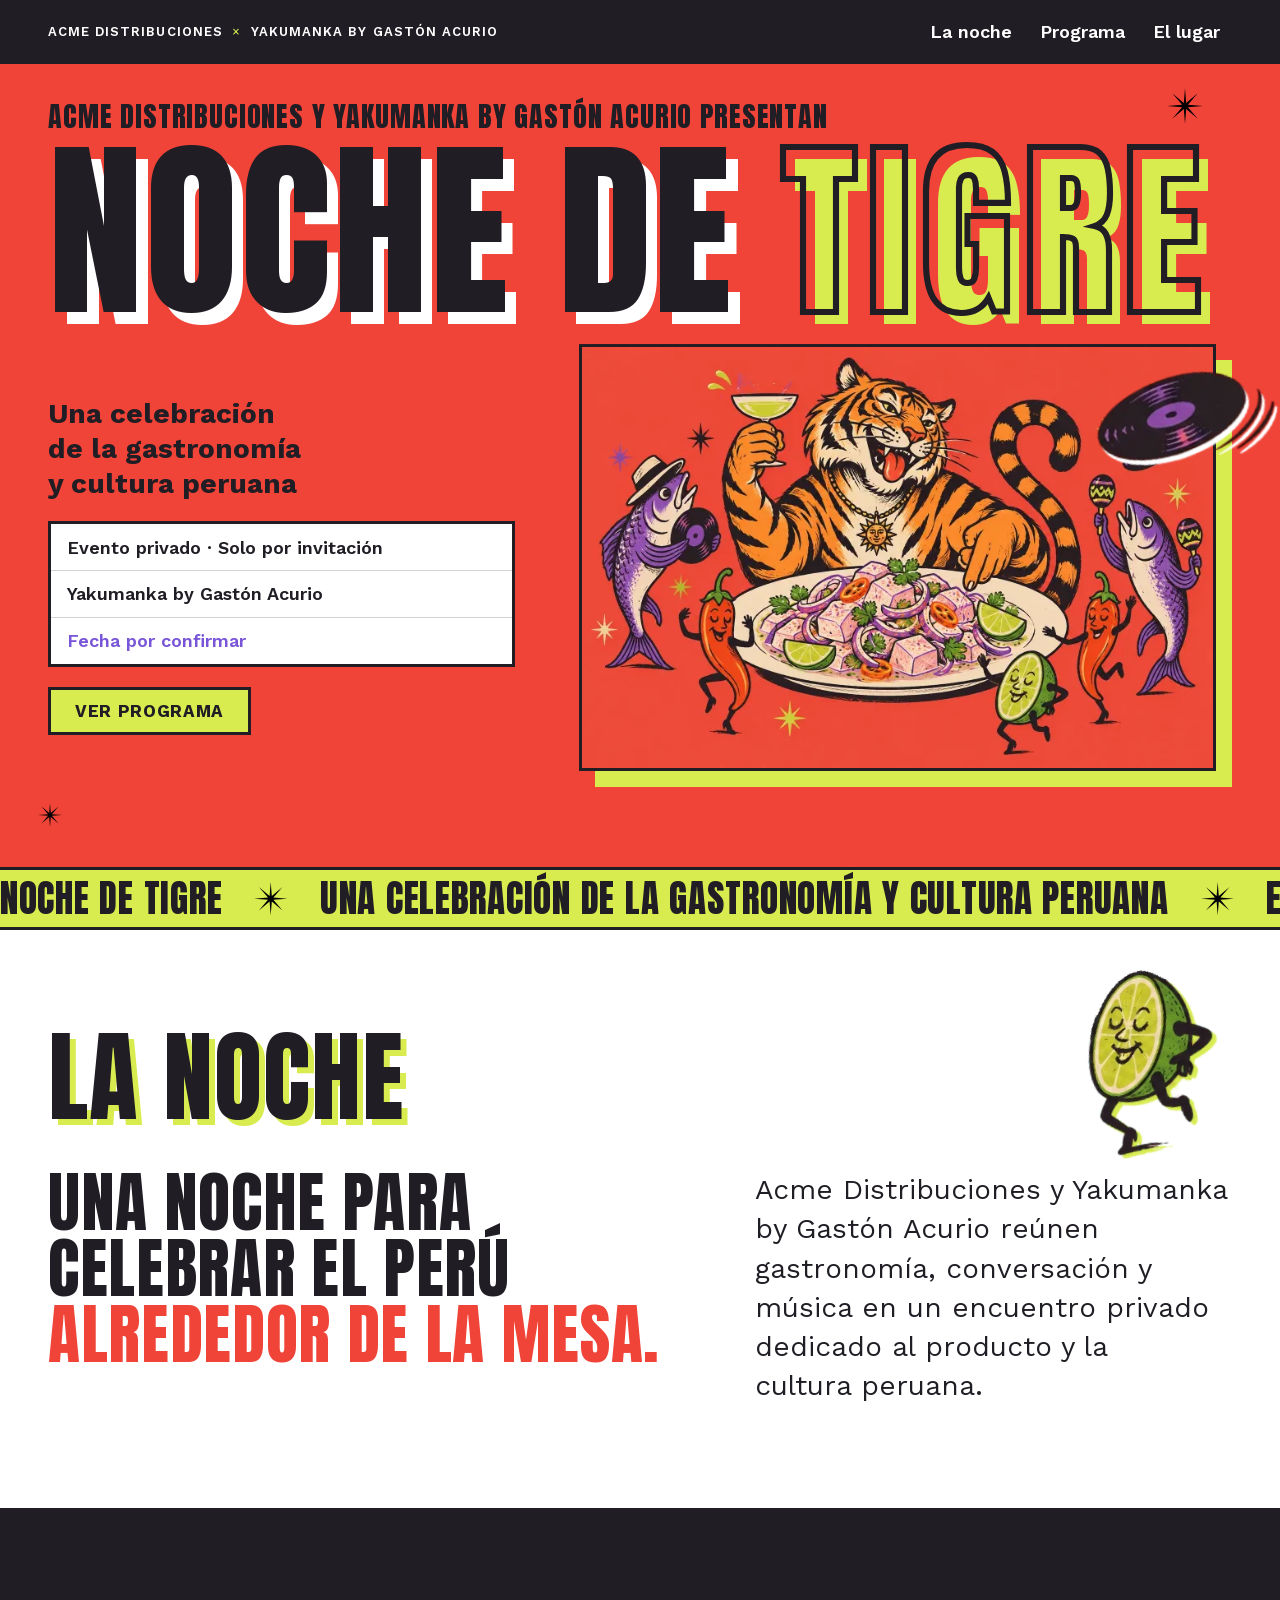
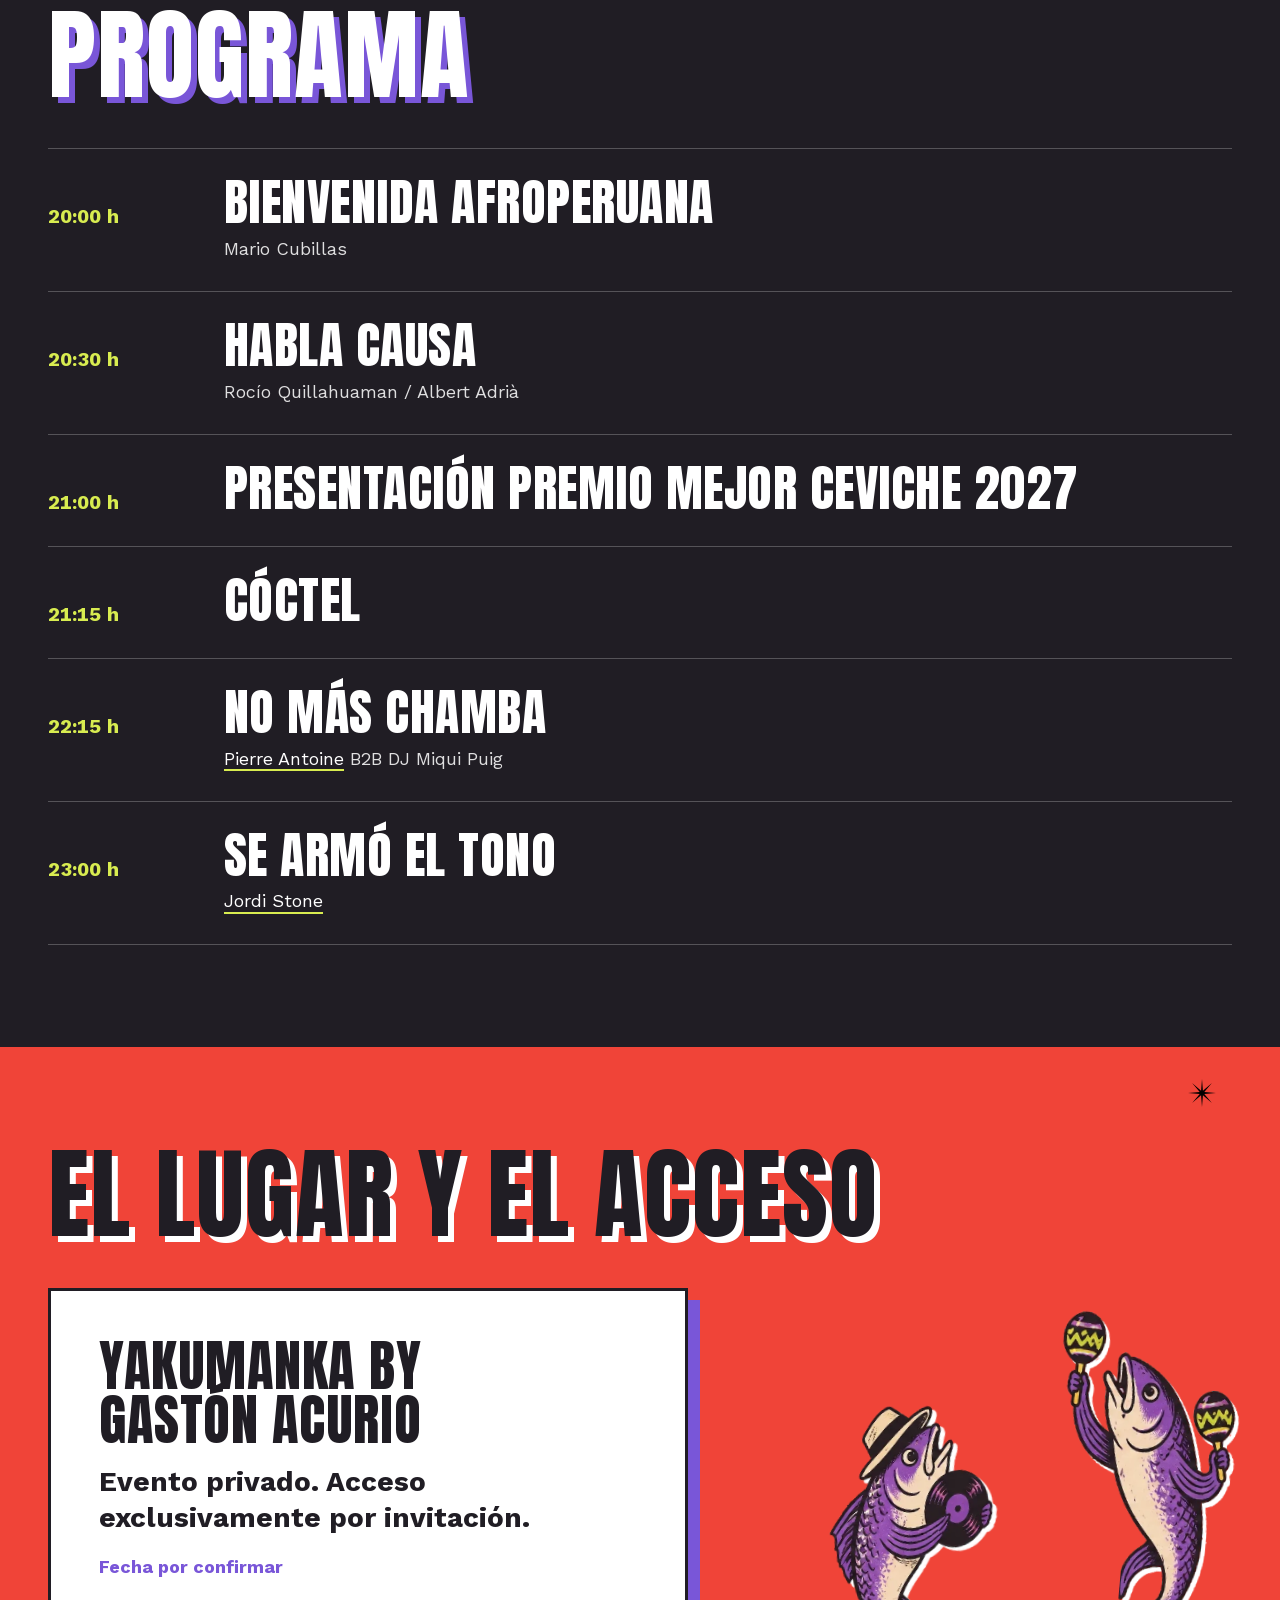
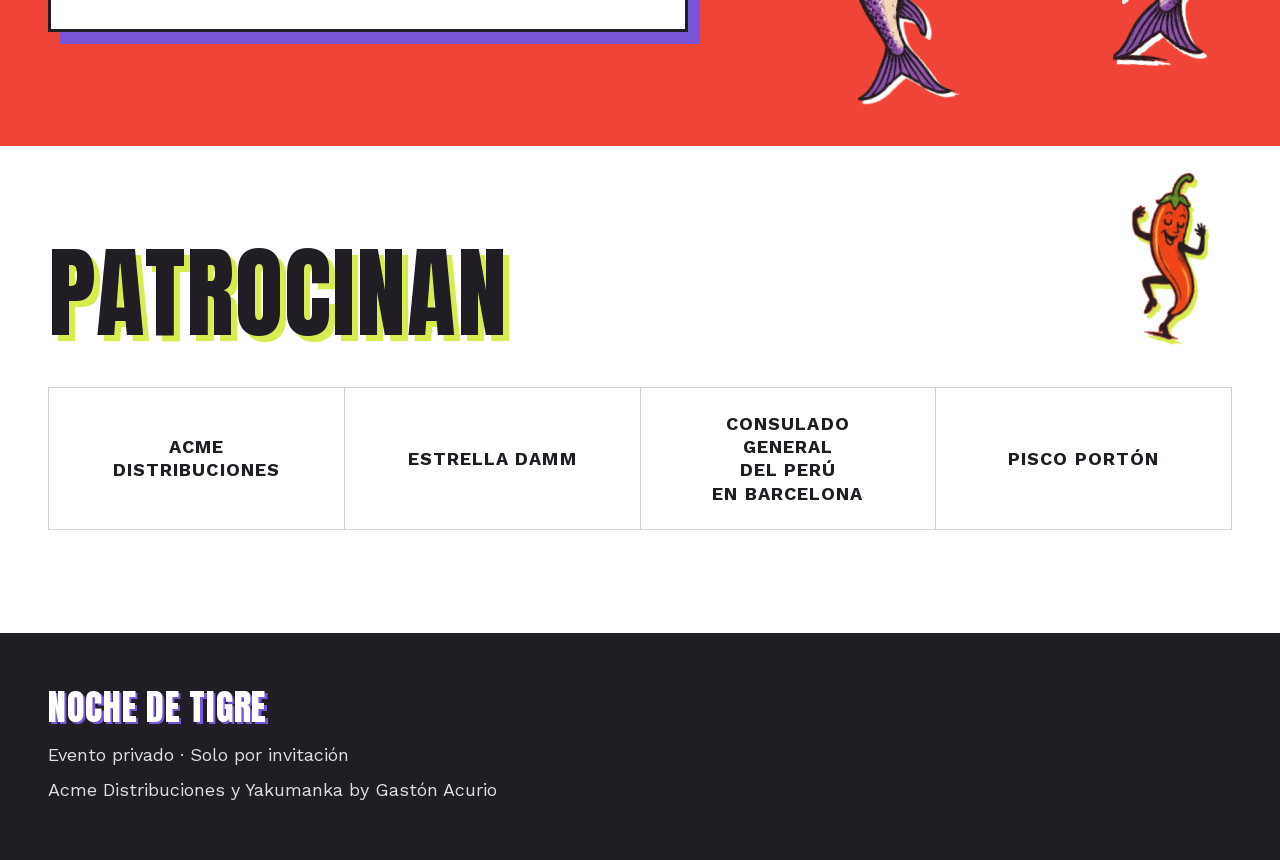
==== index.html @ bff22d1b "Publica la landing Noche de Tigre Co-Authored-By: Claude Opus 5.5 <noreply@anthropic.com>" ====
<!DOCTYPE html>
<html lang="es">
<head>
  <meta charset="utf-8">
  <meta name="viewport" content="width=device-width, initial-scale=1">
  <title>Noche de Tigre · Acme Distribuciones y Yakumanka by Gastón Acurio</title>
  <meta name="description" content="Noche de Tigre: una celebración de la gastronomía y cultura peruana. Evento privado, solo por invitación, en Yakumanka by Gastón Acurio.">
  <meta name="theme-color" content="#F04438">
  <!-- Evento privado: la página no se indexa en buscadores. Quita esta línea solo si quieres que aparezca en ellos -->
  <meta name="robots" content="noindex, nofollow">

  <meta property="og:type" content="website">
  <meta property="og:locale" content="es_ES">
  <meta property="og:title" content="Noche de Tigre">
  <meta property="og:description" content="Una celebración de la gastronomía y cultura peruana. Evento privado · Solo por invitación.">
  <!-- PENDIENTE: sustituir por la URL absoluta (https://dominio/assets/img/noche-de-tigre-og.jpg) al publicar -->
  <meta property="og:image" content="assets/img/noche-de-tigre-og.jpg">
  <meta property="og:image:width" content="1200">
  <meta property="og:image:height" content="800">
  <meta name="twitter:card" content="summary_large_image">

  <link rel="icon" href="assets/favicon.svg" type="image/svg+xml">

  <link rel="preload" href="assets/fonts/anton-latin.woff2" as="font" type="font/woff2" crossorigin>
  <link rel="preload" href="assets/fonts/work-sans-latin.woff2" as="font" type="font/woff2" crossorigin>
  <link rel="preload" as="image"
        href="assets/img/noche-de-tigre-1024.webp"
        imagesrcset="assets/img/noche-de-tigre-768.webp 768w, assets/img/noche-de-tigre-1024.webp 1024w, assets/img/noche-de-tigre-1536.webp 1536w"
        imagesizes="(min-width: 64em) 56vw, (min-width: 48em) 52vw, 100vw">
  <link rel="stylesheet" href="assets/styles.css?v=9">
  <script>document.documentElement.classList.add('js');</script>

  <script>
    /* =====================================================================
       CAMPOS PENDIENTES · Rellena cada valor cuando esté confirmado.
       Mientras un campo esté vacío, la página muestra el estado "por confirmar"
       o simplemente no muestra ese elemento. No hace falta tocar nada más.
       ===================================================================== */
    window.NOCHE_DE_TIGRE = {
      fecha: "",            // Ej.: "Jueves 12 de marzo · 20:30 h". Vacío = "Fecha por confirmar"
      direccion: "",        // Ej.: "Passeig de Gràcia 00, Barcelona". Vacío = no se muestra
      mapaUrl: "",          // Ej.: "https://maps.app.goo.gl/…". Vacío = no se muestra "Cómo llegar"
      confirmacionUrl: "",  // Ej.: "https://…". Vacío = "Ver programa" sigue siendo la única llamada principal

      // Instagram: usuario (con o sin @) o URL completa. Vacío = el nombre se muestra como texto sin enlace.
      instagram: {
        "yakumanka": "",           // Botón "Yakumanka en Instagram" en la sección El lugar
        "mario-cubillas": "",
        "rocio-quillahuaman": "",
        "albert-adria": "",
        "pierre-antoine": "talesofpierre",
        "miqui-puig": "",
        "jordi-stone": "jordistone__"
      }
    };
  </script>
</head>
<body>
  <a class="saltar" href="#contenido">Saltar al contenido</a>

  <!-- Motivo de destello: eco de las estrellas de la ilustración -->
  <svg width="0" height="0" style="position:absolute" aria-hidden="true" focusable="false">
    <symbol id="destello" viewBox="0 0 24 24">
      <path d="M12 0 L12.8 10.06 L20.49 3.51 L13.94 11.2 L24 12 L13.94 12.8 L20.49 20.49 L12.8 13.94 L12 24 L11.2 13.94 L3.51 20.49 L10.06 12.8 L0 12 L10.06 11.2 L3.51 3.51 L11.2 10.06 Z"/>
    </symbol>
  </svg>

  <header class="cabecera">
    <div class="contenedor cabecera__inner">
      <p class="cabecera__org">
        <span>Acme Distribuciones</span>
        <span class="cabecera__x" aria-hidden="true">×</span><span class="visualmente-oculto"> y </span>
        <span>Yakumanka<span class="cabecera__apellido"> by Gastón Acurio</span></span>
      </p>
      <nav class="nav" aria-label="Secciones">
        <ul>
          <li><a href="#la-noche">La noche</a></li>
          <li><a href="#programa">Programa</a></li>
          <li><a href="#el-lugar">El lugar</a></li>
        </ul>
      </nav>
    </div>
  </header>

  <main id="contenido">

    <!-- 1 · PRIMERA PANTALLA -->
    <section class="hero" aria-labelledby="titulo">
      <svg class="destello destello--1" aria-hidden="true" focusable="false"><use href="#destello"/></svg>
      <svg class="destello destello--2" aria-hidden="true" focusable="false"><use href="#destello"/></svg>
      <svg class="destello destello--5" aria-hidden="true" focusable="false"><use href="#destello"/></svg>
      <svg class="destello destello--6" aria-hidden="true" focusable="false"><use href="#destello"/></svg>

      <div class="contenedor hero__inner">
        <p class="hero__presentan">Acme Distribuciones y Yakumanka by Gastón Acurio presentan</p>

        <h1 id="titulo" class="hero__titulo"><span class="hero__l1" data-text="Noche de">Noche de</span> <span class="hero__l2" data-text="Tigre">Tigre</span></h1>

        <div class="hero__texto">
          <p class="hero__sub">Una celebración de la gastronomía y cultura peruana</p>

          <ul class="hero__datos" aria-label="Datos del evento">
            <li>Evento privado · Solo por invitación</li>
            <li>Yakumanka by Gastón Acurio</li>
            <li class="pendiente" data-campo="fecha">Fecha por confirmar</li>
          </ul>

          <div class="hero__acciones">
            <a class="btn btn--principal btn--programa" href="#programa">Ver programa</a>
            <a class="btn btn--principal" data-campo="confirmacion" href="#" hidden>Confirmar asistencia</a>
          </div>
        </div>

        <div class="hero__visual">
          <!-- ILUSTRACIÓN PRINCIPAL · para sustituirla, cambia los tres archivos de assets/img/ (768, 1024 y 1536 px de ancho, proporción 3:2) -->
          <figure class="hero__figura">
            <img src="assets/img/noche-de-tigre-1024.webp"
                 srcset="assets/img/noche-de-tigre-768.webp 768w, assets/img/noche-de-tigre-1024.webp 1024w, assets/img/noche-de-tigre-1536.webp 1536w"
                 sizes="(min-width: 64em) 56vw, (min-width: 48em) 52vw, 100vw"
                 width="1536" height="1024"
                 alt="Tigre ilustrado brindando junto a un plato de ceviche, rodeado de cítricos, ajíes y motivos musicales"
                 fetchpriority="high" decoding="async">
          </figure>
          <!-- Personaje que se escapa del marco (recorte de la propia ilustración, decorativo) -->
          <span class="flotante flotante--vinilo" aria-hidden="true"><img src="assets/img/personajes/vinilo.webp" alt="" width="163" height="102" decoding="async"></span>
        </div>
      </div>
    </section>

    <!-- Cinta cinética (decorativa: repite textos de la primera pantalla) -->
    <div class="cinta" aria-hidden="true">
      <div class="cinta__pista">
        <span class="cinta__grupo">
          <span>Noche de Tigre</span><svg class="cinta__sep" aria-hidden="true" focusable="false"><use href="#destello"/></svg>
          <span>Una celebración de la gastronomía y cultura peruana</span><svg class="cinta__sep" aria-hidden="true" focusable="false"><use href="#destello"/></svg>
          <span>Evento privado · Solo por invitación</span><svg class="cinta__sep" aria-hidden="true" focusable="false"><use href="#destello"/></svg>
          <span>Yakumanka by Gastón Acurio</span><svg class="cinta__sep" aria-hidden="true" focusable="false"><use href="#destello"/></svg>
        </span>
        <span class="cinta__grupo">
          <span>Noche de Tigre</span><svg class="cinta__sep" aria-hidden="true" focusable="false"><use href="#destello"/></svg>
          <span>Una celebración de la gastronomía y cultura peruana</span><svg class="cinta__sep" aria-hidden="true" focusable="false"><use href="#destello"/></svg>
          <span>Evento privado · Solo por invitación</span><svg class="cinta__sep" aria-hidden="true" focusable="false"><use href="#destello"/></svg>
          <span>Yakumanka by Gastón Acurio</span><svg class="cinta__sep" aria-hidden="true" focusable="false"><use href="#destello"/></svg>
        </span>
      </div>
    </div>

    <!-- 2 · LA NOCHE -->
    <section id="la-noche" class="seccion seccion--blanca" aria-labelledby="t-la-noche">
      <span class="flotante flotante--lima" data-revelar="flotante" aria-hidden="true"><img src="assets/img/personajes/lima.webp" alt="" width="181" height="255" loading="lazy" decoding="async"></span>
      <div class="contenedor">
        <h2 id="t-la-noche" class="seccion__titulo" data-revelar="titulo">La noche</h2>
        <div class="noche">
          <p class="noche__destacado" data-revelar="bloque">Una noche para celebrar el Perú <span class="noche__acento">alrededor de la mesa.</span></p>
          <p class="noche__texto" data-revelar="bloque">Acme Distribuciones y Yakumanka by Gastón Acurio reúnen gastronomía, conversación y música en un encuentro privado dedicado al producto y la cultura peruana.</p>
        </div>
      </div>
    </section>

    <!-- 3 · PROGRAMA -->
    <section id="programa" class="seccion seccion--tinta" aria-labelledby="t-programa">
      <div class="contenedor">
        <h2 id="t-programa" class="seccion__titulo" data-revelar="titulo">Programa</h2>
        <ol class="programa" data-revelar="filas">
          <li class="programa__fila" style="--i:0">
            <time class="programa__hora" datetime="20:00">20:00 h</time>
            <div class="programa__cuerpo">
              <h3 class="programa__nombre">Bienvenida Afroperuana</h3>
              <p class="programa__quien"><span class="perfil" data-instagram="mario-cubillas">Mario Cubillas</span></p>
            </div>
          </li>
          <li class="programa__fila" style="--i:1">
            <time class="programa__hora" datetime="20:30">20:30 h</time>
            <div class="programa__cuerpo">
              <h3 class="programa__nombre">Habla causa</h3>
              <p class="programa__quien"><span class="perfil" data-instagram="rocio-quillahuaman">Rocío Quillahuaman</span> / <span class="perfil" data-instagram="albert-adria">Albert Adrià</span></p>
            </div>
          </li>
          <li class="programa__fila" style="--i:2">
            <time class="programa__hora" datetime="21:00">21:00 h</time>
            <div class="programa__cuerpo">
              <h3 class="programa__nombre">Presentación Premio Mejor Ceviche 2027</h3>
            </div>
          </li>
          <li class="programa__fila" style="--i:3">
            <time class="programa__hora" datetime="21:15">21:15 h</time>
            <div class="programa__cuerpo">
              <h3 class="programa__nombre">Cóctel</h3>
            </div>
          </li>
          <li class="programa__fila" style="--i:4">
            <time class="programa__hora" datetime="22:15">22:15 h</time>
            <div class="programa__cuerpo">
              <h3 class="programa__nombre">No más chamba</h3>
              <p class="programa__quien"><span class="perfil" data-instagram="pierre-antoine">Pierre Antoine</span> B2B DJ <span class="perfil" data-instagram="miqui-puig">Miqui Puig</span></p>
            </div>
          </li>
          <li class="programa__fila" style="--i:5">
            <time class="programa__hora" datetime="23:00">23:00 h</time>
            <div class="programa__cuerpo">
              <h3 class="programa__nombre">Se armó el tono</h3>
              <p class="programa__quien"><span class="perfil" data-instagram="jordi-stone">Jordi Stone</span></p>
            </div>
          </li>
        </ol>
      </div>
    </section>

    <!-- 4 · EL LUGAR Y EL ACCESO -->
    <section id="el-lugar" class="seccion seccion--coral" aria-labelledby="t-el-lugar">
      <svg class="destello destello--4" aria-hidden="true" focusable="false"><use href="#destello"/></svg>
      <span class="flotante flotante--pez-izquierda" data-revelar="flotante" aria-hidden="true"><img src="assets/img/personajes/pez-izquierda.webp" alt="" width="299" height="527" loading="lazy" decoding="async"></span>
      <span class="flotante flotante--pez-derecha" data-revelar="flotante" aria-hidden="true"><img src="assets/img/personajes/pez-derecha.webp" alt="" width="280" height="541" loading="lazy" decoding="async"></span>
      <div class="contenedor">
        <h2 id="t-el-lugar" class="seccion__titulo" data-revelar="titulo">El lugar y el acceso</h2>
        <div class="lugar" data-revelar="sello">
          <p class="lugar__nombre">Yakumanka by Gastón Acurio</p>
          <p class="lugar__acceso">Evento privado. Acceso exclusivamente por invitación.</p>
          <p class="lugar__fecha pendiente" data-campo="fecha">Fecha por confirmar</p>
          <p class="lugar__direccion" data-campo="direccion" hidden></p>
          <div class="lugar__acciones">
            <a class="btn btn--secundario" data-campo="mapa" href="#" hidden>Cómo llegar</a>
            <a class="btn btn--secundario" data-instagram-boton="yakumanka" href="#" hidden>Yakumanka en Instagram</a>
            <a class="btn btn--principal" data-campo="confirmacion" href="#" hidden>Confirmar asistencia</a>
          </div>
        </div>
      </div>
    </section>

    <!-- 5 · PATROCINADORES -->
    <section id="patrocinan" class="seccion seccion--blanca" aria-labelledby="t-patrocinan">
      <span class="flotante flotante--aji" data-revelar="flotante" aria-hidden="true"><img src="assets/img/personajes/aji.webp" alt="" width="187" height="410" loading="lazy" decoding="async"></span>
      <div class="contenedor">
        <h2 id="t-patrocinan" class="seccion__titulo" data-revelar="titulo">Patrocinan</h2>
        <!-- LOGOTIPOS · cuando lleguen los archivos oficiales, sustituye cada <span> por:
             <img src="assets/patrocinadores/nombre.svg" alt="Nombre del patrocinador" width="200" height="60"> -->
        <ul class="patrocinadores" data-revelar="filas">
          <li class="patrocinador" style="--i:0"><span class="patrocinador__nombre">Acme Distribuciones</span></li>
          <li class="patrocinador" style="--i:1"><span class="patrocinador__nombre">Estrella Damm</span></li>
          <li class="patrocinador" style="--i:2"><span class="patrocinador__nombre">Consulado General del Perú en Barcelona</span></li>
          <li class="patrocinador" style="--i:3"><span class="patrocinador__nombre">Pisco Portón</span></li>
        </ul>
      </div>
    </section>

  </main>

  <footer class="pie">
    <div class="contenedor pie__inner">
      <p class="pie__marca">Noche de Tigre</p>
      <p class="pie__texto">Evento privado · Solo por invitación</p>
      <p class="pie__texto">Acme Distribuciones y Yakumanka by Gastón Acurio</p>
    </div>
  </footer>

  <script src="assets/main.js?v=9" defer></script>
</body>
</html>
---- assets/styles.css ----
/* =====================================================================
   NOCHE DE TIGRE · hoja de estilos
   Paleta: coral (superficie protagonista) · tinta (texto y zonas oscuras)
           blanco (superficies de lectura) · lima (acento) · violeta (detalle)
   Tipografía: Anton (display, cartel) + Work Sans (cuerpo, nombres, horarios)
   Lenguaje: capas de color "mal registradas" como en una serigrafía o risografía,
             sin degradados ni sombras difusas.
   ===================================================================== */

/* ---------- Fuentes autoalojadas (subconjunto latino: cubre todo el español) ---------- */
@font-face {
  font-family: "Anton";
  src: url("fonts/anton-latin.woff2") format("woff2");
  font-weight: 400;
  font-style: normal;
  font-display: swap;
  unicode-range: U+0000-00FF, U+0131, U+0152-0153, U+02BB-02BC, U+02C6, U+02DA, U+02DC, U+0304, U+0308, U+0329, U+2000-206F, U+20AC, U+2122, U+2191, U+2193, U+2212, U+2215, U+FEFF, U+FFFD;
}
@font-face {
  font-family: "Work Sans";
  src: url("fonts/work-sans-latin.woff2") format("woff2");
  font-weight: 400 700;
  font-style: normal;
  font-display: swap;
  unicode-range: U+0000-00FF, U+0131, U+0152-0153, U+02BB-02BC, U+02C6, U+02DA, U+02DC, U+0304, U+0308, U+0329, U+2000-206F, U+20AC, U+2122, U+2191, U+2193, U+2212, U+2215, U+FEFF, U+FFFD;
}

/* ---------- Tokens ---------- */
:root {
  --coral: #F04438;
  --tinta: #201D24;
  --blanco: #FFFFFF;
  --lima: #D8EC50;
  --violeta: #7956D8;

  --linea-oscura: rgba(32, 29, 36, 0.2);
  --linea-clara: rgba(255, 255, 255, 0.24);
  --texto-suave-oscuro: rgba(255, 255, 255, 0.86);

  --f-display: "Anton", Impact, "Arial Narrow", "Helvetica Neue", Arial, sans-serif;
  --f-texto: "Work Sans", system-ui, -apple-system, "Segoe UI", Roboto, Helvetica, Arial, sans-serif;

  --ancho: 76rem;
  --gutter: clamp(1rem, 4vw, 3rem);
  --seccion: clamp(3.5rem, 8vw, 7rem);
  --borde: 3px;
  --desplaz: 0.06em;            /* desplazamiento de las capas de color en los titulares */
  --bloque-desplaz: 0.75rem;    /* desplazamiento de las capas de color en los bloques */

  --t-cuerpo: clamp(1rem, 0.95rem + 0.25vw, 1.125rem);
  --t-lead: clamp(1.25rem, 1.05rem + 0.9vw, 1.75rem);
  --t-h2: clamp(3rem, 2.1rem + 5.2vw, 7.5rem);

  --capa: var(--lima);          /* color de la capa desplazada del titular (cambia por superficie) */
  --focus: var(--tinta);
  --ease-out: cubic-bezier(0.22, 1, 0.36, 1);
  --ease-expo: cubic-bezier(0.16, 1, 0.3, 1);
}

/* ---------- Base ---------- */
*, *::before, *::after { box-sizing: border-box; }

html {
  color-scheme: light;
  -webkit-text-size-adjust: 100%;
}
@media (prefers-reduced-motion: no-preference) {
  html { scroll-behavior: smooth; }
}

body {
  margin: 0;
  font-family: var(--f-texto);
  font-size: var(--t-cuerpo);
  line-height: 1.55;
  color: var(--tinta);
  background: var(--coral);
  overflow-x: clip;
  -webkit-font-smoothing: antialiased;
}

img { max-width: 100%; height: auto; display: block; }
[hidden] { display: none !important; }

h1, h2, h3 {
  margin: 0;
  font-family: var(--f-display);
  font-weight: 400;
  text-transform: uppercase;
  letter-spacing: 0.01em;
  line-height: 0.95;
}
h2, h3 { text-wrap: balance; }
p { margin: 0; text-wrap: pretty; }
ul, ol { margin: 0; padding: 0; list-style: none; }
a { color: inherit; }

:focus-visible {
  outline: 3px solid var(--focus);
  outline-offset: 3px;
}

.contenedor {
  width: min(100% - 2 * var(--gutter), var(--ancho));
  margin-inline: auto;
}

.visualmente-oculto {
  position: absolute;
  width: 1px; height: 1px;
  overflow: hidden;
  clip-path: inset(50%);
  white-space: nowrap;
}

.saltar {
  position: absolute;
  top: -100%;
  left: var(--gutter);
  z-index: 3;
  padding: 0.75rem 1rem;
  background: var(--blanco);
  color: var(--tinta);
  font-weight: 700;
  text-decoration: none;
  --focus: var(--tinta);
}
.saltar:focus { top: 0.5rem; }

/* ---------- Botones (área táctil ≥ 48 px) ---------- */
.btn {
  display: inline-flex;
  align-items: center;
  justify-content: center;
  min-height: 3rem;
  padding: 0.5rem 1.5rem;
  border: var(--borde) solid var(--tinta);
  font-family: var(--f-texto);
  font-size: 1.0625rem;
  font-weight: 700;
  line-height: 1.2;
  text-transform: uppercase;
  letter-spacing: 0.04em;
  text-decoration: none;
  text-align: center;
  transition: transform 0.2s var(--ease-out), box-shadow 0.2s var(--ease-out), background-color 0.2s var(--ease-out), color 0.2s var(--ease-out);
}
.btn--principal { background: var(--lima); color: var(--tinta); }
.btn--secundario,
.con-confirmacion .btn--programa { background: var(--blanco); color: var(--tinta); }
.btn:hover {
  transform: translate(-3px, -3px);
  box-shadow: 5px 5px 0 var(--tinta);
}
.btn:active {
  transform: translate(1px, 1px);
  box-shadow: none;
}

/* Campo pendiente (fecha) hasta que se configure */
.pendiente { color: var(--violeta); font-weight: 700; }
.pendiente.es-definitivo { color: inherit; }

/* ---------- Cabecera ---------- */
.cabecera {
  background: var(--tinta);
  color: var(--blanco);
  --focus: var(--lima);
}
.cabecera__inner {
  display: flex;
  flex-wrap: wrap;
  align-items: center;
  justify-content: space-between;
  gap: 0 1.5rem;
  min-height: 4rem;
  padding-block: 0.5rem;
}
.cabecera__org {
  display: flex;
  flex-wrap: wrap;
  align-items: center;
  gap: 0.25rem 0.6rem;
  font-size: 0.8125rem;
  font-weight: 600;
  letter-spacing: 0.08em;
  text-transform: uppercase;
  line-height: 1.3;
}
.cabecera__x { color: var(--lima); font-weight: 400; }

.nav ul { display: flex; flex-wrap: wrap; gap: 0 0.25rem; }
.nav a {
  position: relative;
  display: inline-flex;
  align-items: center;
  min-height: 2.75rem;
  padding: 0 0.75rem;
  font-weight: 600;
  text-decoration: none;
}
.nav a::after {
  content: "";
  position: absolute;
  left: 0.75rem; right: 0.75rem; bottom: 0.45rem;
  height: 3px;
  background: var(--lima);
  transform: scaleX(0);
  transform-origin: left;
  transition: transform 0.25s var(--ease-out);
}
.nav a:hover::after, .nav a:focus-visible::after { transform: scaleX(1); }

@media (max-width: 47.99em) {
  .cabecera__apellido { display: none; }
  .nav { width: 100%; margin-left: -0.75rem; }
}

/* ---------- Primera pantalla ---------- */
.hero {
  --capa: var(--blanco);
  position: relative;
  overflow: clip;
  padding-block: clamp(1.5rem, 3vw, 2.5rem) clamp(3rem, 7vw, 5rem);
}
.hero__inner {
  display: grid;
  grid-template-columns: minmax(0, 1fr);
  gap: 1.25rem;
  container-type: inline-size;
}

.hero__presentan {
  font-family: var(--f-display);
  font-size: clamp(1.375rem, 1.2rem + 0.7vw, 1.75rem);
  line-height: 1.05;
  letter-spacing: 0.03em;
  text-transform: uppercase;
  max-width: 28ch;
}

/* Título: dos palabras, dos tratamientos. NOCHE DE en tinta sólida con capa blanca desplazada;
   TIGRE en letra hueca (trazo de tinta) con capa lima desplazada detrás. */
.hero__titulo {
  line-height: 0.88;
  letter-spacing: 0.01em;
  margin-block: 0.15rem 0.6rem;
  padding-right: 0.08em; /* sitio para la capa desplazada */
}
.hero__l1, .hero__l2 {
  position: relative;
  z-index: 0;
  display: block;
  white-space: nowrap;
  width: max-content;
}
.hero__l1::before, .hero__l2::before {
  content: attr(data-text) / "";
  position: absolute;
  inset: 0;
  z-index: -1;
  transform: translate(var(--desplaz), var(--desplaz));
  -webkit-text-stroke: 0;
  pointer-events: none;
}
.hero__l1 { color: var(--tinta); }
.hero__l1::before { color: var(--blanco); }
.hero__l2 {
  color: transparent;
  letter-spacing: 0.05em;
  -webkit-text-stroke: 0.032em var(--tinta);
  paint-order: stroke fill;
}
.hero__l2::before { color: var(--lima); }
/* Sin soporte de texto alternativo en content, no se genera la capa: el título sigue legible */
@supports not (-webkit-text-stroke: 1px black) {
  .hero__l2 { color: var(--tinta); }
}

/* Composición apilada en móvil: las dos líneas se justifican al ancho del contenedor
   (NOCHE DE mide 3,53 em; TIGRE con su tracking mide 2,21 em) */
.hero__l1 { font-size: clamp(3rem, 27.8cqi, 9rem); }
.hero__l2 { font-size: clamp(4.5rem, 43.2cqi, 14.5rem); }

.hero__texto { display: grid; gap: 1.25rem; align-content: start; }
.hero__sub {
  font-size: var(--t-lead);
  font-weight: 700;
  line-height: 1.25;
  max-width: 24ch;
  text-wrap: balance;
}

.hero__datos {
  background: var(--blanco);
  border: var(--borde) solid var(--tinta);
  max-width: 30rem;
}
.hero__datos li {
  padding: 0.7rem 1rem;
  font-weight: 600;
  line-height: 1.3;
}
.hero__datos li + li { border-top: 1px solid var(--linea-oscura); }

.hero__acciones { display: flex; flex-wrap: wrap; gap: 0.75rem; }

.hero__figura {
  margin: 0 var(--bloque-desplaz) var(--bloque-desplaz) 0;
  border: var(--borde) solid var(--tinta);
  background: var(--tinta);
  box-shadow: var(--bloque-desplaz) var(--bloque-desplaz) 0 var(--lima);
}
.hero__figura img { width: 100%; aspect-ratio: 3 / 2; }

@media (min-width: 48em) {
  .hero__inner {
    grid-template-columns: minmax(0, 1fr) minmax(0, 1.1fr);
    grid-template-areas:
      "presentan presentan"
      "titulo    titulo"
      "texto     figura";
    column-gap: clamp(2rem, 5vw, 5rem);
    row-gap: 1rem;
    align-items: center;
  }
  .hero__presentan { grid-area: presentan; max-width: none; }
  .hero__titulo { grid-area: titulo; margin-block: 0 0.75rem; }
  .hero__texto { grid-area: texto; }
  .hero__visual { grid-area: figura; }

  /* Título de cartel en una sola línea, ajustado al ancho del contenedor */
  .hero__titulo { font-size: clamp(4rem, 16.2cqi, 13.5rem); white-space: nowrap; }
  .hero__l1, .hero__l2 { display: inline-block; font-size: inherit; width: auto; }
}
@media (min-width: 64em) {
  /* En pantallas grandes la ilustración manda: siete doceavos del ancho y capa lima más gruesa */
  .hero__inner { grid-template-columns: minmax(0, 5fr) minmax(0, 7fr); }
  .hero__figura { --bloque-desplaz: 1rem; }
}

/* Destellos decorativos (eco de las estrellas de la ilustración) */
.destello {
  position: absolute;
  width: 2.25rem;
  height: 2.25rem;
  pointer-events: none;
}
.destello--1 { top: 1.5rem; right: 6%; color: var(--lima); }
.destello--2 { bottom: 2.5rem; left: 3%; color: var(--violeta); width: 1.5rem; height: 1.5rem; }
.destello--4 { top: 2rem; right: 5%; color: var(--lima); width: 1.75rem; height: 1.75rem; }
.destello--5 { top: 12%; left: 46%; color: var(--blanco); width: 1.1rem; height: 1.1rem; }
.destello--6 { bottom: 14%; right: 40%; color: var(--lima); width: 1rem; height: 1rem; }
@media (max-width: 47.99em) {
  .destello--2, .destello--5, .destello--6 { display: none; }
  .destello--1 { top: 1rem; right: 4%; width: 1.5rem; height: 1.5rem; }
}

/* ---------- Cinta cinética ---------- */
.cinta {
  overflow: hidden;
  background: var(--lima);
  color: var(--tinta);
  border-block: var(--borde) solid var(--tinta);
  padding-block: 0.6rem;
}
.cinta__pista {
  display: flex;
  width: max-content;
}
.cinta__grupo {
  display: flex;
  align-items: center;
  gap: clamp(1rem, 2.5vw, 2rem);
  padding-right: clamp(1rem, 2.5vw, 2rem);
  font-family: var(--f-display);
  font-size: clamp(1.5rem, 1.2rem + 1.4vw, 2.5rem);
  line-height: 1;
  letter-spacing: 0.02em;
  text-transform: uppercase;
  white-space: nowrap;
}
.cinta__sep { width: 0.9em; height: 0.9em; flex: none; }

/* ---------- Secciones ---------- */
.seccion { position: relative; padding-block: var(--seccion); }
.seccion--blanca { background: var(--blanco); --capa: var(--lima); }
.seccion--coral { background: var(--coral); --capa: var(--blanco); }
.seccion--tinta {
  background: var(--tinta);
  color: var(--blanco);
  --capa: var(--violeta);
  --focus: var(--lima);
}
.seccion__titulo {
  font-size: var(--t-h2);
  line-height: 0.9;
  margin-bottom: clamp(1.75rem, 4vw, 3rem);
  padding-right: 0.08em;
  text-shadow: var(--desplaz) var(--desplaz) 0 var(--capa);
}

/* La noche */
.noche { display: grid; gap: clamp(1.5rem, 4vw, 2.5rem); }
.noche__destacado {
  font-family: var(--f-display);
  font-size: clamp(2.125rem, 1.4rem + 3.4vw, 4.75rem);
  line-height: 1;
  letter-spacing: 0.01em;
  text-transform: uppercase;
  text-wrap: balance;
  max-width: 22ch;
}
.noche__acento { color: var(--coral); }
.noche__texto {
  font-size: var(--t-lead);
  font-weight: 400;
  line-height: 1.4;
  max-width: 34ch;
}
@media (min-width: 64em) {
  .noche { grid-template-columns: minmax(0, 7fr) minmax(0, 5fr); align-items: start; }
}

/* Programa */
.programa { border-top: 1px solid var(--linea-clara); }
.programa__fila {
  display: grid;
  grid-template-columns: 4.75rem minmax(0, 1fr);
  column-gap: 1rem;
  align-items: baseline;
  padding-block: 1.25rem;
  border-bottom: 1px solid var(--linea-clara);
}
.programa__hora {
  color: var(--lima);
  font-size: 1.0625rem;
  font-weight: 700;
  font-variant-numeric: tabular-nums;
  white-space: nowrap;
}
.programa__nombre {
  font-size: clamp(1.75rem, 1.2rem + 2.4vw, 3.5rem);
  line-height: 1;
}
.programa__quien {
  margin-top: 0.4rem;
  font-size: var(--t-cuerpo);
  color: var(--texto-suave-oscuro);
}
/* Nombre enlazado a su Instagram: subrayado lima, pasa a lima al pasar el ratón */
a.perfil {
  color: var(--blanco);
  text-decoration: underline;
  text-decoration-color: var(--lima);
  text-decoration-thickness: 2px;
  text-underline-offset: 0.22em;
  padding-block: 0.4rem; /* amplía la zona táctil sin mover la línea */
  transition: color 0.15s var(--ease-out);
}
a.perfil:hover { color: var(--lima); }
@media (min-width: 48em) {
  .programa__fila {
    grid-template-columns: 9rem minmax(0, 1fr);
    column-gap: 2rem;
    padding-block: 1.75rem;
  }
  .programa__hora { font-size: 1.25rem; }
  .programa__quien { font-size: 1.125rem; margin-top: 0.5rem; }
}

/* El lugar y el acceso */
.lugar {
  display: grid;
  gap: 1rem;
  max-width: 40rem;
  margin: 0 var(--bloque-desplaz) var(--bloque-desplaz) 0;
  padding: clamp(1.5rem, 4vw, 3rem);
  background: var(--blanco);
  border: var(--borde) solid var(--tinta);
  box-shadow: var(--bloque-desplaz) var(--bloque-desplaz) 0 var(--violeta);
}
.lugar__nombre {
  font-family: var(--f-display);
  font-size: clamp(2rem, 1.5rem + 2.4vw, 3.75rem);
  line-height: 1;
  letter-spacing: 0.01em;
  text-transform: uppercase;
  text-wrap: balance;
}
.lugar__acceso {
  font-size: var(--t-lead);
  font-weight: 700;
  line-height: 1.3;
}
.lugar__fecha, .lugar__direccion { font-size: 1.125rem; }
.lugar__acciones { display: flex; flex-wrap: wrap; gap: 0.75rem; }
.lugar__acciones:empty,
.lugar__acciones:not(:has(> :not([hidden]))) { display: none; }

/* Patrocinadores (nombres en texto hasta disponer de los archivos oficiales).
   Bordes por celda: funciona con cualquier número de logotipos sin dejar huecos. */
.patrocinadores {
  display: grid;
  grid-template-columns: repeat(2, minmax(0, 1fr));
  border-top: 1px solid var(--linea-oscura);
  border-left: 1px solid var(--linea-oscura);
}
.patrocinador {
  display: flex;
  align-items: center;
  justify-content: center;
  min-height: 7.5rem;
  padding: 1.5rem 1rem;
  border-right: 1px solid var(--linea-oscura);
  border-bottom: 1px solid var(--linea-oscura);
  text-align: center;
}
.patrocinador__nombre {
  font-size: 1rem;
  font-weight: 700;
  letter-spacing: 0.06em;
  text-transform: uppercase;
  line-height: 1.3;
  max-width: 16ch;
  text-wrap: balance;
}
.patrocinador img {
  max-height: 3.5rem;
  max-width: 13rem;
  width: auto;
  height: auto;
}
@media (min-width: 48em) {
  .patrocinadores { grid-template-columns: repeat(4, minmax(0, 1fr)); }
  .patrocinador { min-height: 8.5rem; padding: 1.5rem 1.25rem; }
}
@media (min-width: 64em) {
  .patrocinador__nombre { font-size: 1.125rem; }
}

/* ---------- Pie ---------- */
.pie {
  background: var(--tinta);
  color: var(--blanco);
  --capa: var(--violeta);
  --focus: var(--lima);
  padding-block: clamp(2rem, 5vw, 3.5rem);
}
.pie__inner { display: grid; gap: 0.5rem; }
.pie__marca {
  font-family: var(--f-display);
  font-size: 2.25rem;
  line-height: 1;
  text-transform: uppercase;
  letter-spacing: 0.02em;
  margin-bottom: 0.5rem;
  text-shadow: var(--desplaz) var(--desplaz) 0 var(--capa);
}
.pie__texto { color: var(--texto-suave-oscuro); }

/* ---------- Personajes flotantes (recortes de la ilustración) ---------- */
/* Personajes sacados de la ilustración que flotan por la página. Son decoración: aria-hidden, sin eventos,
   siempre por debajo del contenido de su sección. Solo se colocan sobre coral y blanco, donde el contorno
   de tinta se lee; cada uno lleva la capa de color desplazada de su superficie, como los titulares. */
.seccion > .contenedor, .hero > .contenedor { position: relative; z-index: 1; }
.hero__visual { position: relative; }
.flotante {
  position: absolute;
  z-index: 0;
  width: var(--tam);
  pointer-events: none;
  user-select: none;
  transform: rotate(var(--giro, 0deg));
}
.flotante img {
  width: 100%;
  height: auto;
  display: block;
  filter: drop-shadow(0.3rem 0.3rem 0 var(--capa));
}

/* El vinilo se escapa por el lateral derecho del marco, justo desde donde vuela en la ilustración */
.flotante--vinilo { --tam: 26%; --giro: 12deg; z-index: 1; top: 5%; right: -6%; }
/* La noche: la lima baila junto al titular */
.flotante--lima { --tam: clamp(4.5rem, 10vw, 9rem); --giro: -9deg; top: 2.5rem; right: 5%; }
/* El lugar: la pareja de peces bailando a la derecha de la ficha */
.flotante--pez-derecha { --tam: clamp(8rem, 14vw, 13rem); --giro: 5deg; right: 4%; bottom: 12%; }
.flotante--pez-izquierda { --tam: clamp(8rem, 13vw, 12.5rem); --giro: -7deg; right: 22%; bottom: 7%; }
/* Patrocinan: el ají junto al titular */
.flotante--aji { --tam: clamp(3rem, 6vw, 5.5rem); --giro: 9deg; top: 1.5rem; right: 6%; }

@media (max-width: 79.99em) {
  .flotante--pez-izquierda { display: none; }
}
@media (max-width: 63.99em) {
  .flotante--pez-derecha { display: none; }
}
@media (max-width: 47.99em) {
  .flotante--vinilo { --tam: 30%; top: 3%; right: -4%; }
  .flotante--lima { --tam: 4.25rem; top: 0.75rem; right: 5%; }
  .flotante--aji { --tam: 3rem; top: 1rem; right: 5%; }
  .flotante img { filter: drop-shadow(0.2rem 0.2rem 0 var(--capa)); }
}

/* =====================================================================
   MOVIMIENTO · Todo lo que sigue solo se activa sin prefers-reduced-motion.
   Ningún estado inicial oculta contenido fuera de este bloque, así que la página
   se ve completa aunque las animaciones no se ejecuten.
   ===================================================================== */
@media (prefers-reduced-motion: no-preference) {

  /* --- Primera pantalla: coreografía de entrada (≈1,6 s) --- */
  @keyframes entrar-izquierda {
    from { opacity: 0; transform: translateX(-6%); }
    to   { opacity: 1; transform: none; }
  }
  @keyframes estampar {
    from { opacity: 0; transform: scale(1.14); }
    to   { opacity: 1; transform: none; }
  }
  @keyframes registrar {
    from { transform: translate(0, 0); }
    to   { transform: translate(var(--desplaz), var(--desplaz)); }
  }
  @keyframes subir {
    from { opacity: 0; transform: translateY(1rem); }
    to   { opacity: 1; transform: none; }
  }
  @keyframes barrer-arriba {
    from { clip-path: inset(100% -1rem -1rem 0); }
    to   { clip-path: inset(0 -1rem -1rem 0); }
  }
  @keyframes brotar {
    from { opacity: 0; transform: scale(0) rotate(-45deg); }
    to   { opacity: 1; transform: none; }
  }
  @keyframes titilar {
    0%, 100% { transform: scale(1) rotate(0deg); opacity: 1; }
    50%      { transform: scale(0.72) rotate(18deg); opacity: 0.55; }
  }
  @keyframes desplazar {
    to { transform: translateX(-50%); }
  }

  .hero__presentan { animation: entrar-izquierda 0.6s var(--ease-expo) both; }
  .hero__l1        { animation: entrar-izquierda 0.8s var(--ease-expo) 0.1s both; }
  .hero__l2        { animation: estampar 0.75s var(--ease-expo) 0.28s both; }
  .hero__l1::before,
  .hero__l2::before { animation: registrar 0.55s var(--ease-expo) 1.05s both; }
  .hero__sub       { animation: subir 0.6s var(--ease-expo) 0.55s both; }
  .hero__datos     { animation: subir 0.6s var(--ease-expo) 0.65s both; }
  .hero__acciones  { animation: subir 0.6s var(--ease-expo) 0.75s both; }
  .hero__figura    { animation: barrer-arriba 0.9s var(--ease-expo) 0.4s both; }
  .hero .destello {
    animation: brotar 0.5s var(--ease-expo) 1.2s both,
               titilar 3.4s ease-in-out 1.9s infinite;
  }
  .hero .destello--2 { animation-delay: 1.35s, 2.4s; }
  .hero .destello--5 { animation-delay: 1.3s, 3.3s; }
  .hero .destello--6 { animation-delay: 1.45s, 2.1s; }

  /* --- Personajes flotantes: vaivén suave, entrada al aparecer y leve paralaje con el scroll --- */
  @keyframes vaiven {
    0%, 100% { transform: translateY(0) rotate(0deg); }
    50%      { transform: translateY(-0.8rem) rotate(4deg); }
  }
  @keyframes girar-entrar {
    from { opacity: 0; transform: translate(-60%, 40%) rotate(calc(var(--giro, 0deg) - 300deg)) scale(0.4); }
    to   { opacity: 1; transform: rotate(var(--giro, 0deg)); }
  }
  .flotante img { animation: vaiven 6.5s ease-in-out infinite; }
  .flotante--vinilo img { animation-duration: 4.8s; }
  .flotante--lima img { animation-duration: 5.6s; animation-delay: -1.2s; }
  .flotante--pez-derecha img { animation-duration: 7.4s; animation-delay: -3s; }
  .flotante--pez-izquierda img { animation-duration: 8s; animation-delay: -2.1s; }
  .flotante--aji img { animation-duration: 5.2s; animation-delay: -0.6s; }
  /* El vinilo sale disparado del marco cuando la ilustración termina de revelarse */
  .flotante--vinilo { animation: girar-entrar 1.1s var(--ease-expo) 1.05s both; }

  .js [data-revelar="flotante"] {
    opacity: 0;
    transform: translateY(2rem) rotate(calc(var(--giro, 0deg) - 30deg)) scale(0.5);
    transition: opacity 0.6s var(--ease-expo), transform 1s var(--ease-expo);
  }
  .js [data-revelar="flotante"].visto { opacity: 1; transform: rotate(var(--giro, 0deg)); }

  @supports (animation-timeline: view()) {
    @keyframes deriva {
      from { translate: 0 2rem; }
      to   { translate: 0 -2rem; }
    }
    @media (min-width: 48em) {
      .seccion .flotante { animation: deriva linear both; animation-timeline: view(); }
    }
  }

  /* --- Cinta cinética --- */
  .cinta__pista { animation: desplazar 42s linear infinite; }
  .cinta:hover .cinta__pista { animation-play-state: paused; }

  /* --- Revelado al hacer scroll (solo con JavaScript; sin él todo es visible) --- */
  .js [data-revelar="titulo"] {
    clip-path: inset(-0.3em 100% -0.3em -0.05em);
    text-shadow: 0 0 0 var(--capa);
    transition: clip-path 0.8s var(--ease-expo), text-shadow 0.5s var(--ease-expo) 0.55s;
  }
  .js [data-revelar="titulo"].visto {
    clip-path: inset(-0.3em -0.3em -0.3em -0.05em);
    text-shadow: var(--desplaz) var(--desplaz) 0 var(--capa);
  }
  .js [data-revelar="bloque"] {
    opacity: 0;
    transform: translateY(1.25rem);
    transition: opacity 0.7s var(--ease-expo), transform 0.7s var(--ease-expo);
  }
  .js [data-revelar="bloque"].visto { opacity: 1; transform: none; }
  .js [data-revelar="bloque"] + [data-revelar="bloque"] { transition-delay: 0.15s; }
  .js [data-revelar="filas"] > * {
    opacity: 0;
    transform: translateX(-1.25rem);
    transition: opacity 0.6s var(--ease-expo), transform 0.6s var(--ease-expo);
    transition-delay: calc(var(--i, 0) * 90ms);
  }
  .js [data-revelar="filas"].visto > * { opacity: 1; transform: none; }
  .js [data-revelar="sello"] {
    opacity: 0;
    transform: scale(1.04);
    box-shadow: 0 0 0 var(--violeta);
    transition: opacity 0.5s var(--ease-expo), transform 0.7s var(--ease-expo), box-shadow 0.5s var(--ease-expo) 0.5s;
  }
  .js [data-revelar="sello"].visto {
    opacity: 1;
    transform: none;
    box-shadow: var(--bloque-desplaz) var(--bloque-desplaz) 0 var(--violeta);
  }
}

/* Impresión: todo visible y estático */
@media print {
  [data-revelar], [data-revelar] > * { opacity: 1 !important; transform: none !important; clip-path: none !important; }
  .cinta, .flotante { display: none; }
}
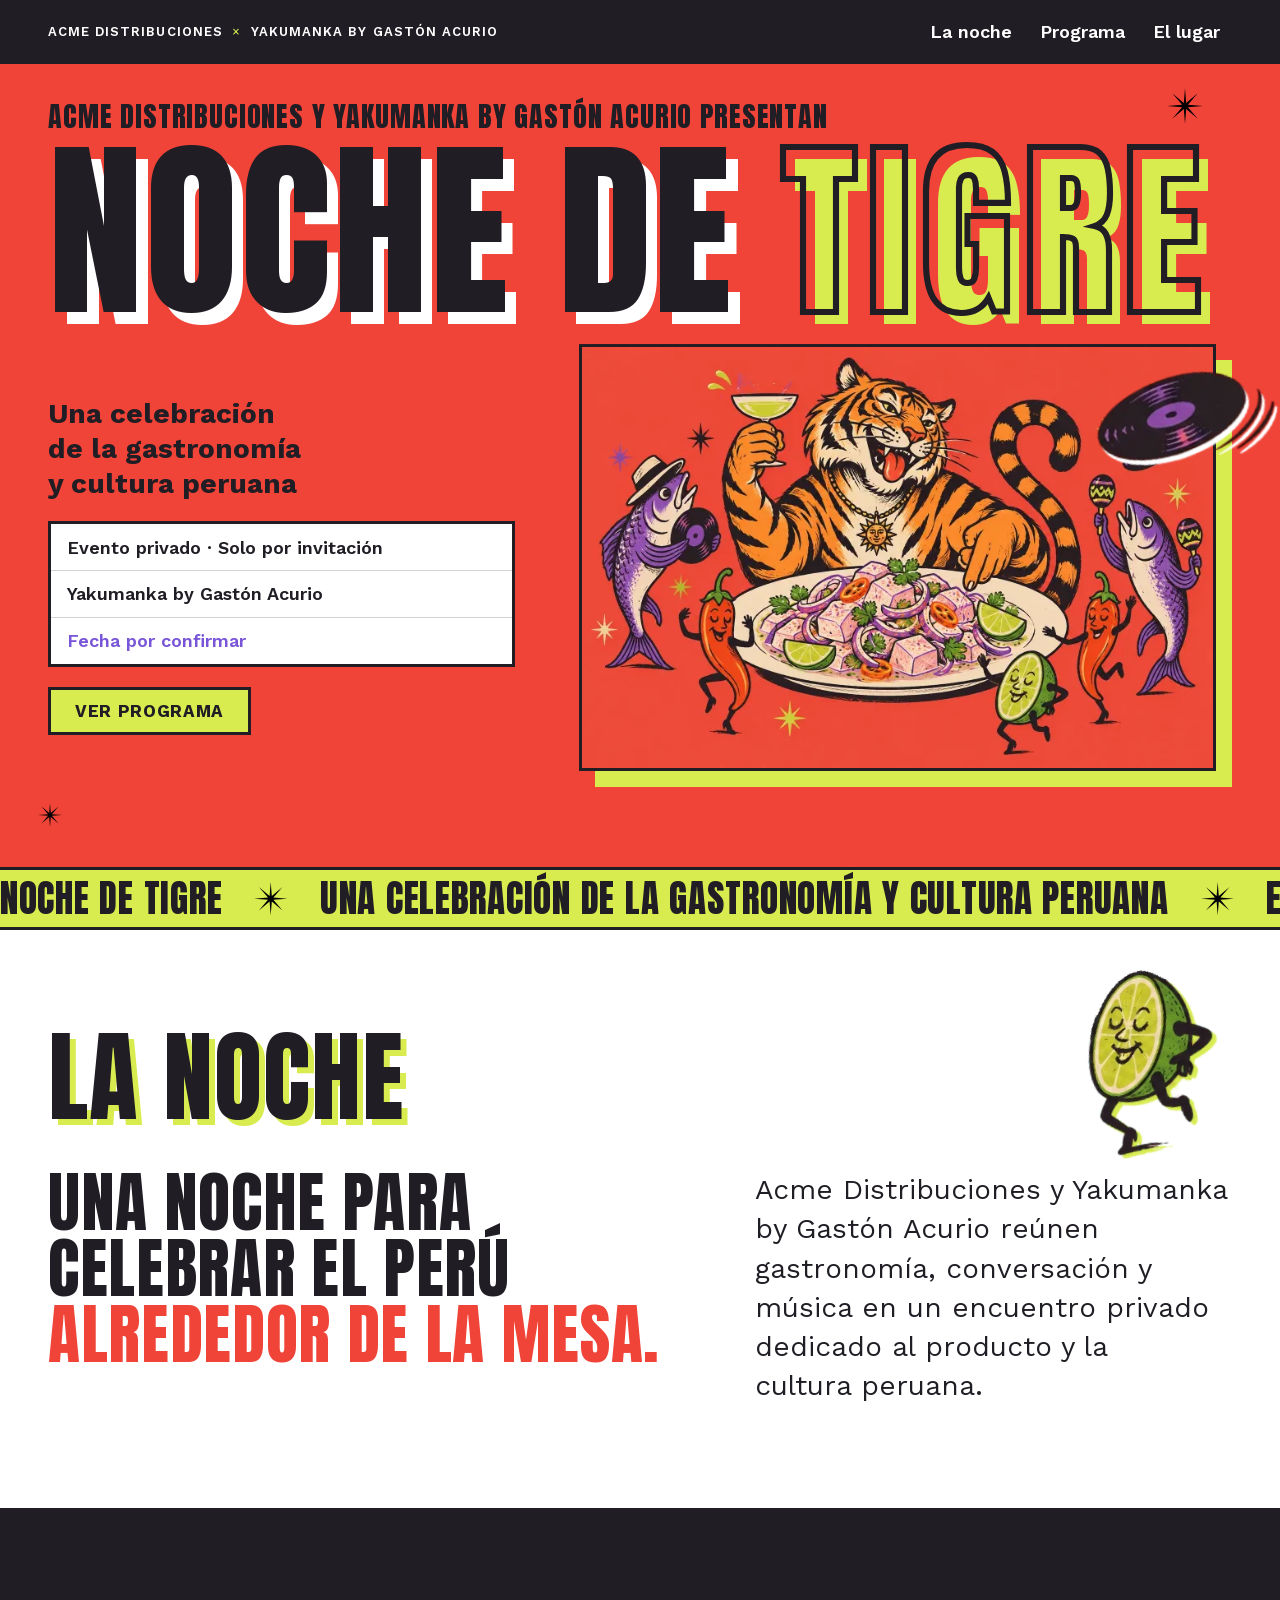
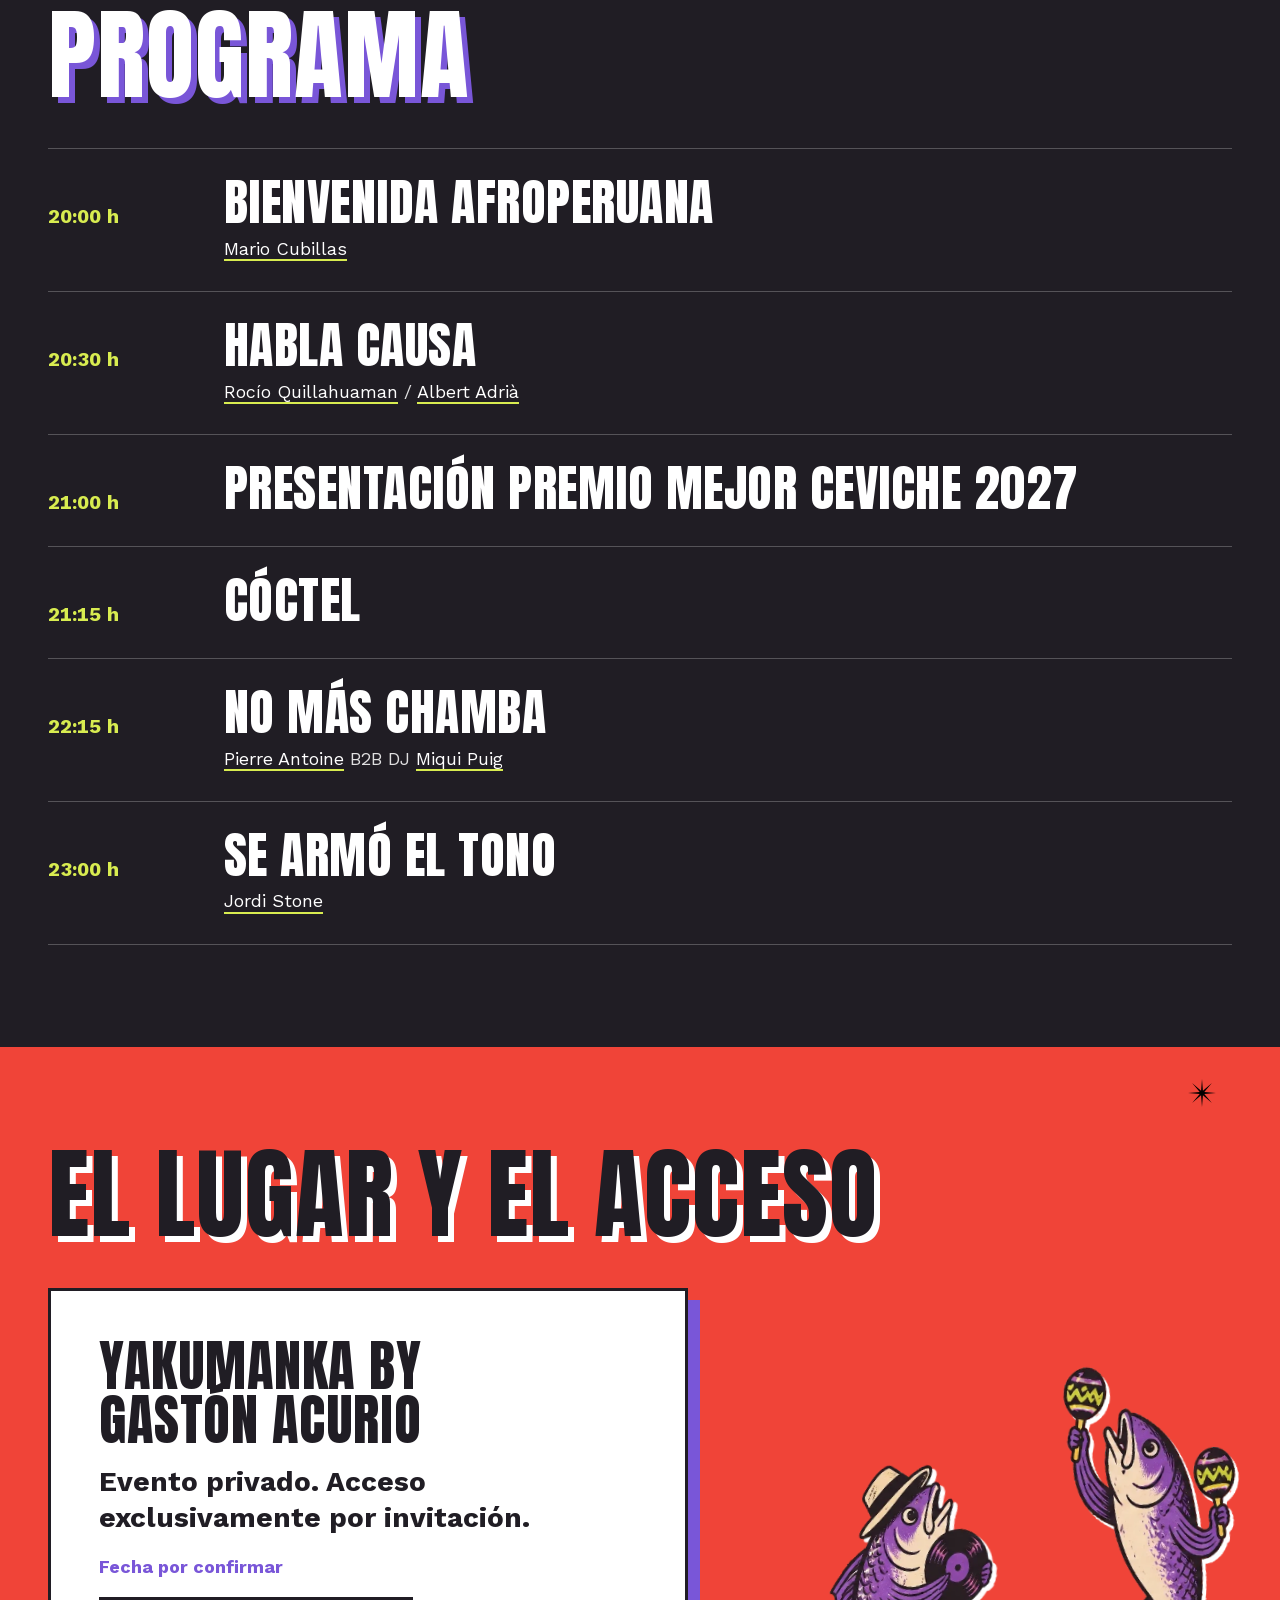
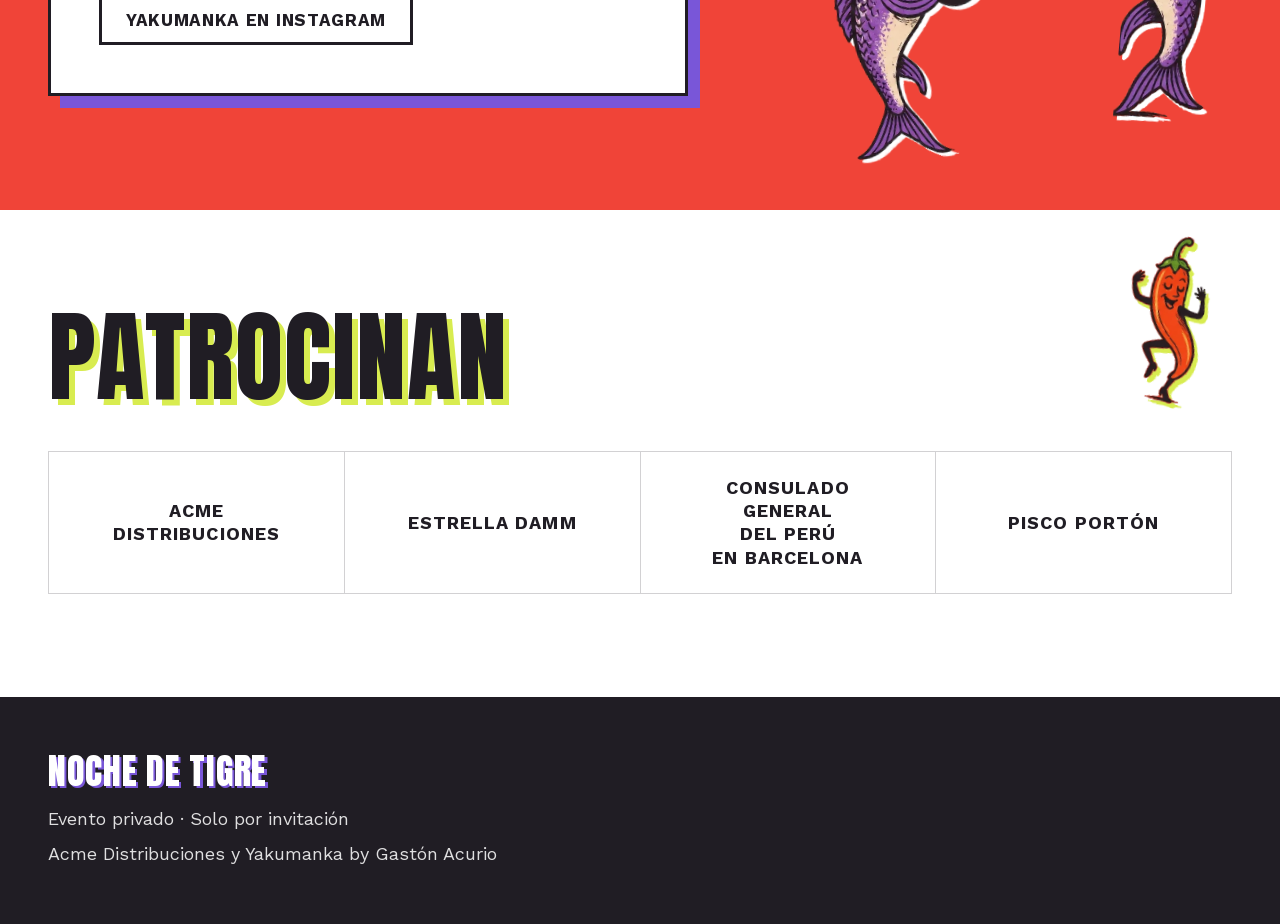
==== commit f9cf8aed: "Añade Instagram y bienvenida afroperuana" ====
--- a/index.html
+++ b/index.html
@@ -44,12 +44,12 @@
 
       // Instagram: usuario (con o sin @) o URL completa. Vacío = el nombre se muestra como texto sin enlace.
       instagram: {
-        "yakumanka": "",           // Botón "Yakumanka en Instagram" en la sección El lugar
-        "mario-cubillas": "",
-        "rocio-quillahuaman": "",
-        "albert-adria": "",
+        "yakumanka": "yakumanka_barcelona",           // Botón "Yakumanka en Instagram" en la sección El lugar
+        "mario-cubillas": "mcpercussionbcn",
+        "rocio-quillahuaman": "rocioquillahuaman",
+        "albert-adria": "albert.adria.acosta",
         "pierre-antoine": "talesofpierre",
-        "miqui-puig": "",
+        "miqui-puig": "puigmiqui",
         "jordi-stone": "jordistone__"
       }
     };
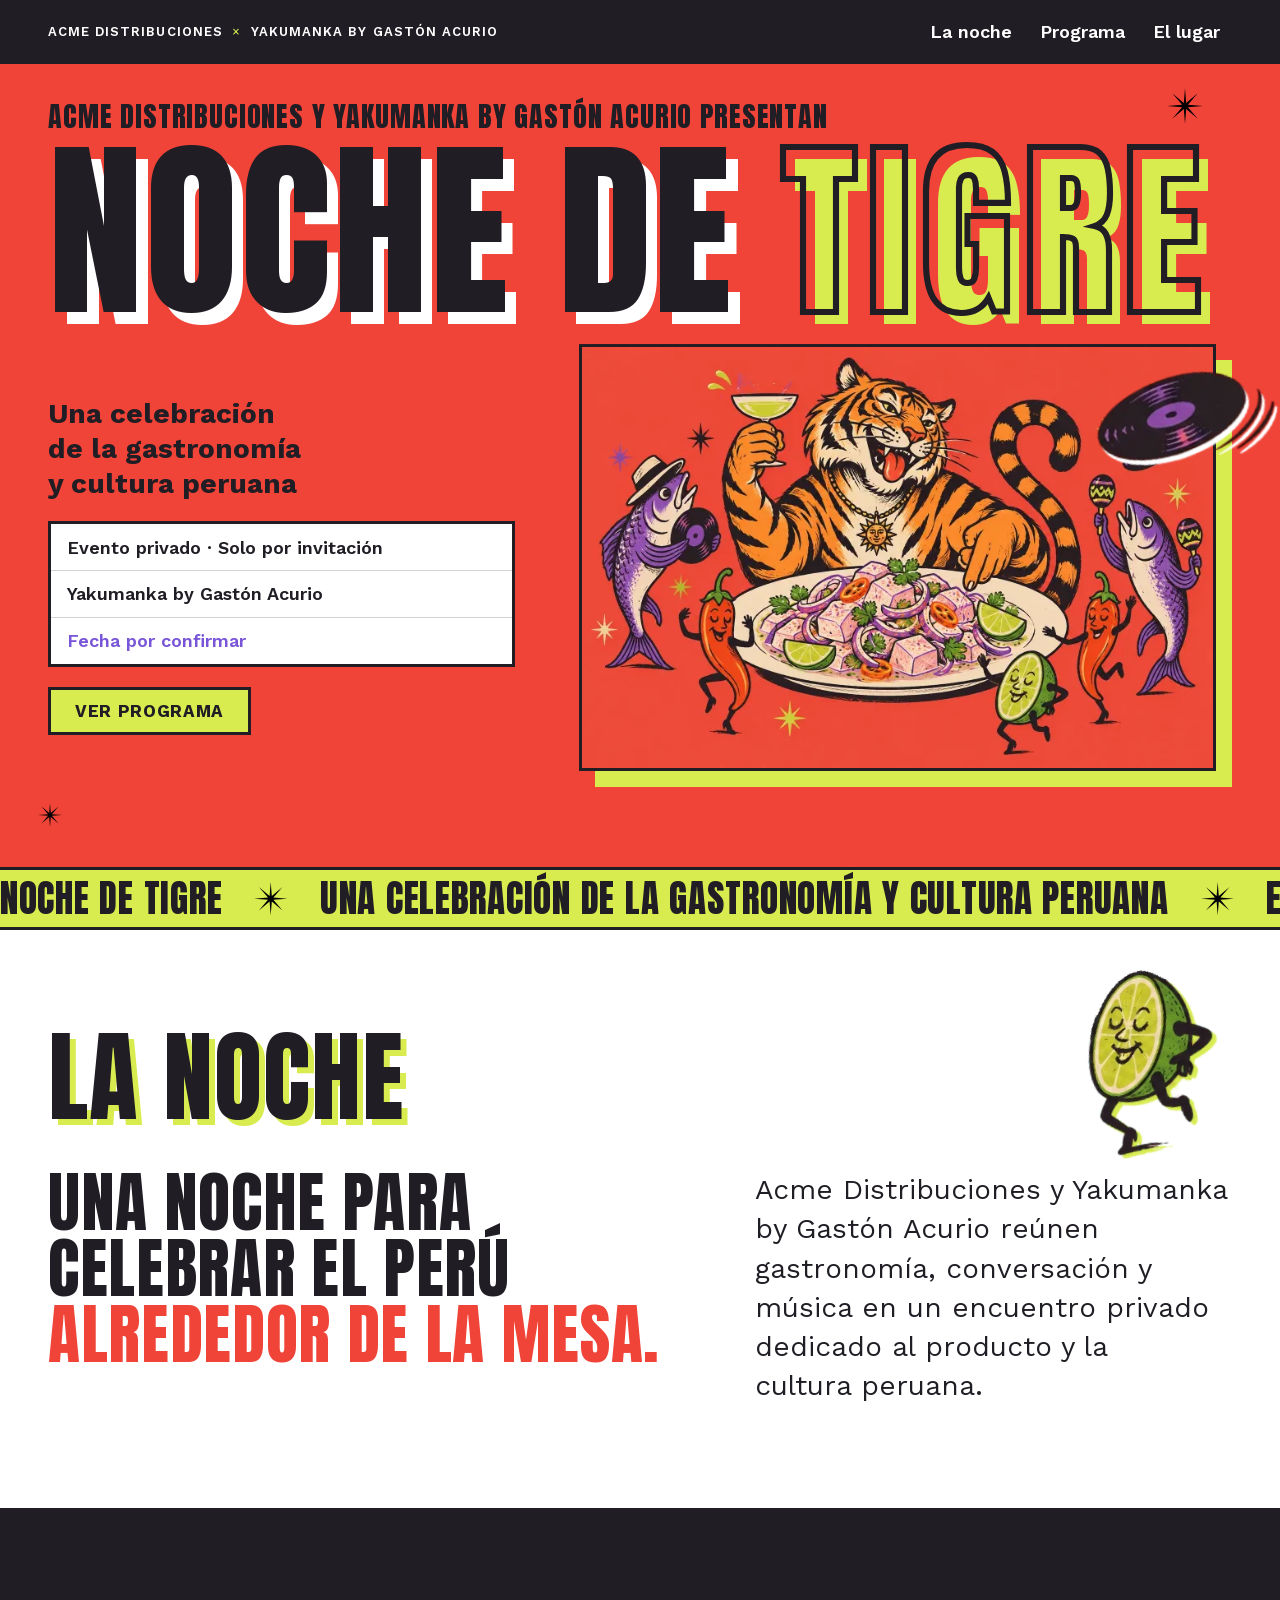
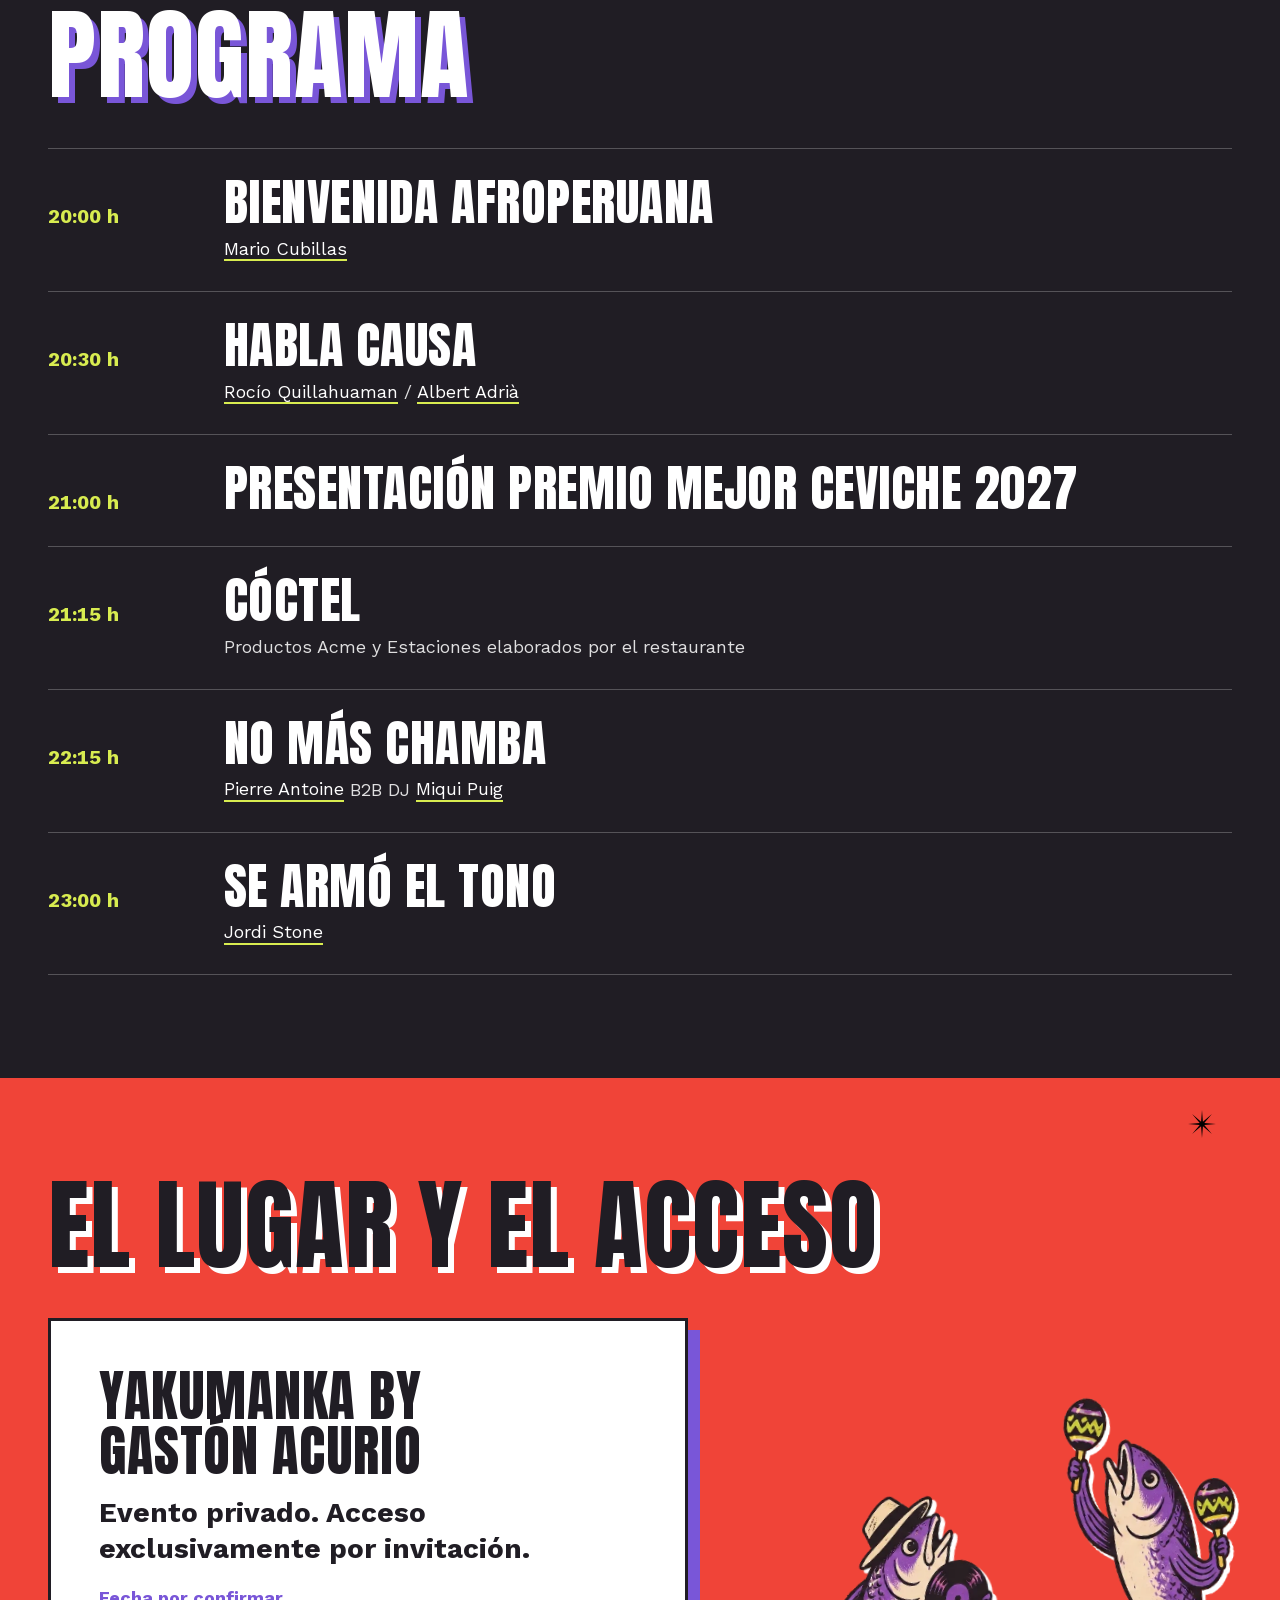
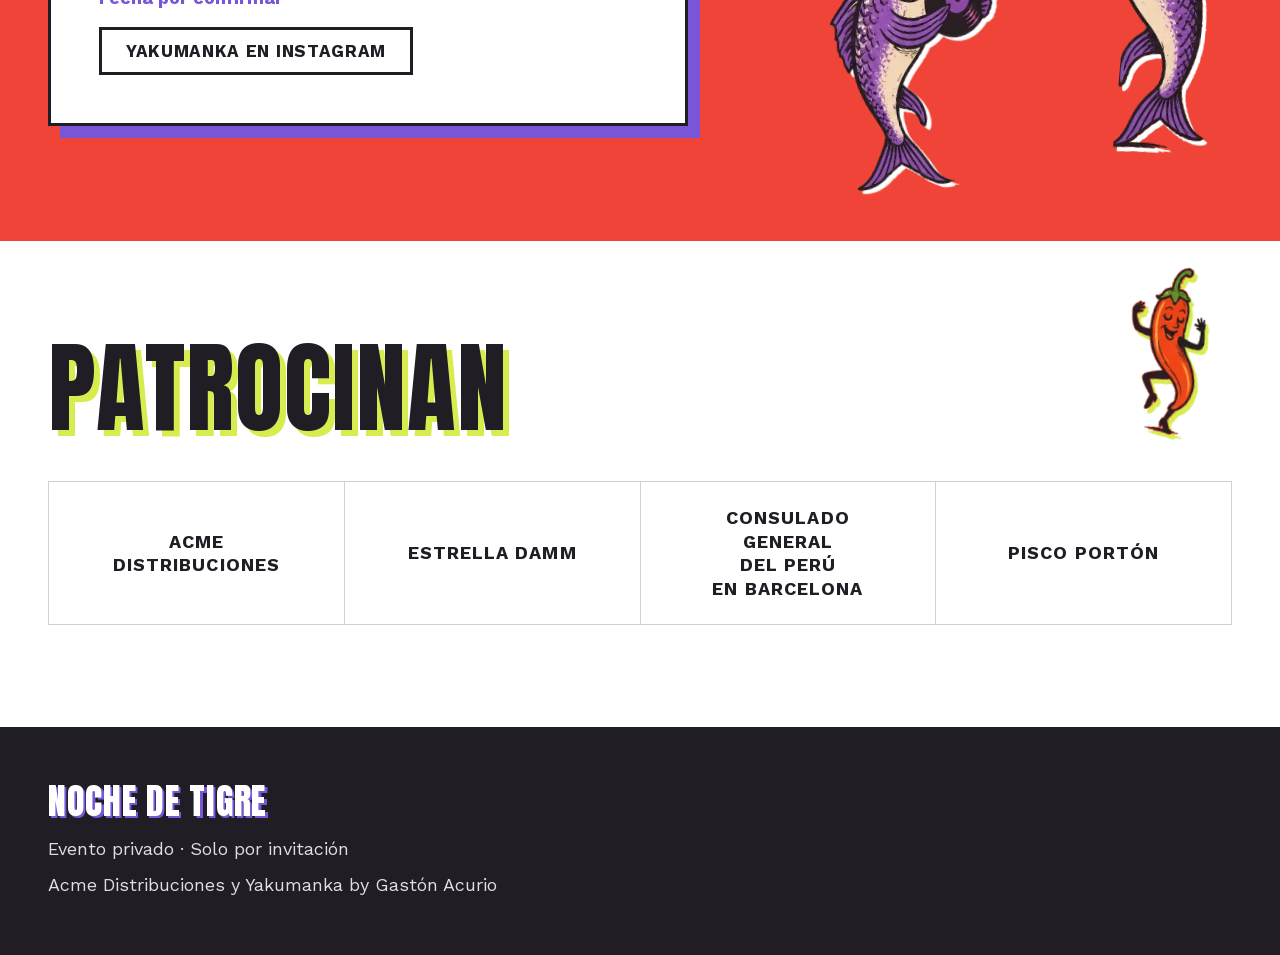
==== commit 90b0a06a: "Añade la descripción del cóctel" ====
--- a/index.html
+++ b/index.html
@@ -186,6 +186,7 @@
             <time class="programa__hora" datetime="21:15">21:15 h</time>
             <div class="programa__cuerpo">
               <h3 class="programa__nombre">Cóctel</h3>
+              <p class="programa__quien">Productos Acme y Estaciones elaborados por el restaurante</p>
             </div>
           </li>
           <li class="programa__fila" style="--i:4">
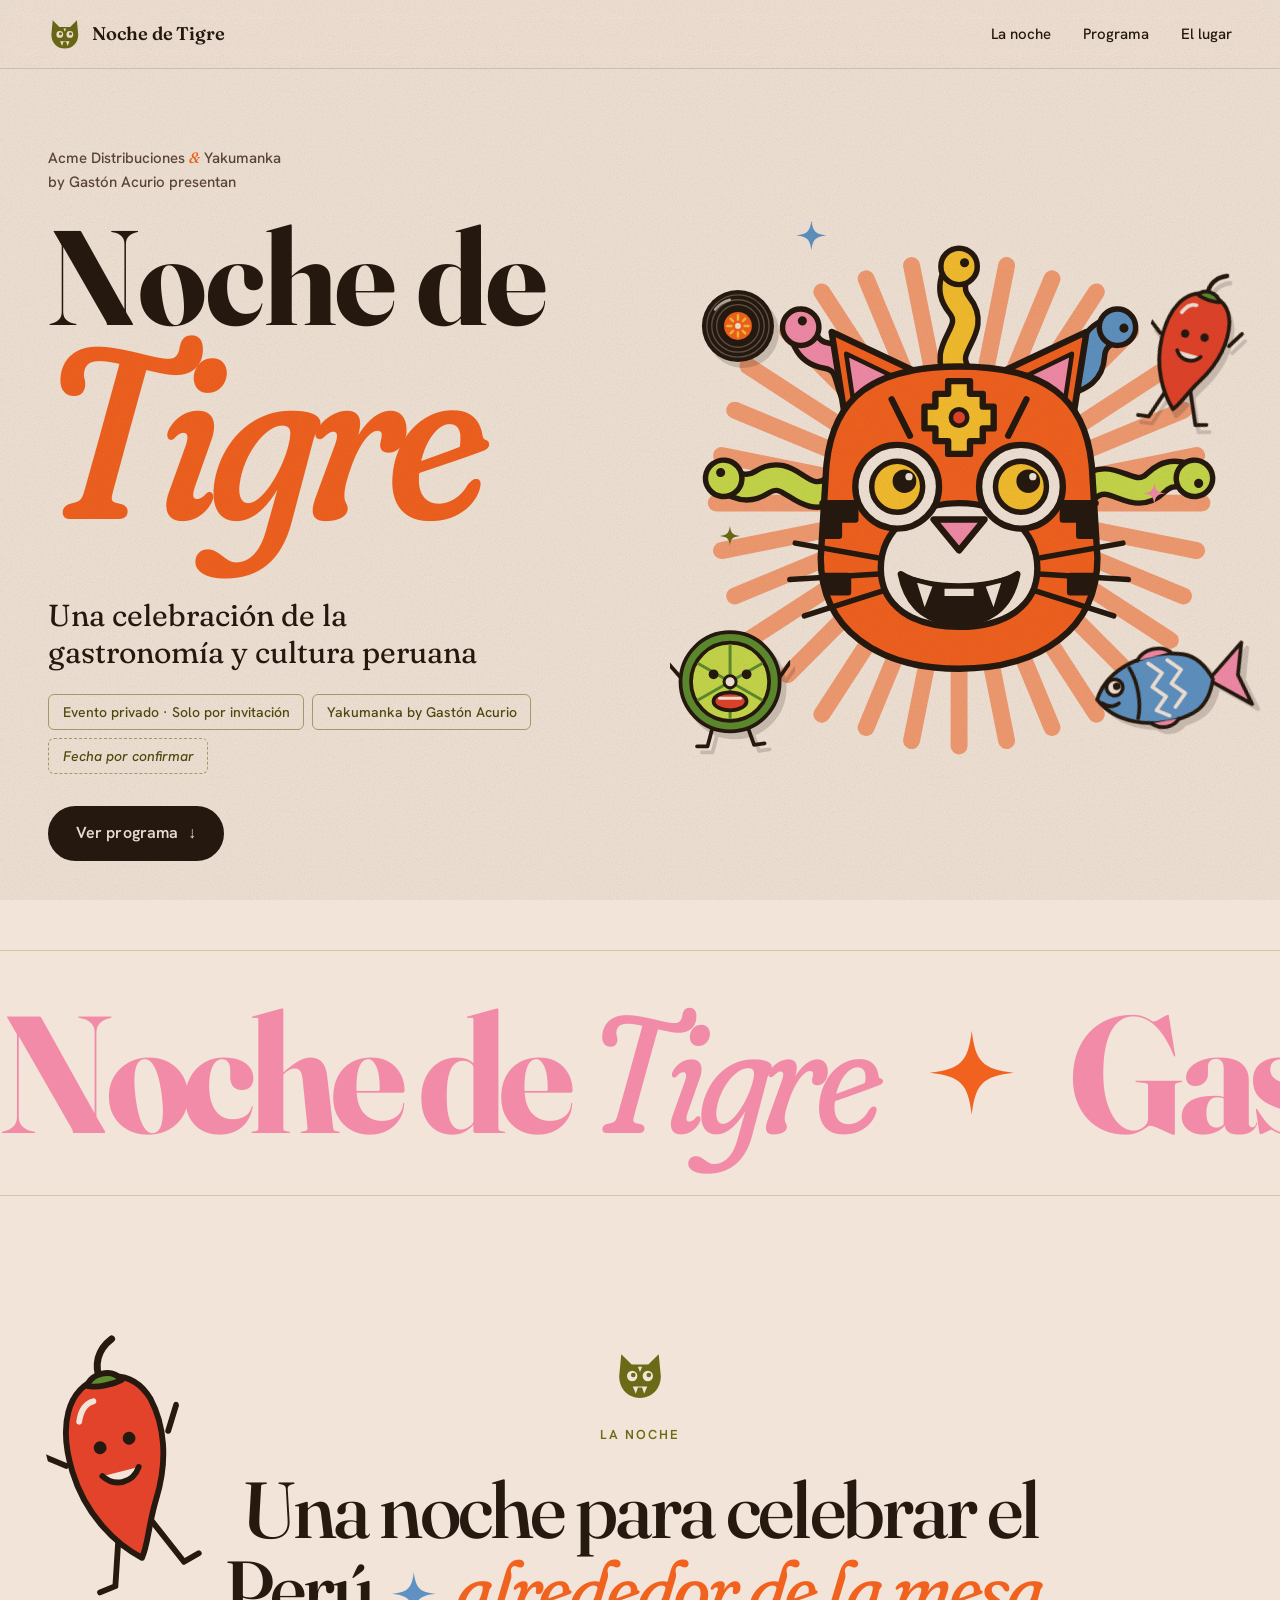
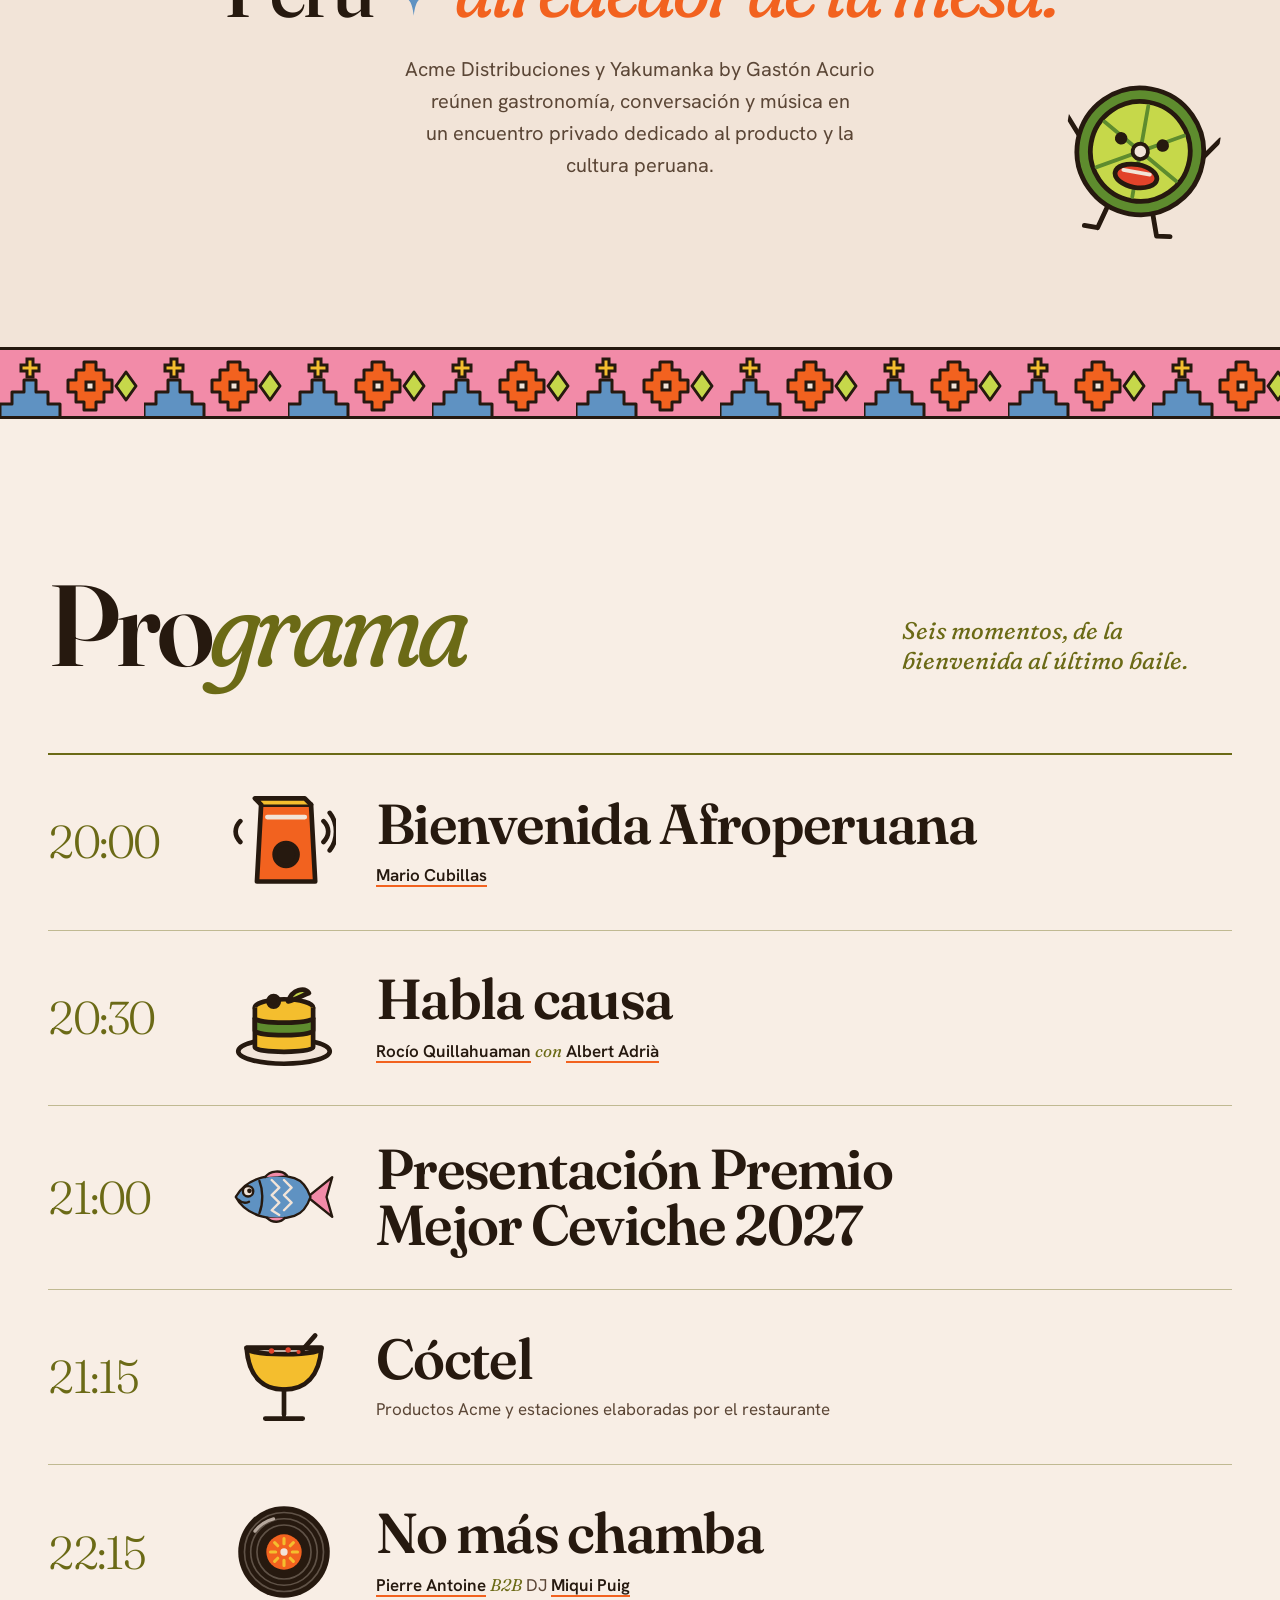
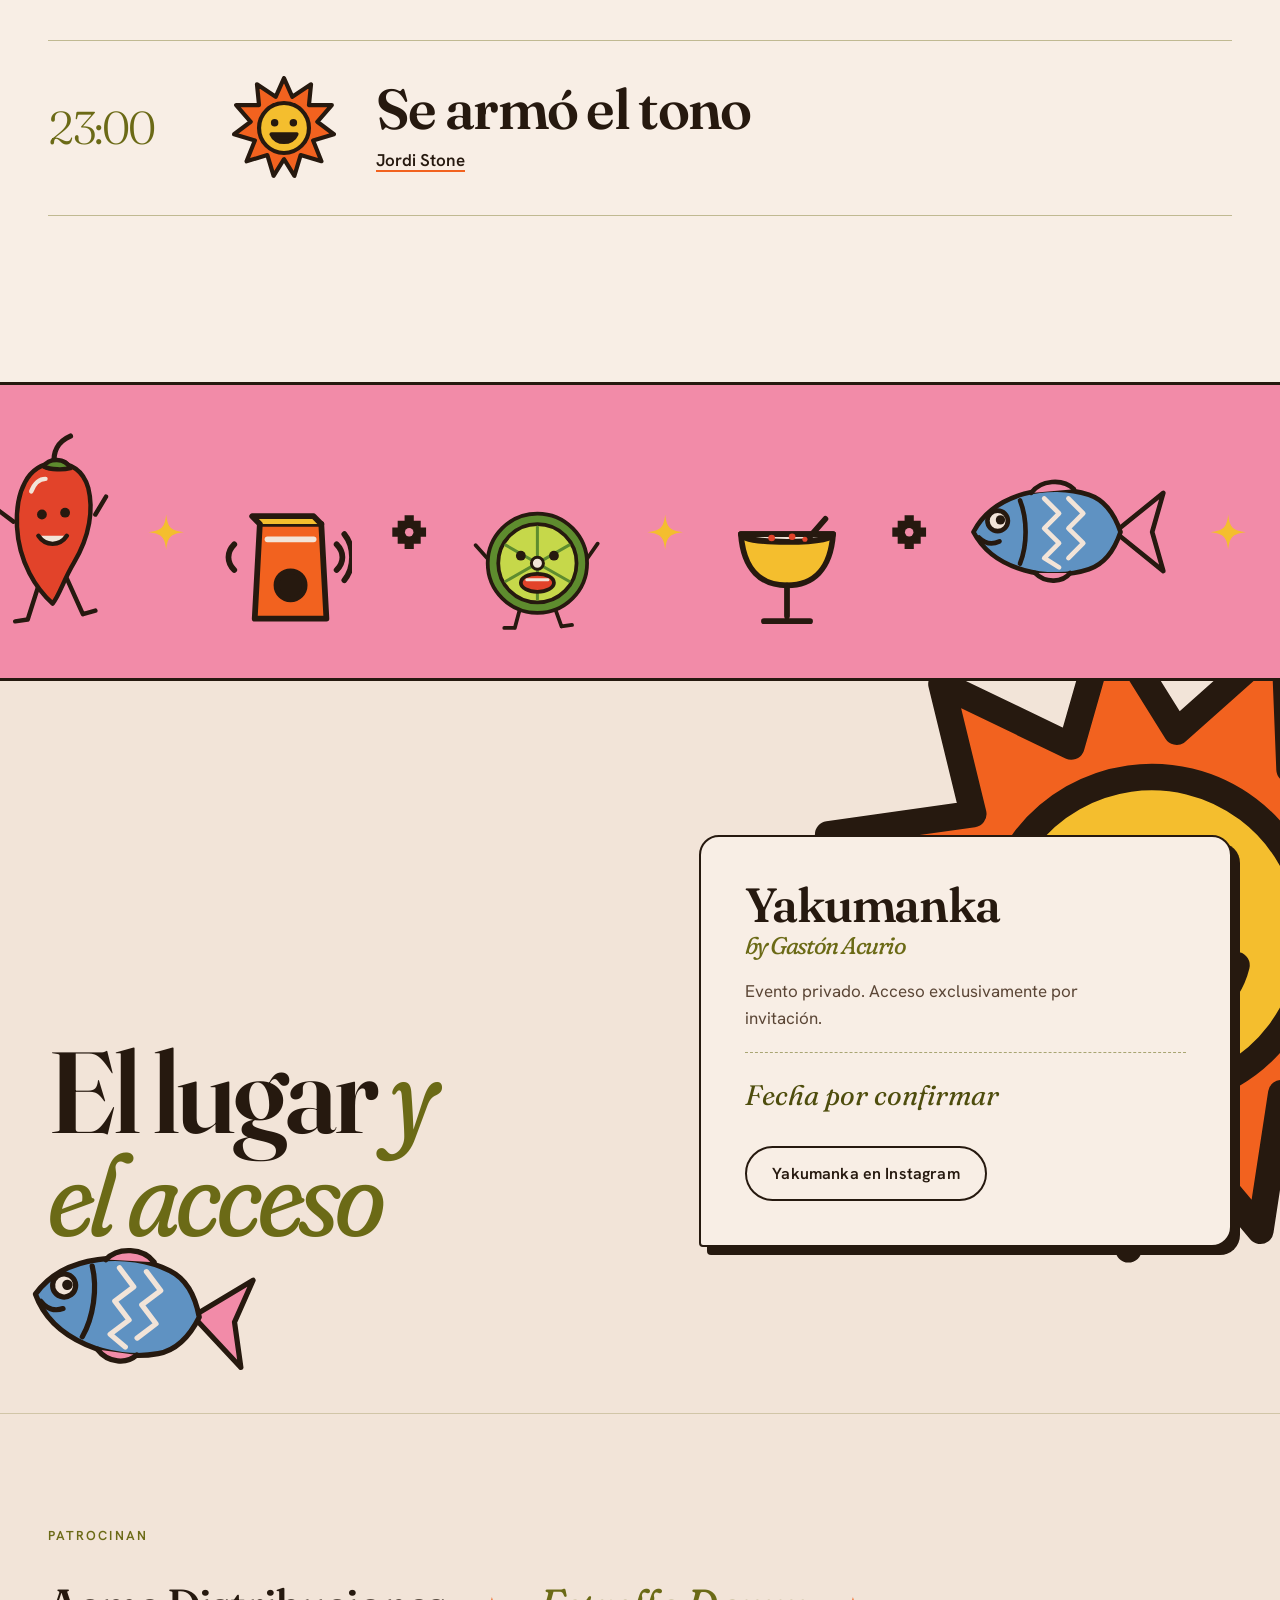
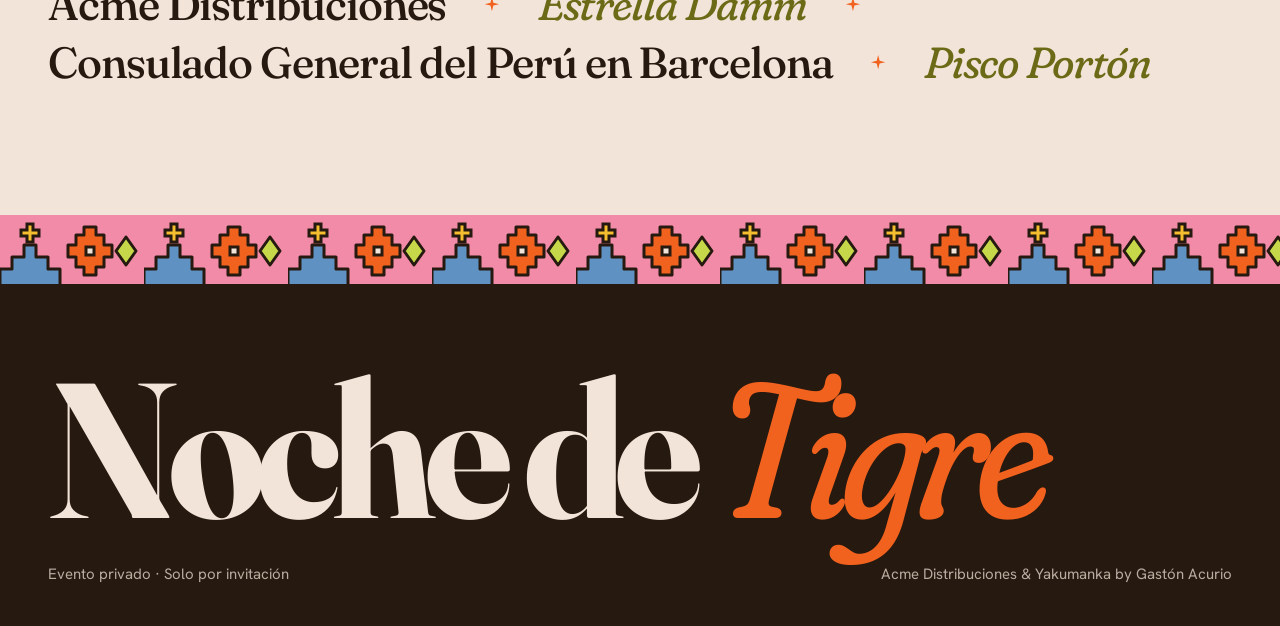
==== commit 3a117113: "Rediseña la landing: «Retablo nocturno» Base crema editorial con sistema de ilustración propio en SV" ====
--- a/index.html
+++ b/index.html
@@ -5,7 +5,7 @@
   <meta name="viewport" content="width=device-width, initial-scale=1">
   <title>Noche de Tigre · Acme Distribuciones y Yakumanka by Gastón Acurio</title>
   <meta name="description" content="Noche de Tigre: una celebración de la gastronomía y cultura peruana. Evento privado, solo por invitación, en Yakumanka by Gastón Acurio.">
-  <meta name="theme-color" content="#F04438">
+  <meta name="theme-color" content="#F2E4D8">
   <!-- Evento privado: la página no se indexa en buscadores. Quita esta línea solo si quieres que aparezca en ellos -->
   <meta name="robots" content="noindex, nofollow">
 
@@ -13,21 +13,21 @@
   <meta property="og:locale" content="es_ES">
   <meta property="og:title" content="Noche de Tigre">
   <meta property="og:description" content="Una celebración de la gastronomía y cultura peruana. Evento privado · Solo por invitación.">
-  <!-- PENDIENTE: sustituir por la URL absoluta (https://dominio/assets/img/noche-de-tigre-og.jpg) al publicar -->
-  <meta property="og:image" content="assets/img/noche-de-tigre-og.jpg">
+  <meta property="og:image" content="https://microcamora-ux.github.io/noche-de-tigre/assets/img/noche-de-tigre-og.jpg">
   <meta property="og:image:width" content="1200">
-  <meta property="og:image:height" content="800">
+  <meta property="og:image:height" content="630">
   <meta name="twitter:card" content="summary_large_image">
 
   <link rel="icon" href="assets/favicon.svg" type="image/svg+xml">
 
-  <link rel="preload" href="assets/fonts/anton-latin.woff2" as="font" type="font/woff2" crossorigin>
-  <link rel="preload" href="assets/fonts/work-sans-latin.woff2" as="font" type="font/woff2" crossorigin>
-  <link rel="preload" as="image"
-        href="assets/img/noche-de-tigre-1024.webp"
-        imagesrcset="assets/img/noche-de-tigre-768.webp 768w, assets/img/noche-de-tigre-1024.webp 1024w, assets/img/noche-de-tigre-1536.webp 1536w"
-        imagesizes="(min-width: 64em) 56vw, (min-width: 48em) 52vw, 100vw">
-  <link rel="stylesheet" href="assets/styles.css?v=9">
+  <!-- TIPOGRAFÍA PROVISIONAL · Fraunces y Hanken Grotesk sustituyen a SLTF Arcilla (titulares) y SLTF Ryecroft (texto)
+       hasta tener las licencias web. Al recibir los .woff2, sigue las instrucciones al principio de assets/styles.css
+       y borra estas tres líneas. -->
+  <link rel="preconnect" href="https://fonts.googleapis.com">
+  <link rel="preconnect" href="https://fonts.gstatic.com" crossorigin>
+  <link rel="stylesheet" href="https://fonts.googleapis.com/css2?family=Fraunces:ital,opsz,wght,SOFT,WONK@0,9..144,300..900,0..100,0..1;1,9..144,300..900,0..100,0..1&family=Hanken+Grotesk:ital,wght@0,300..700;1,400&display=swap">
+
+  <link rel="stylesheet" href="assets/styles.css?v=11">
   <script>document.documentElement.classList.add('js');</script>
 
   <script>
@@ -58,20 +58,168 @@
 <body>
   <a class="saltar" href="#contenido">Saltar al contenido</a>
 
-  <!-- Motivo de destello: eco de las estrellas de la ilustración -->
+  <!-- =====================================================================
+       ILUSTRACIONES · sistema propio en SVG inspirado en la tradición peruana
+       (felino oculado de Paracas, colmillos de Chavín, peces de Chancay, chakana,
+       olas de Chan Chan). Los colores salen de las variables de assets/styles.css.
+       ===================================================================== -->
   <svg width="0" height="0" style="position:absolute" aria-hidden="true" focusable="false">
-    <symbol id="destello" viewBox="0 0 24 24">
-      <path d="M12 0 L12.8 10.06 L20.49 3.51 L13.94 11.2 L24 12 L13.94 12.8 L20.49 20.49 L12.8 13.94 L12 24 L11.2 13.94 L3.51 20.49 L10.06 12.8 L0 12 L10.06 11.2 L3.51 3.51 L11.2 10.06 Z"/>
-    </symbol>
+    <defs>
+      <!-- Destello de cuatro puntas -->
+      <symbol id="i-destello" viewBox="0 0 100 100">
+        <path d="M50 4 C54 38 62 46 96 50 C62 54 54 62 50 96 C46 62 38 54 4 50 C38 46 46 38 50 4 Z" fill="currentColor"/>
+      </symbol>
+
+      <!-- Estallido de rayos (eco de los soles de los mates burilados) -->
+      <symbol id="i-estallido" viewBox="0 0 100 100">
+        <g stroke="currentColor" stroke-width="3.2" stroke-linecap="round">
+          <path d="M50 4V96M4 50H96M17.5 17.5L82.5 82.5M82.5 17.5L17.5 82.5M32.4 7.5L67.6 92.5M7.5 32.4L92.5 67.6M67.6 7.5L32.4 92.5M92.5 32.4L7.5 67.6M41 5L59 95M5 41L95 59M59 5L41 95M95 41L5 59M24 10L76 90M10 24L90 76M76 10L24 90M90 24L10 76"/>
+        </g>
+        <circle cx="50" cy="50" r="9" fill="currentColor"/>
+      </symbol>
+
+      <!-- Chakana (cruz escalonada andina) -->
+      <symbol id="i-chakana" viewBox="0 0 100 100">
+        <path d="M38 6H62V20H80V38H94V62H80V80H62V94H38V80H20V62H6V38H20V20H38Z" fill="currentColor"/>
+        <circle cx="50" cy="50" r="11" fill="var(--crema)"/>
+      </symbol>
+
+      <!-- Marca: máscara de felino geométrica -->
+      <symbol id="i-marca" viewBox="0 0 100 100">
+        <path fill="currentColor" d="M14 10L34 30H66L86 10L90 52C90 78 72 94 50 94C28 94 10 78 10 52Z"/>
+        <circle cx="35" cy="52" r="10" fill="var(--crema)"/>
+        <circle cx="65" cy="52" r="10" fill="var(--crema)"/>
+        <circle cx="37" cy="50" r="4.5" fill="currentColor"/>
+        <circle cx="67" cy="50" r="4.5" fill="currentColor"/>
+        <path fill="var(--crema)" d="M36 72L42 86L46 74H54L58 86L64 72Z"/>
+        <path fill="var(--crema)" d="M46 34H54L50 44Z"/>
+      </symbol>
+
+      <!-- Ají con cara -->
+      <symbol id="i-aji" viewBox="0 0 120 230">
+        <g stroke="var(--tinta)" stroke-width="5" stroke-linecap="round" stroke-linejoin="round">
+          <path d="M44 170L30 214M30 214L16 216M74 168L92 208M92 208L106 204" fill="none"/>
+          <path d="M14 104L-2 92M106 96L118 76" fill="none"/>
+          <path d="M60 38C30 40 16 70 18 110C20 150 40 180 58 196C66 186 70 170 82 150C100 120 104 90 98 66C92 46 78 38 60 38Z" fill="var(--rojo)"/>
+          <path d="M60 40C58 26 64 14 78 8M50 42C56 34 70 34 76 42" fill="none" stroke-width="6"/>
+          <path d="M48 42C54 32 72 32 78 44C70 46 56 46 48 42Z" fill="var(--verde)"/>
+          <path d="M34 70C38 60 44 56 50 56" fill="none" stroke="var(--crema)" stroke-width="5"/>
+          <path d="M42 120C50 132 66 132 74 120" fill="var(--crema)"/>
+        </g>
+        <circle cx="46" cy="96" r="5.5" fill="var(--tinta)"/>
+        <circle cx="72" cy="94" r="5.5" fill="var(--tinta)"/>
+      </symbol>
+
+      <!-- Limón partido con cara -->
+      <symbol id="i-limon" viewBox="0 0 160 170">
+        <g stroke="var(--tinta)" stroke-width="5" stroke-linecap="round" stroke-linejoin="round">
+          <path d="M58 132L50 162M50 162L36 162M102 132L112 160M112 160L126 158" fill="none"/>
+          <path d="M14 70L-2 52M146 70L160 50" fill="none"/>
+          <circle cx="80" cy="76" r="66" fill="var(--verde)"/>
+          <circle cx="80" cy="76" r="52" fill="var(--lima)"/>
+          <path d="M80 28V124M38 52L122 100M38 100L122 52" fill="none" stroke="var(--verde)" stroke-width="4"/>
+          <circle cx="80" cy="76" r="8" fill="var(--crema)" stroke-width="4"/>
+          <ellipse cx="80" cy="102" rx="22" ry="12" fill="var(--rojo)"/>
+          <path d="M66 98H94" stroke="var(--crema)" stroke-width="4"/>
+        </g>
+        <circle cx="58" cy="66" r="6.5" fill="var(--tinta)"/>
+        <circle cx="102" cy="66" r="6.5" fill="var(--tinta)"/>
+      </symbol>
+
+      <!-- Pez de Chancay -->
+      <symbol id="i-pez" viewBox="0 0 220 120">
+        <g stroke="var(--tinta)" stroke-width="5" stroke-linejoin="round" stroke-linecap="round">
+          <path d="M160 60L212 18L200 60L212 102Z" fill="var(--rosa)"/>
+          <path d="M8 60C30 18 90 6 132 20C150 26 160 42 166 60C160 78 150 94 132 100C90 114 30 102 8 60Z" fill="var(--azul)"/>
+          <path d="M70 18C80 4 104 2 116 14M74 104C86 116 104 114 112 104" fill="var(--rosa)"/>
+          <path d="M58 26C66 46 66 74 58 94" fill="none"/>
+          <path d="M84 24L100 40L84 56L100 72L84 88L100 98M110 24L126 40L110 56L126 72L110 88" fill="none" stroke="var(--crema)" stroke-width="5"/>
+          <path d="M14 66C20 72 28 74 36 70" fill="none"/>
+          <circle cx="34" cy="48" r="11" fill="var(--crema)"/>
+        </g>
+        <circle cx="37" cy="47" r="5" fill="var(--tinta)"/>
+      </symbol>
+
+      <!-- Cajón peruano -->
+      <symbol id="i-cajon" viewBox="0 0 100 100">
+        <g stroke="var(--tinta)" stroke-width="4.5" stroke-linejoin="round" stroke-linecap="round">
+          <path d="M28 14H76L80 88H24Z" fill="var(--naranja)"/>
+          <path d="M28 14L22 8H70L76 14" fill="var(--amarillo)"/>
+          <circle cx="52" cy="62" r="11" fill="var(--tinta)"/>
+          <path d="M34 26H70" fill="none" stroke="var(--crema)"/>
+          <path d="M88 30C94 36 94 44 88 50M8 30C2 36 2 44 8 50M94 22C102 32 102 48 94 58" fill="none"/>
+        </g>
+      </symbol>
+
+      <!-- Causa limeña -->
+      <symbol id="i-causa" viewBox="0 0 100 100">
+        <g stroke="var(--tinta)" stroke-width="4.5" stroke-linejoin="round">
+          <ellipse cx="50" cy="82" rx="44" ry="12" fill="var(--crema)"/>
+          <path d="M22 50H78V78C78 84 22 84 22 78Z" fill="var(--amarillo)"/>
+          <path d="M22 50V62C22 68 78 68 78 62V50" fill="var(--verde)"/>
+          <ellipse cx="50" cy="40" rx="28" ry="8" fill="var(--amarillo)"/>
+          <path d="M22 40V50C22 56 78 56 78 50V40" fill="var(--amarillo)"/>
+          <circle cx="40" cy="34" r="5" fill="var(--tinta)"/>
+          <path d="M54 34C58 22 70 20 74 26C68 28 62 32 54 34Z" fill="var(--lima)"/>
+        </g>
+      </symbol>
+
+      <!-- Pisco sour -->
+      <symbol id="i-copa" viewBox="0 0 100 100">
+        <g stroke="var(--tinta)" stroke-width="4.5" stroke-linejoin="round" stroke-linecap="round">
+          <path d="M14 22H86C84 50 70 62 50 62C30 62 16 50 14 22Z" fill="var(--amarillo)"/>
+          <path d="M14 22H86C86 30 14 30 14 22Z" fill="var(--crema)"/>
+          <path d="M50 62V86M32 90H68" fill="none"/>
+          <path d="M80 10L66 26" fill="none"/>
+        </g>
+        <circle cx="38" cy="25" r="2.6" fill="var(--rojo)"/>
+        <circle cx="54" cy="24" r="2.6" fill="var(--rojo)"/>
+        <circle cx="64" cy="26" r="2" fill="var(--rojo)"/>
+      </symbol>
+
+      <!-- Vinilo con sol -->
+      <symbol id="i-vinilo" viewBox="0 0 100 100">
+        <circle cx="50" cy="50" r="44" fill="var(--tinta)"/>
+        <g fill="none" stroke="var(--crema)" stroke-opacity=".28" stroke-width="1.6">
+          <circle cx="50" cy="50" r="38"/><circle cx="50" cy="50" r="32"/><circle cx="50" cy="50" r="26"/>
+        </g>
+        <path d="M22 30A34 34 0 0 1 40 18" fill="none" stroke="var(--crema)" stroke-opacity=".7" stroke-width="3" stroke-linecap="round"/>
+        <circle cx="50" cy="50" r="17" fill="var(--naranja)"/>
+        <g stroke="var(--amarillo)" stroke-width="3" stroke-linecap="round">
+          <path d="M50 37V42M50 58V63M37 50H42M58 50H63M41 41L44 44M56 56L59 59M59 41L56 44M44 56L41 59"/>
+        </g>
+        <circle cx="50" cy="50" r="3.5" fill="var(--crema)"/>
+      </symbol>
+
+      <!-- Sol de fiesta -->
+      <symbol id="i-sol" viewBox="0 0 100 100">
+        <g stroke="var(--tinta)" stroke-width="4" stroke-linejoin="round">
+          <path fill="var(--naranja)" d="M50 2L58 20L76 8L74 28L96 28L82 44L98 56L78 62L86 82L66 76L60 96L50 80L40 96L34 76L14 82L22 62L2 56L18 44L4 28L26 28L24 8L42 20Z"/>
+          <circle cx="50" cy="50" r="24" fill="var(--amarillo)"/>
+          <path d="M38 56C42 66 58 66 62 56Z" fill="var(--tinta)" stroke-linecap="round"/>
+        </g>
+        <circle cx="41" cy="45" r="3.6" fill="var(--tinta)"/>
+        <circle cx="59" cy="45" r="3.6" fill="var(--tinta)"/>
+      </symbol>
+
+      <!-- Friso textil: chakana, ola escalonada de Chan Chan y rombo -->
+      <pattern id="p-friso" width="144" height="72" patternUnits="userSpaceOnUse">
+        <rect width="144" height="72" fill="var(--rosa)"/>
+        <path d="M0 72V54H12V42H24V30H36V42H48V54H60V72Z" fill="var(--azul)" stroke="var(--tinta)" stroke-width="3" stroke-linejoin="round"/>
+        <path d="M27 21H33V27H39V33H33V39H27V33H21V27H27Z" transform="translate(0 -12)" fill="var(--amarillo)" stroke="var(--tinta)" stroke-width="3"/>
+        <path d="M84 12H96V20H104V30H112V42H104V52H96V60H84V52H76V42H68V30H76V20H84Z" fill="var(--naranja)" stroke="var(--tinta)" stroke-width="3" stroke-linejoin="round"/>
+        <rect x="86" y="32" width="8" height="8" fill="var(--crema)" stroke="var(--tinta)" stroke-width="3"/>
+        <path d="M126 22L136 36L126 50L116 36Z" fill="var(--lima)" stroke="var(--tinta)" stroke-width="3" stroke-linejoin="round"/>
+      </pattern>
+    </defs>
   </svg>
 
   <header class="cabecera">
     <div class="contenedor cabecera__inner">
-      <p class="cabecera__org">
-        <span>Acme Distribuciones</span>
-        <span class="cabecera__x" aria-hidden="true">×</span><span class="visualmente-oculto"> y </span>
-        <span>Yakumanka<span class="cabecera__apellido"> by Gastón Acurio</span></span>
-      </p>
+      <a class="cabecera__marca" href="#contenido" aria-label="Noche de Tigre, inicio">
+        <svg class="cabecera__icono" aria-hidden="true" focusable="false"><use href="#i-marca"/></svg>
+        <span class="cabecera__nombre">Noche de Tigre</span>
+      </a>
       <nav class="nav" aria-label="Secciones">
         <ul>
           <li><a href="#la-noche">La noche</a></li>
@@ -86,17 +234,15 @@
 
     <!-- 1 · PRIMERA PANTALLA -->
     <section class="hero" aria-labelledby="titulo">
-      <svg class="destello destello--1" aria-hidden="true" focusable="false"><use href="#destello"/></svg>
-      <svg class="destello destello--2" aria-hidden="true" focusable="false"><use href="#destello"/></svg>
-      <svg class="destello destello--5" aria-hidden="true" focusable="false"><use href="#destello"/></svg>
-      <svg class="destello destello--6" aria-hidden="true" focusable="false"><use href="#destello"/></svg>
-
       <div class="contenedor hero__inner">
-        <p class="hero__presentan">Acme Distribuciones y Yakumanka by Gastón Acurio presentan</p>
-
-        <h1 id="titulo" class="hero__titulo"><span class="hero__l1" data-text="Noche de">Noche de</span> <span class="hero__l2" data-text="Tigre">Tigre</span></h1>
-
         <div class="hero__texto">
+          <p class="hero__presentan">Acme Distribuciones <span class="hero__y">&amp;</span> Yakumanka by Gastón Acurio presentan</p>
+
+          <h1 id="titulo" class="hero__titulo">
+            <span class="hero__l1">Noche de</span>
+            <span class="hero__l2">Tigre</span>
+          </h1>
+
           <p class="hero__sub">Una celebración de la gastronomía y cultura peruana</p>
 
           <ul class="hero__datos" aria-label="Datos del evento">
@@ -106,98 +252,165 @@
           </ul>
 
           <div class="hero__acciones">
-            <a class="btn btn--principal btn--programa" href="#programa">Ver programa</a>
+            <a class="btn btn--principal btn--programa" href="#programa">Ver programa <span aria-hidden="true">↓</span></a>
             <a class="btn btn--principal" data-campo="confirmacion" href="#" hidden>Confirmar asistencia</a>
           </div>
         </div>
 
-        <div class="hero__visual">
-          <!-- ILUSTRACIÓN PRINCIPAL · para sustituirla, cambia los tres archivos de assets/img/ (768, 1024 y 1536 px de ancho, proporción 3:2) -->
-          <figure class="hero__figura">
-            <img src="assets/img/noche-de-tigre-1024.webp"
-                 srcset="assets/img/noche-de-tigre-768.webp 768w, assets/img/noche-de-tigre-1024.webp 1024w, assets/img/noche-de-tigre-1536.webp 1536w"
-                 sizes="(min-width: 64em) 56vw, (min-width: 48em) 52vw, 100vw"
-                 width="1536" height="1024"
-                 alt="Tigre ilustrado brindando junto a un plato de ceviche, rodeado de cítricos, ajíes y motivos musicales"
-                 fetchpriority="high" decoding="async">
-          </figure>
-          <!-- Personaje que se escapa del marco (recorte de la propia ilustración, decorativo) -->
-          <span class="flotante flotante--vinilo" aria-hidden="true"><img src="assets/img/personajes/vinilo.webp" alt="" width="163" height="102" decoding="async"></span>
+        <!-- Felino oculado (Paracas) con colmillos de Chavín, rodeado de su corte de ajíes, limones y peces -->
+        <div class="hero__visual" role="img" aria-label="Ilustración: máscara de tigre inspirada en el felino de Paracas, rodeada de ajíes, limones y peces que bailan">
+          <svg class="felino" viewBox="0 0 600 600" aria-hidden="true" focusable="false">
+            <g class="felino__halo">
+              <use href="#i-estallido" x="10" y="10" width="580" height="580" style="color:var(--naranja)"/>
+            </g>
+            <!-- Serpientes que salen de la cabeza, como en los mantos Paracas -->
+            <g class="felino__serpientes" stroke-linecap="round" fill="none" style="color:var(--amarillo)">
+              <g id="serpiente">
+                <path d="M300 160C276 128 324 112 300 82C284 62 300 44 300 44" stroke="var(--tinta)" stroke-width="34"/>
+                <path d="M300 160C276 128 324 112 300 82C284 62 300 44 300 44" stroke="currentColor" stroke-width="22"/>
+                <circle cx="300" cy="40" r="20" fill="currentColor" stroke="var(--tinta)" stroke-width="6"/>
+                <circle cx="306" cy="36" r="5" fill="var(--tinta)" stroke="none"/>
+              </g>
+              <use href="#serpiente" transform="rotate(-42 300 300)" style="color:var(--rosa)"/>
+              <use href="#serpiente" transform="rotate(42 300 300)" style="color:var(--azul)"/>
+              <use href="#serpiente" transform="rotate(-84 300 300)" style="color:var(--lima)"/>
+              <use href="#serpiente" transform="rotate(84 300 300)" style="color:var(--lima)"/>
+            </g>
+            <g stroke="var(--tinta)" stroke-width="7" stroke-linejoin="round" stroke-linecap="round">
+              <!-- Orejas -->
+              <path d="M176 214L160 112L262 160Z" fill="var(--naranja)"/>
+              <path d="M424 214L440 112L338 160Z" fill="var(--naranja)"/>
+              <path d="M184 190L176 136L230 162Z" fill="var(--rosa)" stroke-width="5"/>
+              <path d="M416 190L424 136L370 162Z" fill="var(--rosa)" stroke-width="5"/>
+              <!-- Cabeza -->
+              <path d="M300 150C392 150 440 182 446 262L452 360C452 438 390 482 300 482C210 482 148 438 148 360L154 262C160 182 208 150 300 150Z" fill="var(--naranja)"/>
+              <!-- Rayas escalonadas -->
+              <path d="M150 300H186V318H168V336H150" fill="var(--tinta)"/>
+              <path d="M450 300H414V318H432V336H450" fill="var(--tinta)"/>
+              <path d="M152 380H178V398H156" fill="var(--tinta)"/>
+              <path d="M448 380H422V398H444" fill="var(--tinta)"/>
+              <!-- Chakana en la frente -->
+              <path d="M288 166H312V180H326V194H338V218H326V232H312V246H288V232H274V218H262V194H274V180H288Z" fill="var(--amarillo)"/>
+              <circle cx="300" cy="206" r="9" fill="var(--rojo)" stroke-width="5"/>
+              <path d="M226 186L246 226M374 186L354 226" fill="none"/>
+              <!-- Hocico -->
+              <path d="M300 300C350 300 386 330 386 372C386 414 350 436 300 436C250 436 214 414 214 372C214 330 250 300 300 300Z" fill="var(--crema)"/>
+              <!-- Ojos oculados -->
+              <circle cx="232" cy="282" r="46" fill="var(--crema)"/>
+              <circle cx="368" cy="282" r="46" fill="var(--crema)"/>
+              <circle cx="232" cy="282" r="28" fill="var(--amarillo)" stroke-width="6"/>
+              <circle cx="368" cy="282" r="28" fill="var(--amarillo)" stroke-width="6"/>
+              <!-- Nariz -->
+              <path d="M272 318H328L300 352Z" fill="var(--rosa)"/>
+              <!-- Boca con colmillos -->
+              <path d="M236 378C262 396 338 396 364 378C356 418 330 432 300 432C270 432 244 418 236 378Z" fill="var(--tinta)"/>
+              <path d="M250 384L262 422L274 390Z" fill="var(--crema)" stroke-width="5"/>
+              <path d="M350 384L338 422L326 390Z" fill="var(--crema)" stroke-width="5"/>
+              <path d="M282 392H318V404H282Z" fill="var(--crema)" stroke-width="4"/>
+              <!-- Bigotes -->
+              <path d="M210 360L120 344M212 378L114 384M218 396L130 424M390 360L480 344M388 378L486 384M382 396L470 424" fill="none" stroke-width="6"/>
+            </g>
+            <circle class="felino__pupila" cx="240" cy="276" r="13" fill="var(--tinta)"/>
+            <circle class="felino__pupila" cx="376" cy="276" r="13" fill="var(--tinta)"/>
+            <circle cx="245" cy="271" r="4" fill="var(--crema)"/>
+            <circle cx="381" cy="271" r="4" fill="var(--crema)"/>
+          </svg>
+
+          <svg class="corte corte--aji" aria-hidden="true" focusable="false"><use href="#i-aji"/></svg>
+          <svg class="corte corte--limon" aria-hidden="true" focusable="false"><use href="#i-limon"/></svg>
+          <svg class="corte corte--pez" aria-hidden="true" focusable="false"><use href="#i-pez"/></svg>
+          <svg class="corte corte--vinilo" aria-hidden="true" focusable="false"><use href="#i-vinilo"/></svg>
+          <svg class="chispa chispa--1" aria-hidden="true" focusable="false"><use href="#i-destello"/></svg>
+          <svg class="chispa chispa--2" aria-hidden="true" focusable="false"><use href="#i-destello"/></svg>
+          <svg class="chispa chispa--3" aria-hidden="true" focusable="false"><use href="#i-destello"/></svg>
         </div>
       </div>
     </section>
 
-    <!-- Cinta cinética (decorativa: repite textos de la primera pantalla) -->
+    <!-- Cinta monumental (decorativa: repite textos de la primera pantalla) -->
     <div class="cinta" aria-hidden="true">
       <div class="cinta__pista">
         <span class="cinta__grupo">
-          <span>Noche de Tigre</span><svg class="cinta__sep" aria-hidden="true" focusable="false"><use href="#destello"/></svg>
-          <span>Una celebración de la gastronomía y cultura peruana</span><svg class="cinta__sep" aria-hidden="true" focusable="false"><use href="#destello"/></svg>
-          <span>Evento privado · Solo por invitación</span><svg class="cinta__sep" aria-hidden="true" focusable="false"><use href="#destello"/></svg>
-          <span>Yakumanka by Gastón Acurio</span><svg class="cinta__sep" aria-hidden="true" focusable="false"><use href="#destello"/></svg>
+          <span>Noche de <em>Tigre</em></span><svg class="cinta__sep cinta__sep--sol"><use href="#i-destello"/></svg>
+          <span>Gastronomía</span><svg class="cinta__sep cinta__sep--estallido"><use href="#i-estallido"/></svg>
+          <span><em>Cultura peruana</em></span><svg class="cinta__sep cinta__sep--chakana"><use href="#i-chakana"/></svg>
         </span>
         <span class="cinta__grupo">
-          <span>Noche de Tigre</span><svg class="cinta__sep" aria-hidden="true" focusable="false"><use href="#destello"/></svg>
-          <span>Una celebración de la gastronomía y cultura peruana</span><svg class="cinta__sep" aria-hidden="true" focusable="false"><use href="#destello"/></svg>
-          <span>Evento privado · Solo por invitación</span><svg class="cinta__sep" aria-hidden="true" focusable="false"><use href="#destello"/></svg>
-          <span>Yakumanka by Gastón Acurio</span><svg class="cinta__sep" aria-hidden="true" focusable="false"><use href="#destello"/></svg>
+          <span>Noche de <em>Tigre</em></span><svg class="cinta__sep cinta__sep--sol"><use href="#i-destello"/></svg>
+          <span>Gastronomía</span><svg class="cinta__sep cinta__sep--estallido"><use href="#i-estallido"/></svg>
+          <span><em>Cultura peruana</em></span><svg class="cinta__sep cinta__sep--chakana"><use href="#i-chakana"/></svg>
         </span>
       </div>
     </div>
 
     <!-- 2 · LA NOCHE -->
-    <section id="la-noche" class="seccion seccion--blanca" aria-labelledby="t-la-noche">
-      <span class="flotante flotante--lima" data-revelar="flotante" aria-hidden="true"><img src="assets/img/personajes/lima.webp" alt="" width="181" height="255" loading="lazy" decoding="async"></span>
+    <section id="la-noche" class="seccion noche" aria-labelledby="t-la-noche">
+      <svg class="noche__aji" data-revelar="flotante" aria-hidden="true" focusable="false"><use href="#i-aji"/></svg>
+      <svg class="noche__limon" data-revelar="flotante" aria-hidden="true" focusable="false"><use href="#i-limon"/></svg>
+      <div class="contenedor noche__inner">
+        <svg class="ornamento" data-revelar="bloque" aria-hidden="true" focusable="false"><use href="#i-marca"/></svg>
+        <h2 id="t-la-noche" class="etiqueta" data-revelar="bloque">La noche</h2>
+        <p class="noche__destacado" data-revelar="bloque">
+          Una noche para celebrar el Perú
+          <svg class="en-linea en-linea--destello" aria-hidden="true" focusable="false"><use href="#i-destello"/></svg>
+          <em>alrededor de la mesa.</em>
+        </p>
+        <p class="noche__texto" data-revelar="bloque">Acme Distribuciones y Yakumanka by Gastón Acurio reúnen gastronomía, conversación y música en un encuentro privado dedicado al producto y la cultura peruana.</p>
+      </div>
+    </section>
+
+    <svg class="friso" aria-hidden="true" focusable="false"><rect width="100%" height="100%" fill="url(#p-friso)"/></svg>
+
+    <!-- 3 · PROGRAMA -->
+    <section id="programa" class="seccion programa-seccion" aria-labelledby="t-programa">
       <div class="contenedor">
-        <h2 id="t-la-noche" class="seccion__titulo" data-revelar="titulo">La noche</h2>
-        <div class="noche">
-          <p class="noche__destacado" data-revelar="bloque">Una noche para celebrar el Perú <span class="noche__acento">alrededor de la mesa.</span></p>
-          <p class="noche__texto" data-revelar="bloque">Acme Distribuciones y Yakumanka by Gastón Acurio reúnen gastronomía, conversación y música en un encuentro privado dedicado al producto y la cultura peruana.</p>
+        <div class="seccion__cabeza">
+          <h2 id="t-programa" class="seccion__titulo" data-revelar="titulo">Pro<em>grama</em></h2>
+          <p class="seccion__nota" data-revelar="bloque">Seis momentos, de la bienvenida al último baile.</p>
         </div>
-      </div>
-    </section>
-
-    <!-- 3 · PROGRAMA -->
-    <section id="programa" class="seccion seccion--tinta" aria-labelledby="t-programa">
-      <div class="contenedor">
-        <h2 id="t-programa" class="seccion__titulo" data-revelar="titulo">Programa</h2>
         <ol class="programa" data-revelar="filas">
           <li class="programa__fila" style="--i:0">
-            <time class="programa__hora" datetime="20:00">20:00 h</time>
+            <time class="programa__hora" datetime="20:00">20:00</time>
+            <svg class="programa__icono" aria-hidden="true" focusable="false"><use href="#i-cajon"/></svg>
             <div class="programa__cuerpo">
               <h3 class="programa__nombre">Bienvenida Afroperuana</h3>
               <p class="programa__quien"><span class="perfil" data-instagram="mario-cubillas">Mario Cubillas</span></p>
             </div>
           </li>
           <li class="programa__fila" style="--i:1">
-            <time class="programa__hora" datetime="20:30">20:30 h</time>
+            <time class="programa__hora" datetime="20:30">20:30</time>
+            <svg class="programa__icono" aria-hidden="true" focusable="false"><use href="#i-causa"/></svg>
             <div class="programa__cuerpo">
               <h3 class="programa__nombre">Habla causa</h3>
-              <p class="programa__quien"><span class="perfil" data-instagram="rocio-quillahuaman">Rocío Quillahuaman</span> / <span class="perfil" data-instagram="albert-adria">Albert Adrià</span></p>
+              <p class="programa__quien"><span class="perfil" data-instagram="rocio-quillahuaman">Rocío Quillahuaman</span> <span class="programa__con">con</span> <span class="perfil" data-instagram="albert-adria">Albert Adrià</span></p>
             </div>
           </li>
           <li class="programa__fila" style="--i:2">
-            <time class="programa__hora" datetime="21:00">21:00 h</time>
+            <time class="programa__hora" datetime="21:00">21:00</time>
+            <svg class="programa__icono" aria-hidden="true" focusable="false"><use href="#i-pez"/></svg>
             <div class="programa__cuerpo">
               <h3 class="programa__nombre">Presentación Premio Mejor Ceviche 2027</h3>
             </div>
           </li>
           <li class="programa__fila" style="--i:3">
-            <time class="programa__hora" datetime="21:15">21:15 h</time>
+            <time class="programa__hora" datetime="21:15">21:15</time>
+            <svg class="programa__icono" aria-hidden="true" focusable="false"><use href="#i-copa"/></svg>
             <div class="programa__cuerpo">
               <h3 class="programa__nombre">Cóctel</h3>
-              <p class="programa__quien">Productos Acme y Estaciones elaborados por el restaurante</p>
+              <p class="programa__quien">Productos Acme y estaciones elaboradas por el restaurante</p>
             </div>
           </li>
           <li class="programa__fila" style="--i:4">
-            <time class="programa__hora" datetime="22:15">22:15 h</time>
+            <time class="programa__hora" datetime="22:15">22:15</time>
+            <svg class="programa__icono" aria-hidden="true" focusable="false"><use href="#i-vinilo"/></svg>
             <div class="programa__cuerpo">
               <h3 class="programa__nombre">No más chamba</h3>
-              <p class="programa__quien"><span class="perfil" data-instagram="pierre-antoine">Pierre Antoine</span> B2B DJ <span class="perfil" data-instagram="miqui-puig">Miqui Puig</span></p>
+              <p class="programa__quien"><span class="perfil" data-instagram="pierre-antoine">Pierre Antoine</span> <span class="programa__con">B2B</span> DJ <span class="perfil" data-instagram="miqui-puig">Miqui Puig</span></p>
             </div>
           </li>
           <li class="programa__fila" style="--i:5">
-            <time class="programa__hora" datetime="23:00">23:00 h</time>
+            <time class="programa__hora" datetime="23:00">23:00</time>
+            <svg class="programa__icono" aria-hidden="true" focusable="false"><use href="#i-sol"/></svg>
             <div class="programa__cuerpo">
               <h3 class="programa__nombre">Se armó el tono</h3>
               <p class="programa__quien"><span class="perfil" data-instagram="jordi-stone">Jordi Stone</span></p>
@@ -207,32 +420,72 @@
       </div>
     </section>
 
+    <!-- Desfile: la comparsa de la noche cruza la pantalla (decorativo) -->
+    <div class="desfile" aria-hidden="true">
+      <div class="desfile__pista">
+        <span class="desfile__grupo">
+          <svg class="desfile__p desfile__p--aji" style="--d:0"><use href="#i-aji"/></svg>
+          <svg class="desfile__chispa"><use href="#i-destello"/></svg>
+          <svg class="desfile__p desfile__p--cajon" style="--d:1"><use href="#i-cajon"/></svg>
+          <svg class="desfile__chispa desfile__chispa--b"><use href="#i-chakana"/></svg>
+          <svg class="desfile__p desfile__p--limon" style="--d:2"><use href="#i-limon"/></svg>
+          <svg class="desfile__chispa"><use href="#i-destello"/></svg>
+          <svg class="desfile__p desfile__p--copa" style="--d:3"><use href="#i-copa"/></svg>
+          <svg class="desfile__chispa desfile__chispa--b"><use href="#i-chakana"/></svg>
+          <svg class="desfile__p desfile__p--pez" style="--d:4"><use href="#i-pez"/></svg>
+          <svg class="desfile__chispa"><use href="#i-destello"/></svg>
+          <svg class="desfile__p desfile__p--sol" style="--d:5"><use href="#i-sol"/></svg>
+          <svg class="desfile__chispa desfile__chispa--b"><use href="#i-chakana"/></svg>
+          <svg class="desfile__p desfile__p--causa" style="--d:6"><use href="#i-causa"/></svg>
+          <svg class="desfile__chispa"><use href="#i-destello"/></svg>
+          <svg class="desfile__p desfile__p--vinilo" style="--d:7"><use href="#i-vinilo"/></svg>
+          <svg class="desfile__chispa desfile__chispa--b"><use href="#i-chakana"/></svg>
+        </span>
+        <span class="desfile__grupo">
+          <svg class="desfile__p desfile__p--aji" style="--d:0"><use href="#i-aji"/></svg>
+          <svg class="desfile__chispa"><use href="#i-destello"/></svg>
+          <svg class="desfile__p desfile__p--cajon" style="--d:1"><use href="#i-cajon"/></svg>
+          <svg class="desfile__chispa desfile__chispa--b"><use href="#i-chakana"/></svg>
+          <svg class="desfile__p desfile__p--limon" style="--d:2"><use href="#i-limon"/></svg>
+          <svg class="desfile__chispa"><use href="#i-destello"/></svg>
+          <svg class="desfile__p desfile__p--copa" style="--d:3"><use href="#i-copa"/></svg>
+          <svg class="desfile__chispa desfile__chispa--b"><use href="#i-chakana"/></svg>
+          <svg class="desfile__p desfile__p--pez" style="--d:4"><use href="#i-pez"/></svg>
+          <svg class="desfile__chispa"><use href="#i-destello"/></svg>
+          <svg class="desfile__p desfile__p--sol" style="--d:5"><use href="#i-sol"/></svg>
+          <svg class="desfile__chispa desfile__chispa--b"><use href="#i-chakana"/></svg>
+          <svg class="desfile__p desfile__p--causa" style="--d:6"><use href="#i-causa"/></svg>
+          <svg class="desfile__chispa"><use href="#i-destello"/></svg>
+          <svg class="desfile__p desfile__p--vinilo" style="--d:7"><use href="#i-vinilo"/></svg>
+          <svg class="desfile__chispa desfile__chispa--b"><use href="#i-chakana"/></svg>
+        </span>
+      </div>
+    </div>
+
     <!-- 4 · EL LUGAR Y EL ACCESO -->
-    <section id="el-lugar" class="seccion seccion--coral" aria-labelledby="t-el-lugar">
-      <svg class="destello destello--4" aria-hidden="true" focusable="false"><use href="#destello"/></svg>
-      <span class="flotante flotante--pez-izquierda" data-revelar="flotante" aria-hidden="true"><img src="assets/img/personajes/pez-izquierda.webp" alt="" width="299" height="527" loading="lazy" decoding="async"></span>
-      <span class="flotante flotante--pez-derecha" data-revelar="flotante" aria-hidden="true"><img src="assets/img/personajes/pez-derecha.webp" alt="" width="280" height="541" loading="lazy" decoding="async"></span>
-      <div class="contenedor">
-        <h2 id="t-el-lugar" class="seccion__titulo" data-revelar="titulo">El lugar y el acceso</h2>
+    <section id="el-lugar" class="seccion lugar-seccion" aria-labelledby="t-el-lugar">
+      <svg class="lugar__sol" aria-hidden="true" focusable="false"><use href="#i-sol"/></svg>
+      <svg class="lugar__pez" data-revelar="flotante" aria-hidden="true" focusable="false"><use href="#i-pez"/></svg>
+      <div class="contenedor lugar-seccion__inner">
+        <h2 id="t-el-lugar" class="seccion__titulo" data-revelar="titulo">El lugar <em>y el acceso</em></h2>
         <div class="lugar" data-revelar="sello">
-          <p class="lugar__nombre">Yakumanka by Gastón Acurio</p>
+          <p class="lugar__nombre">Yakumanka <span>by Gastón Acurio</span></p>
           <p class="lugar__acceso">Evento privado. Acceso exclusivamente por invitación.</p>
           <p class="lugar__fecha pendiente" data-campo="fecha">Fecha por confirmar</p>
           <p class="lugar__direccion" data-campo="direccion" hidden></p>
           <div class="lugar__acciones">
+            <a class="btn btn--principal" data-campo="confirmacion" href="#" hidden>Confirmar asistencia</a>
             <a class="btn btn--secundario" data-campo="mapa" href="#" hidden>Cómo llegar</a>
             <a class="btn btn--secundario" data-instagram-boton="yakumanka" href="#" hidden>Yakumanka en Instagram</a>
-            <a class="btn btn--principal" data-campo="confirmacion" href="#" hidden>Confirmar asistencia</a>
           </div>
         </div>
       </div>
     </section>
 
     <!-- 5 · PATROCINADORES -->
-    <section id="patrocinan" class="seccion seccion--blanca" aria-labelledby="t-patrocinan">
-      <span class="flotante flotante--aji" data-revelar="flotante" aria-hidden="true"><img src="assets/img/personajes/aji.webp" alt="" width="187" height="410" loading="lazy" decoding="async"></span>
+    <section id="patrocinan" class="seccion patrocinan" aria-labelledby="t-patrocinan">
       <div class="contenedor">
-        <h2 id="t-patrocinan" class="seccion__titulo" data-revelar="titulo">Patrocinan</h2>
+        <h2 id="t-patrocinan" class="etiqueta" data-revelar="bloque">Patrocinan</h2>
         <!-- LOGOTIPOS · cuando lleguen los archivos oficiales, sustituye cada <span> por:
              <img src="assets/patrocinadores/nombre.svg" alt="Nombre del patrocinador" width="200" height="60"> -->
         <ul class="patrocinadores" data-revelar="filas">
@@ -247,13 +500,16 @@
   </main>
 
   <footer class="pie">
+    <svg class="friso friso--pie" aria-hidden="true" focusable="false"><rect width="100%" height="100%" fill="url(#p-friso)"/></svg>
     <div class="contenedor pie__inner">
-      <p class="pie__marca">Noche de Tigre</p>
-      <p class="pie__texto">Evento privado · Solo por invitación</p>
-      <p class="pie__texto">Acme Distribuciones y Yakumanka by Gastón Acurio</p>
+      <p class="pie__marca" aria-hidden="true">Noche de <em>Tigre</em></p>
+      <div class="pie__datos">
+        <p>Evento privado · Solo por invitación</p>
+        <p>Acme Distribuciones &amp; Yakumanka by Gastón Acurio</p>
+      </div>
     </div>
   </footer>
 
-  <script src="assets/main.js?v=9" defer></script>
+  <script src="assets/main.js?v=11" defer></script>
 </body>
 </html>
--- a/assets/styles.css
+++ b/assets/styles.css
@@ -1,743 +1,690 @@
-/* =====================================================================
-   NOCHE DE TIGRE · hoja de estilos
-   Paleta: coral (superficie protagonista) · tinta (texto y zonas oscuras)
-           blanco (superficies de lectura) · lima (acento) · violeta (detalle)
-   Tipografía: Anton (display, cartel) + Work Sans (cuerpo, nombres, horarios)
-   Lenguaje: capas de color "mal registradas" como en una serigrafía o risografía,
-             sin degradados ni sombras difusas.
-   ===================================================================== */
-
-/* ---------- Fuentes autoalojadas (subconjunto latino: cubre todo el español) ---------- */
-@font-face {
-  font-family: "Anton";
-  src: url("fonts/anton-latin.woff2") format("woff2");
-  font-weight: 400;
-  font-style: normal;
-  font-display: swap;
-  unicode-range: U+0000-00FF, U+0131, U+0152-0153, U+02BB-02BC, U+02C6, U+02DA, U+02DC, U+0304, U+0308, U+0329, U+2000-206F, U+20AC, U+2122, U+2191, U+2193, U+2212, U+2215, U+FEFF, U+FFFD;
-}
-@font-face {
-  font-family: "Work Sans";
-  src: url("fonts/work-sans-latin.woff2") format("woff2");
-  font-weight: 400 700;
-  font-style: normal;
-  font-display: swap;
-  unicode-range: U+0000-00FF, U+0131, U+0152-0153, U+02BB-02BC, U+02C6, U+02DA, U+02DC, U+0304, U+0308, U+0329, U+2000-206F, U+20AC, U+2122, U+2191, U+2193, U+2212, U+2215, U+FEFF, U+FFFD;
-}
-
-/* ---------- Tokens ---------- */
+/* =========================================================================
+   NOCHE DE TIGRE · «Retablo nocturno»
+   Base crema y editorial; estallidos de ilustración a color pleno.
+
+   CAMBIO DE TIPOGRAFÍA · cuando tengas las licencias web de YouWorkForThem:
+   1. Copia los .woff2 en assets/fonts/ (p. ej. sltf-arcilla.woff2, sltf-arcilla-italic.woff2,
+      sltf-ryecroft.woff2).
+   2. Descomenta los @font-face de abajo y ajusta los nombres de archivo.
+   3. En :root, pon --f-titular: "SLTF Arcilla", … y --f-texto: "SLTF Ryecroft", …
+   4. Borra el bloque de Google Fonts del <head> de index.html.
+   ========================================================================= */
+
+/*
+@font-face { font-family: "SLTF Arcilla"; src: url("fonts/sltf-arcilla.woff2") format("woff2"); font-weight: 100 900; font-display: swap; }
+@font-face { font-family: "SLTF Arcilla"; src: url("fonts/sltf-arcilla-italic.woff2") format("woff2"); font-weight: 100 900; font-style: italic; font-display: swap; }
+@font-face { font-family: "SLTF Ryecroft"; src: url("fonts/sltf-ryecroft.woff2") format("woff2"); font-weight: 100 900; font-display: swap; }
+*/
+
 :root {
-  --coral: #F04438;
-  --tinta: #201D24;
-  --blanco: #FFFFFF;
-  --lima: #D8EC50;
-  --violeta: #7956D8;
-
-  --linea-oscura: rgba(32, 29, 36, 0.2);
-  --linea-clara: rgba(255, 255, 255, 0.24);
-  --texto-suave-oscuro: rgba(255, 255, 255, 0.86);
-
-  --f-display: "Anton", Impact, "Arial Narrow", "Helvetica Neue", Arial, sans-serif;
-  --f-texto: "Work Sans", system-ui, -apple-system, "Segoe UI", Roboto, Helvetica, Arial, sans-serif;
-
-  --ancho: 76rem;
+  /* Tipografía */
+  --f-titular: "Fraunces", "Iowan Old Style", Georgia, serif;
+  --f-texto: "Hanken Grotesk", "Helvetica Neue", Arial, sans-serif;
+
+  /* Superficies y tinta */
+  --crema: #F2E4D8;
+  --crema-2: #EBD6C5;
+  --papel: #F8EEE5;
+  --tinta: #26190F;
+  --tinta-suave: #5B4636;
+
+  /* Acento de interfaz */
+  --oliva: #6B6A16;
+  --oliva-oscuro: #4E4D0D;
+
+  /* Pigmentos de la ilustración */
+  --rojo: #E2432A;
+  --naranja: #F2621F;
+  --amarillo: #F4BE2E;
+  --rosa: #F28BA8;
+  --azul: #5F92C2;
+  --verde: #5E8C2E;
+  --lima: #C6D84A;
+
+  --contenedor: 84rem;
   --gutter: clamp(1rem, 4vw, 3rem);
-  --seccion: clamp(3.5rem, 8vw, 7rem);
-  --borde: 3px;
-  --desplaz: 0.06em;            /* desplazamiento de las capas de color en los titulares */
-  --bloque-desplaz: 0.75rem;    /* desplazamiento de las capas de color en los bloques */
-
-  --t-cuerpo: clamp(1rem, 0.95rem + 0.25vw, 1.125rem);
-  --t-lead: clamp(1.25rem, 1.05rem + 0.9vw, 1.75rem);
-  --t-h2: clamp(3rem, 2.1rem + 5.2vw, 7.5rem);
-
-  --capa: var(--lima);          /* color de la capa desplazada del titular (cambia por superficie) */
-  --focus: var(--tinta);
-  --ease-out: cubic-bezier(0.22, 1, 0.36, 1);
-  --ease-expo: cubic-bezier(0.16, 1, 0.3, 1);
+  --radio: 999px;
+  --facil: cubic-bezier(.2, .8, .2, 1);
+  --muelle: cubic-bezier(.34, 1.56, .64, 1);
+
+  --z-fondo: 0;
+  --z-contenido: 1;
+  --z-cabecera: 10;
+  --z-grano: 20;
+  --z-saltar: 30;
 }
 
 /* ---------- Base ---------- */
 *, *::before, *::after { box-sizing: border-box; }
 
 html {
-  color-scheme: light;
+  scroll-behavior: smooth;
+  scroll-padding-top: 5rem;
   -webkit-text-size-adjust: 100%;
-}
-@media (prefers-reduced-motion: no-preference) {
-  html { scroll-behavior: smooth; }
 }
 
 body {
   margin: 0;
+  background: var(--crema);
+  color: var(--tinta);
   font-family: var(--f-texto);
-  font-size: var(--t-cuerpo);
-  line-height: 1.55;
-  color: var(--tinta);
-  background: var(--coral);
-  overflow-x: clip;
+  font-size: 1.0625rem;
+  line-height: 1.6;
+  font-weight: 400;
   -webkit-font-smoothing: antialiased;
-}
-
-img { max-width: 100%; height: auto; display: block; }
-[hidden] { display: none !important; }
-
-h1, h2, h3 {
-  margin: 0;
-  font-family: var(--f-display);
-  font-weight: 400;
-  text-transform: uppercase;
-  letter-spacing: 0.01em;
-  line-height: 0.95;
-}
-h2, h3 { text-wrap: balance; }
-p { margin: 0; text-wrap: pretty; }
-ul, ol { margin: 0; padding: 0; list-style: none; }
+  overflow-x: hidden;
+}
+
+/* Grano de papel */
+body::after {
+  content: "";
+  position: fixed;
+  inset: 0;
+  z-index: var(--z-grano);
+  pointer-events: none;
+  opacity: .22;
+  mix-blend-mode: multiply;
+  background-image: url("data:image/svg+xml,%3Csvg xmlns='http://www.w3.org/2000/svg' width='180' height='180'%3E%3Cfilter id='g'%3E%3CfeTurbulence type='fractalNoise' baseFrequency='.85' numOctaves='3' stitchTiles='stitch'/%3E%3CfeColorMatrix values='0 0 0 0 .15 0 0 0 0 .1 0 0 0 0 .06 0 0 0 .55 0'/%3E%3C/filter%3E%3Crect width='100%25' height='100%25' filter='url(%23g)'/%3E%3C/svg%3E");
+}
+
+img, svg { display: block; max-width: 100%; }
+h1, h2, h3, p, ul, ol { margin: 0; }
+ul, ol { padding: 0; list-style: none; }
+em { font-style: italic; }
+
 a { color: inherit; }
-
-:focus-visible {
-  outline: 3px solid var(--focus);
-  outline-offset: 3px;
-}
+:focus-visible { outline: 3px solid var(--naranja); outline-offset: 4px; border-radius: 4px; }
+
+::selection { background: var(--rosa); color: var(--tinta); }
 
 .contenedor {
-  width: min(100% - 2 * var(--gutter), var(--ancho));
+  width: 100%;
+  max-width: var(--contenedor);
   margin-inline: auto;
+  padding-inline: var(--gutter);
 }
 
 .visualmente-oculto {
-  position: absolute;
+  position: absolute !important;
   width: 1px; height: 1px;
+  padding: 0; margin: -1px;
   overflow: hidden;
-  clip-path: inset(50%);
+  clip: rect(0 0 0 0);
   white-space: nowrap;
+  border: 0;
 }
 
 .saltar {
   position: absolute;
-  top: -100%;
-  left: var(--gutter);
-  z-index: 3;
-  padding: 0.75rem 1rem;
-  background: var(--blanco);
-  color: var(--tinta);
-  font-weight: 700;
+  left: 1rem; top: -4rem;
+  z-index: var(--z-saltar);
+  padding: .75rem 1.25rem;
+  background: var(--tinta);
+  color: var(--crema);
+  border-radius: var(--radio);
+  font-weight: 600;
   text-decoration: none;
-  --focus: var(--tinta);
-}
-.saltar:focus { top: 0.5rem; }
-
-/* ---------- Botones (área táctil ≥ 48 px) ---------- */
+  transition: top .2s var(--facil);
+}
+.saltar:focus { top: 1rem; }
+
+/* ---------- Titulares ---------- */
+.hero__titulo, .seccion__titulo, .programa__nombre, .noche__destacado,
+.lugar__nombre, .pie__marca, .cinta, .programa__hora, .patrocinador__nombre {
+  font-family: var(--f-titular);
+  font-optical-sizing: auto;
+}
+
+.etiqueta {
+  font-family: var(--f-texto);
+  font-size: .8125rem;
+  font-weight: 600;
+  letter-spacing: .16em;
+  text-transform: uppercase;
+  color: var(--oliva);
+}
+
+.seccion__titulo {
+  font-size: clamp(3.25rem, 9vw, 8.5rem);
+  font-weight: 600;
+  line-height: .9;
+  letter-spacing: -.035em;
+  font-variation-settings: "SOFT" 0, "WONK" 0;
+  text-wrap: balance;
+}
+.seccion__titulo em {
+  font-weight: 400;
+  font-variation-settings: "SOFT" 100, "WONK" 1;
+  color: var(--oliva);
+}
+
+/* ---------- Botones ---------- */
 .btn {
+  --fondo: var(--tinta);
+  --texto: var(--crema);
   display: inline-flex;
   align-items: center;
-  justify-content: center;
-  min-height: 3rem;
-  padding: 0.5rem 1.5rem;
-  border: var(--borde) solid var(--tinta);
+  gap: .6em;
+  min-height: 3.25rem;
+  padding: .8rem 1.6rem;
+  border: 2px solid var(--tinta);
+  border-radius: var(--radio);
+  background: var(--fondo);
+  color: var(--texto);
   font-family: var(--f-texto);
-  font-size: 1.0625rem;
-  font-weight: 700;
-  line-height: 1.2;
-  text-transform: uppercase;
-  letter-spacing: 0.04em;
+  font-size: 1rem;
+  font-weight: 600;
+  letter-spacing: .01em;
   text-decoration: none;
-  text-align: center;
-  transition: transform 0.2s var(--ease-out), box-shadow 0.2s var(--ease-out), background-color 0.2s var(--ease-out), color 0.2s var(--ease-out);
-}
-.btn--principal { background: var(--lima); color: var(--tinta); }
-.btn--secundario,
-.con-confirmacion .btn--programa { background: var(--blanco); color: var(--tinta); }
-.btn:hover {
-  transform: translate(-3px, -3px);
-  box-shadow: 5px 5px 0 var(--tinta);
-}
-.btn:active {
-  transform: translate(1px, 1px);
-  box-shadow: none;
-}
-
-/* Campo pendiente (fecha) hasta que se configure */
-.pendiente { color: var(--violeta); font-weight: 700; }
-.pendiente.es-definitivo { color: inherit; }
+  transition: transform .25s var(--muelle), background-color .2s, color .2s, box-shadow .25s var(--facil);
+  box-shadow: 0 0 0 0 var(--tinta);
+}
+.btn:hover { transform: translate(-3px, -3px); box-shadow: 4px 4px 0 0 var(--tinta); --fondo: var(--naranja); --texto: var(--tinta); }
+.btn:active { transform: translate(0, 0); box-shadow: 0 0 0 0 var(--tinta); }
+.btn--secundario { --fondo: transparent; --texto: var(--tinta); }
+.btn--secundario:hover { --fondo: var(--amarillo); }
+.btn[hidden] { display: none; }
+
+/* Con confirmación real, "Ver programa" pasa a secundario */
+.con-confirmacion .btn--programa { --fondo: transparent; --texto: var(--tinta); }
 
 /* ---------- Cabecera ---------- */
 .cabecera {
-  background: var(--tinta);
-  color: var(--blanco);
-  --focus: var(--lima);
+  position: sticky;
+  top: 0;
+  z-index: var(--z-cabecera);
+  background: color-mix(in srgb, var(--crema) 86%, transparent);
+  backdrop-filter: blur(10px) saturate(1.2);
+  -webkit-backdrop-filter: blur(10px) saturate(1.2);
+  border-bottom: 1px solid color-mix(in srgb, var(--oliva) 22%, transparent);
 }
 .cabecera__inner {
   display: flex;
-  flex-wrap: wrap;
   align-items: center;
   justify-content: space-between;
-  gap: 0 1.5rem;
-  min-height: 4rem;
-  padding-block: 0.5rem;
-}
-.cabecera__org {
-  display: flex;
-  flex-wrap: wrap;
-  align-items: center;
-  gap: 0.25rem 0.6rem;
-  font-size: 0.8125rem;
+  gap: 1rem;
+  min-height: 4.25rem;
+}
+.cabecera__marca {
+  display: inline-flex;
+  align-items: center;
+  gap: .65rem;
+  text-decoration: none;
+  color: var(--oliva);
+}
+.cabecera__icono { width: 2.1rem; height: 2.1rem; transition: transform .5s var(--muelle); }
+.cabecera__marca:hover .cabecera__icono { transform: rotate(-12deg) scale(1.08); }
+.cabecera__nombre {
+  font-family: var(--f-titular);
+  font-size: 1.15rem;
   font-weight: 600;
-  letter-spacing: 0.08em;
-  text-transform: uppercase;
-  line-height: 1.3;
-}
-.cabecera__x { color: var(--lima); font-weight: 400; }
-
-.nav ul { display: flex; flex-wrap: wrap; gap: 0 0.25rem; }
+  letter-spacing: -.01em;
+  color: var(--tinta);
+}
+.nav ul { display: flex; gap: clamp(.9rem, 2.5vw, 2.25rem); }
 .nav a {
   position: relative;
-  display: inline-flex;
-  align-items: center;
-  min-height: 2.75rem;
-  padding: 0 0.75rem;
-  font-weight: 600;
+  font-size: .9375rem;
+  font-weight: 500;
   text-decoration: none;
+  color: var(--tinta);
+  padding-block: .4rem;
 }
 .nav a::after {
   content: "";
   position: absolute;
-  left: 0.75rem; right: 0.75rem; bottom: 0.45rem;
-  height: 3px;
-  background: var(--lima);
+  left: 0; right: 0; bottom: 0;
+  height: 2px;
+  background: var(--naranja);
   transform: scaleX(0);
   transform-origin: left;
-  transition: transform 0.25s var(--ease-out);
-}
-.nav a:hover::after, .nav a:focus-visible::after { transform: scaleX(1); }
-
-@media (max-width: 47.99em) {
-  .cabecera__apellido { display: none; }
-  .nav { width: 100%; margin-left: -0.75rem; }
+  transition: transform .3s var(--facil);
+}
+.nav a:hover::after, .nav a[aria-current="true"]::after { transform: scaleX(1); }
+
+@media (max-width: 34em) {
+  .cabecera__nombre { display: none; }
+  .nav a { font-size: .875rem; }
 }
 
 /* ---------- Primera pantalla ---------- */
 .hero {
-  --capa: var(--blanco);
   position: relative;
+  padding-block: clamp(2.5rem, 6vw, 5rem) clamp(3rem, 7vw, 6rem);
   overflow: clip;
-  padding-block: clamp(1.5rem, 3vw, 2.5rem) clamp(3rem, 7vw, 5rem);
 }
 .hero__inner {
   display: grid;
-  grid-template-columns: minmax(0, 1fr);
-  gap: 1.25rem;
-  container-type: inline-size;
+  grid-template-columns: 1fr;
+  gap: clamp(2rem, 5vw, 3rem);
+  align-items: center;
+}
+@media (min-width: 60em) {
+  .hero__inner { grid-template-columns: minmax(0, 1.08fr) minmax(0, 1fr); }
+  .hero { min-height: calc(100dvh - 4.25rem); display: grid; align-items: center; }
 }
 
 .hero__presentan {
-  font-family: var(--f-display);
-  font-size: clamp(1.375rem, 1.2rem + 0.7vw, 1.75rem);
-  line-height: 1.05;
-  letter-spacing: 0.03em;
-  text-transform: uppercase;
-  max-width: 28ch;
-}
-
-/* Título: dos palabras, dos tratamientos. NOCHE DE en tinta sólida con capa blanca desplazada;
-   TIGRE en letra hueca (trazo de tinta) con capa lima desplazada detrás. */
+  max-width: 30ch;
+  font-size: .9375rem;
+  font-weight: 500;
+  color: var(--tinta-suave);
+  text-wrap: balance;
+}
+.hero__y { font-family: var(--f-titular); font-style: italic; color: var(--naranja); }
+
 .hero__titulo {
-  line-height: 0.88;
-  letter-spacing: 0.01em;
-  margin-block: 0.15rem 0.6rem;
-  padding-right: 0.08em; /* sitio para la capa desplazada */
-}
-.hero__l1, .hero__l2 {
+  margin-top: clamp(1rem, 2.5vw, 1.75rem);
+  font-weight: 700;
+  line-height: .82;
+  letter-spacing: -.045em;
+}
+.hero__l1, .hero__l2 { display: block; }
+.hero__l1 {
+  font-size: clamp(3.5rem, 10.5vw, 8.75rem);
+  font-variation-settings: "SOFT" 0, "WONK" 0;
+}
+.hero__l2 {
+  font-size: clamp(6rem, 19vw, 15.5rem);
+  font-style: italic;
+  font-weight: 500;
+  letter-spacing: -.05em;
+  font-variation-settings: "SOFT" 100, "WONK" 1;
+  color: var(--naranja);
+  margin-left: -.04em;
+  padding-bottom: .14em;
+}
+
+.hero__sub {
+  margin-top: clamp(1.25rem, 3vw, 2rem);
+  max-width: 24ch;
+  font-family: var(--f-titular);
+  font-size: clamp(1.35rem, 2.6vw, 1.9rem);
+  font-weight: 400;
+  line-height: 1.2;
+  font-variation-settings: "SOFT" 50;
+  text-wrap: balance;
+}
+
+.hero__datos {
+  display: flex;
+  flex-wrap: wrap;
+  gap: .5rem;
+  margin-top: 1.5rem;
+}
+.hero__datos li {
+  padding: .35rem .85rem;
+  border: 1.5px solid color-mix(in srgb, var(--oliva) 55%, transparent);
+  border-radius: 6px;
+  font-size: .875rem;
+  font-weight: 500;
+  color: var(--oliva-oscuro);
+}
+.pendiente { font-style: italic; }
+.pendiente.es-definitivo { font-style: normal; }
+.hero__datos .pendiente { border-style: dashed; }
+.hero__datos .pendiente.es-definitivo { border-style: solid; background: var(--amarillo); border-color: var(--tinta); color: var(--tinta); }
+
+.hero__acciones { display: flex; flex-wrap: wrap; gap: .75rem; margin-top: 2rem; }
+
+/* Ilustración principal */
+.hero__visual {
   position: relative;
-  z-index: 0;
-  display: block;
-  white-space: nowrap;
-  width: max-content;
-}
-.hero__l1::before, .hero__l2::before {
-  content: attr(data-text) / "";
-  position: absolute;
-  inset: 0;
-  z-index: -1;
-  transform: translate(var(--desplaz), var(--desplaz));
-  -webkit-text-stroke: 0;
-  pointer-events: none;
-}
-.hero__l1 { color: var(--tinta); }
-.hero__l1::before { color: var(--blanco); }
-.hero__l2 {
-  color: transparent;
-  letter-spacing: 0.05em;
-  -webkit-text-stroke: 0.032em var(--tinta);
-  paint-order: stroke fill;
-}
-.hero__l2::before { color: var(--lima); }
-/* Sin soporte de texto alternativo en content, no se genera la capa: el título sigue legible */
-@supports not (-webkit-text-stroke: 1px black) {
-  .hero__l2 { color: var(--tinta); }
-}
-
-/* Composición apilada en móvil: las dos líneas se justifican al ancho del contenedor
-   (NOCHE DE mide 3,53 em; TIGRE con su tracking mide 2,21 em) */
-.hero__l1 { font-size: clamp(3rem, 27.8cqi, 9rem); }
-.hero__l2 { font-size: clamp(4.5rem, 43.2cqi, 14.5rem); }
-
-.hero__texto { display: grid; gap: 1.25rem; align-content: start; }
-.hero__sub {
-  font-size: var(--t-lead);
-  font-weight: 700;
-  line-height: 1.25;
-  max-width: 24ch;
-  text-wrap: balance;
-}
-
-.hero__datos {
-  background: var(--blanco);
-  border: var(--borde) solid var(--tinta);
-  max-width: 30rem;
-}
-.hero__datos li {
-  padding: 0.7rem 1rem;
-  font-weight: 600;
-  line-height: 1.3;
-}
-.hero__datos li + li { border-top: 1px solid var(--linea-oscura); }
-
-.hero__acciones { display: flex; flex-wrap: wrap; gap: 0.75rem; }
-
-.hero__figura {
-  margin: 0 var(--bloque-desplaz) var(--bloque-desplaz) 0;
-  border: var(--borde) solid var(--tinta);
-  background: var(--tinta);
-  box-shadow: var(--bloque-desplaz) var(--bloque-desplaz) 0 var(--lima);
-}
-.hero__figura img { width: 100%; aspect-ratio: 3 / 2; }
-
-@media (min-width: 48em) {
-  .hero__inner {
-    grid-template-columns: minmax(0, 1fr) minmax(0, 1.1fr);
-    grid-template-areas:
-      "presentan presentan"
-      "titulo    titulo"
-      "texto     figura";
-    column-gap: clamp(2rem, 5vw, 5rem);
-    row-gap: 1rem;
-    align-items: center;
-  }
-  .hero__presentan { grid-area: presentan; max-width: none; }
-  .hero__titulo { grid-area: titulo; margin-block: 0 0.75rem; }
-  .hero__texto { grid-area: texto; }
-  .hero__visual { grid-area: figura; }
-
-  /* Título de cartel en una sola línea, ajustado al ancho del contenedor */
-  .hero__titulo { font-size: clamp(4rem, 16.2cqi, 13.5rem); white-space: nowrap; }
-  .hero__l1, .hero__l2 { display: inline-block; font-size: inherit; width: auto; }
-}
-@media (min-width: 64em) {
-  /* En pantallas grandes la ilustración manda: siete doceavos del ancho y capa lima más gruesa */
-  .hero__inner { grid-template-columns: minmax(0, 5fr) minmax(0, 7fr); }
-  .hero__figura { --bloque-desplaz: 1rem; }
-}
-
-/* Destellos decorativos (eco de las estrellas de la ilustración) */
-.destello {
-  position: absolute;
-  width: 2.25rem;
-  height: 2.25rem;
-  pointer-events: none;
-}
-.destello--1 { top: 1.5rem; right: 6%; color: var(--lima); }
-.destello--2 { bottom: 2.5rem; left: 3%; color: var(--violeta); width: 1.5rem; height: 1.5rem; }
-.destello--4 { top: 2rem; right: 5%; color: var(--lima); width: 1.75rem; height: 1.75rem; }
-.destello--5 { top: 12%; left: 46%; color: var(--blanco); width: 1.1rem; height: 1.1rem; }
-.destello--6 { bottom: 14%; right: 40%; color: var(--lima); width: 1rem; height: 1rem; }
-@media (max-width: 47.99em) {
-  .destello--2, .destello--5, .destello--6 { display: none; }
-  .destello--1 { top: 1rem; right: 4%; width: 1.5rem; height: 1.5rem; }
-}
-
-/* ---------- Cinta cinética ---------- */
+  width: min(100%, 38rem);
+  justify-self: center;
+  aspect-ratio: 1;
+}
+.felino { width: 100%; height: 100%; overflow: visible; }
+.felino__halo { transform-origin: 300px 300px; animation: girar 90s linear infinite; opacity: .55; }
+.felino__serpientes > use, .felino__serpientes > g { transform-box: view-box; }
+
+.corte { position: absolute; overflow: visible; filter: drop-shadow(5px 6px 0 color-mix(in srgb, var(--tinta) 18%, transparent)); }
+.corte--aji { width: 17%; height: 32%; right: -1%; top: 6%; rotate: 16deg; animation: bailar 3.2s ease-in-out infinite; }
+.corte--limon { width: 22%; height: 24%; left: -3%; bottom: 4%; animation: bailar 2.8s ease-in-out -.8s infinite; }
+.corte--pez { width: 30%; height: 17%; right: -4%; bottom: 8%; rotate: -10deg; animation: nadar 4s ease-in-out infinite; }
+.corte--vinilo { width: 15%; height: 15%; left: 2%; top: 10%; animation: girar 6s linear infinite; }
+
+.chispa { position: absolute; width: 6%; height: 6%; color: var(--azul); animation: titilar 2.4s ease-in-out infinite; }
+.chispa--1 { left: 20%; top: -2%; }
+.chispa--2 { right: 12%; top: 46%; color: var(--rosa); width: 4.5%; height: 4.5%; animation-delay: -.9s; }
+.chispa--3 { left: 6%; top: 54%; color: var(--oliva); width: 4%; height: 4%; animation-delay: -1.6s; }
+
+@keyframes girar { to { transform: rotate(360deg); } }
+@keyframes balancear { 0%, 100% { transform: rotate(-4deg); } 50% { transform: rotate(5deg) scale(1.02); } }
+@keyframes bailar {
+  0%, 100% { transform: translateY(0) rotate(-4deg); }
+  50% { transform: translateY(-10px) rotate(5deg); }
+}
+@keyframes nadar {
+  0%, 100% { transform: translate(0, 0) rotate(0); }
+  50% { transform: translate(-12px, -6px) rotate(-4deg); }
+}
+@keyframes titilar {
+  0%, 100% { transform: scale(1) rotate(0); opacity: 1; }
+  50% { transform: scale(.6) rotate(45deg); opacity: .6; }
+}
+
+/* ---------- Cinta monumental ---------- */
 .cinta {
   overflow: hidden;
-  background: var(--lima);
-  color: var(--tinta);
-  border-block: var(--borde) solid var(--tinta);
-  padding-block: 0.6rem;
-}
-.cinta__pista {
-  display: flex;
-  width: max-content;
-}
+  padding-block: clamp(1rem, 3vw, 2.5rem);
+  border-block: 1px solid color-mix(in srgb, var(--oliva) 25%, transparent);
+  color: var(--rosa);
+}
+.cinta__pista { display: flex; width: max-content; animation: desplazar 48s linear infinite; }
 .cinta__grupo {
   display: flex;
   align-items: center;
-  gap: clamp(1rem, 2.5vw, 2rem);
-  padding-right: clamp(1rem, 2.5vw, 2rem);
-  font-family: var(--f-display);
-  font-size: clamp(1.5rem, 1.2rem + 1.4vw, 2.5rem);
+  gap: clamp(1.5rem, 4vw, 3.5rem);
+  padding-right: clamp(1.5rem, 4vw, 3.5rem);
+  font-size: clamp(4rem, 13vw, 11rem);
+  font-weight: 700;
   line-height: 1;
-  letter-spacing: 0.02em;
-  text-transform: uppercase;
+  letter-spacing: -.045em;
   white-space: nowrap;
 }
-.cinta__sep { width: 0.9em; height: 0.9em; flex: none; }
+.cinta__grupo em { font-weight: 400; font-variation-settings: "SOFT" 100, "WONK" 1; }
+.cinta__sep { flex: none; width: .55em; height: .55em; }
+.cinta__sep--sol { color: var(--naranja); }
+.cinta__sep--estallido { color: var(--azul); }
+.cinta__sep--chakana { color: var(--oliva); }
+@keyframes desplazar { to { transform: translateX(-50%); } }
 
 /* ---------- Secciones ---------- */
-.seccion { position: relative; padding-block: var(--seccion); }
-.seccion--blanca { background: var(--blanco); --capa: var(--lima); }
-.seccion--coral { background: var(--coral); --capa: var(--blanco); }
-.seccion--tinta {
-  background: var(--tinta);
-  color: var(--blanco);
-  --capa: var(--violeta);
-  --focus: var(--lima);
-}
-.seccion__titulo {
-  font-size: var(--t-h2);
-  line-height: 0.9;
-  margin-bottom: clamp(1.75rem, 4vw, 3rem);
-  padding-right: 0.08em;
-  text-shadow: var(--desplaz) var(--desplaz) 0 var(--capa);
-}
+.seccion { position: relative; padding-block: clamp(5rem, 12vw, 10rem) clamp(5.5rem, 13vw, 11rem); }
 
 /* La noche */
-.noche { display: grid; gap: clamp(1.5rem, 4vw, 2.5rem); }
+.noche { overflow: clip; }
+.noche__inner {
+  display: flex;
+  flex-direction: column;
+  align-items: center;
+  text-align: center;
+  gap: 1.5rem;
+}
+.ornamento { width: 3.25rem; height: 3.25rem; color: var(--oliva); }
 .noche__destacado {
-  font-family: var(--f-display);
-  font-size: clamp(2.125rem, 1.4rem + 3.4vw, 4.75rem);
+  max-width: 20ch;
+  font-size: clamp(2.4rem, 6.2vw, 5.4rem);
+  font-weight: 500;
   line-height: 1;
-  letter-spacing: 0.01em;
-  text-transform: uppercase;
+  letter-spacing: -.035em;
   text-wrap: balance;
+}
+.noche__destacado em {
+  font-weight: 400;
+  font-variation-settings: "SOFT" 100, "WONK" 1;
+  color: var(--naranja);
+}
+.en-linea {
+  display: inline-block;
+  vertical-align: middle;
+  width: .6em; height: .6em;
+  margin: -.1em .08em 0;
+}
+.en-linea--destello { color: var(--azul); }
+.noche__texto {
+  max-width: 46ch;
+  font-size: clamp(1.05rem, 1.6vw, 1.25rem);
+  color: var(--tinta-suave);
+  text-wrap: pretty;
+}
+.noche__aji, .noche__limon { position: absolute; overflow: visible; z-index: var(--z-fondo); }
+.noche__aji { width: clamp(5rem, 11vw, 9rem); height: clamp(9.5rem, 21vw, 17rem); left: clamp(-1rem, 4vw, 6rem); top: 18%; rotate: -14deg; }
+.noche__limon { width: clamp(6rem, 12vw, 10rem); height: clamp(6.4rem, 12.8vw, 10.6rem); right: clamp(-1.5rem, 5vw, 7rem); bottom: 14%; rotate: 10deg; }
+@media (max-width: 47.99em) {
+  .noche__aji, .noche__limon { display: none; }
+}
+
+/* Friso textil */
+.friso { display: block; width: 100%; height: 72px; border-block: 3px solid var(--tinta); }
+
+/* Programa */
+.programa-seccion { background: var(--papel); }
+.seccion__cabeza {
+  display: grid;
+  gap: 1.25rem;
+  align-items: end;
+  margin-bottom: clamp(2.5rem, 6vw, 5rem);
+}
+@media (min-width: 48em) { .seccion__cabeza { grid-template-columns: 1fr auto; } }
+.seccion__nota {
   max-width: 22ch;
-}
-.noche__acento { color: var(--coral); }
-.noche__texto {
-  font-size: var(--t-lead);
-  font-weight: 400;
-  line-height: 1.4;
-  max-width: 34ch;
-}
-@media (min-width: 64em) {
-  .noche { grid-template-columns: minmax(0, 7fr) minmax(0, 5fr); align-items: start; }
-}
-
-/* Programa */
-.programa { border-top: 1px solid var(--linea-clara); }
+  font-family: var(--f-titular);
+  font-style: italic;
+  font-size: clamp(1.15rem, 2vw, 1.5rem);
+  line-height: 1.25;
+  color: var(--oliva);
+  font-variation-settings: "SOFT" 100;
+}
+
+.programa { border-top: 2px solid var(--oliva); }
 .programa__fila {
+  position: relative;
   display: grid;
-  grid-template-columns: 4.75rem minmax(0, 1fr);
-  column-gap: 1rem;
-  align-items: baseline;
-  padding-block: 1.25rem;
-  border-bottom: 1px solid var(--linea-clara);
-}
-.programa__hora {
-  color: var(--lima);
-  font-size: 1.0625rem;
-  font-weight: 700;
-  font-variant-numeric: tabular-nums;
-  white-space: nowrap;
-}
-.programa__nombre {
-  font-size: clamp(1.75rem, 1.2rem + 2.4vw, 3.5rem);
-  line-height: 1;
-}
-.programa__quien {
-  margin-top: 0.4rem;
-  font-size: var(--t-cuerpo);
-  color: var(--texto-suave-oscuro);
-}
-/* Nombre enlazado a su Instagram: subrayado lima, pasa a lima al pasar el ratón */
-a.perfil {
-  color: var(--blanco);
-  text-decoration: underline;
-  text-decoration-color: var(--lima);
-  text-decoration-thickness: 2px;
-  text-underline-offset: 0.22em;
-  padding-block: 0.4rem; /* amplía la zona táctil sin mover la línea */
-  transition: color 0.15s var(--ease-out);
-}
-a.perfil:hover { color: var(--lima); }
+  grid-template-columns: auto 1fr;
+  grid-template-areas: "hora icono" "cuerpo cuerpo";
+  gap: .75rem 1.25rem;
+  align-items: center;
+  padding-block: clamp(1.4rem, 3vw, 2.2rem);
+  border-bottom: 1px solid color-mix(in srgb, var(--oliva) 40%, transparent);
+}
 @media (min-width: 48em) {
   .programa__fila {
-    grid-template-columns: 9rem minmax(0, 1fr);
-    column-gap: 2rem;
-    padding-block: 1.75rem;
+    grid-template-columns: 9rem 7.5rem 1fr;
+    grid-template-areas: "hora icono cuerpo";
+    gap: 2rem;
   }
-  .programa__hora { font-size: 1.25rem; }
-  .programa__quien { font-size: 1.125rem; margin-top: 0.5rem; }
-}
-
-/* El lugar y el acceso */
+}
+.programa__fila::before {
+  content: "";
+  position: absolute;
+  inset: 0 calc(var(--gutter) * -1);
+  z-index: -1;
+  background: var(--amarillo);
+  transform: scaleY(0);
+  transform-origin: bottom;
+  transition: transform .45s var(--facil);
+}
+.programa__fila:hover::before { transform: scaleY(1); }
+.programa { position: relative; z-index: 0; }
+
+.programa__hora {
+  grid-area: hora;
+  font-size: clamp(1.9rem, 3.6vw, 3rem);
+  font-weight: 300;
+  letter-spacing: -.03em;
+  font-variant-numeric: tabular-nums lining-nums;
+  color: var(--oliva);
+}
+.programa__icono {
+  grid-area: icono;
+  justify-self: end;
+  width: 4rem; height: 4rem;
+  overflow: visible;
+  transition: transform .5s var(--muelle);
+}
+@media (min-width: 48em) { .programa__icono { justify-self: center; width: 6.5rem; height: 6.5rem; } }
+.programa__fila:hover .programa__icono { transform: rotate(-10deg) scale(1.15); }
+.programa__fila:nth-child(5) .programa__icono { animation: girar 5s linear infinite paused; }
+.programa__fila:nth-child(5):hover .programa__icono { animation-play-state: running; transform: none; }
+
+.programa__cuerpo { grid-area: cuerpo; }
+.programa__nombre {
+  font-size: clamp(1.9rem, 4.4vw, 3.75rem);
+  font-weight: 600;
+  line-height: 1;
+  letter-spacing: -.03em;
+  text-wrap: balance;
+}
+.programa__quien {
+  margin-top: .6rem;
+  font-size: 1.0625rem;
+  color: var(--tinta-suave);
+}
+.programa__con { font-family: var(--f-titular); font-style: italic; color: var(--oliva); }
+.perfil { font-weight: 600; color: var(--tinta); }
+a.perfil {
+  text-decoration: underline;
+  text-decoration-thickness: 1.5px;
+  text-underline-offset: .22em;
+  text-decoration-color: var(--naranja);
+  transition: color .2s, text-decoration-color .2s;
+}
+a.perfil:hover { color: var(--rojo); text-decoration-color: currentColor; }
+
+/* Desfile */
+.desfile {
+  overflow: hidden;
+  background: var(--rosa);
+  border-block: 3px solid var(--tinta);
+  padding-block: clamp(1.5rem, 3.5vw, 2.75rem);
+}
+.desfile__pista { display: flex; width: max-content; animation: desplazar 38s linear infinite reverse; }
+.desfile__grupo { display: flex; align-items: flex-end; gap: clamp(1.25rem, 3vw, 2.75rem); padding-right: clamp(1.25rem, 3vw, 2.75rem); }
+.desfile__p {
+  flex: none;
+  width: clamp(5rem, 10vw, 8.5rem);
+  height: clamp(5rem, 10vw, 8.5rem);
+  overflow: visible;
+  animation: bailar 1.6s ease-in-out infinite;
+  animation-delay: calc(var(--d) * -.2s);
+}
+.desfile__p--aji { height: clamp(8rem, 16vw, 13rem); width: clamp(4.5rem, 8.5vw, 7rem); }
+.desfile__p--limon { width: clamp(5.5rem, 11vw, 9rem); }
+.desfile__p--pez { width: clamp(8rem, 16vw, 13rem); height: clamp(4.5rem, 9vw, 7rem); align-self: center; }
+.desfile__chispa { flex: none; align-self: center; width: clamp(1.5rem, 3vw, 2.5rem); height: clamp(1.5rem, 3vw, 2.5rem); color: var(--amarillo); }
+.desfile__chispa--b { color: var(--tinta); --crema: var(--rosa); }
+
+/* El lugar */
+.lugar-seccion { overflow: clip; }
+.lugar-seccion__inner { position: relative; z-index: var(--z-contenido); display: grid; gap: clamp(2.5rem, 6vw, 4rem); }
+@media (min-width: 60em) { .lugar-seccion__inner { grid-template-columns: 1.1fr 1fr; align-items: end; } }
+.lugar__sol {
+  position: absolute;
+  width: clamp(22rem, 52vw, 44rem);
+  height: clamp(22rem, 52vw, 44rem);
+  right: clamp(-14rem, -16vw, -6rem);
+  top: clamp(-6rem, -6vw, -2rem);
+  rotate: -8deg;
+  animation: balancear 7s ease-in-out infinite;
+  z-index: var(--z-fondo);
+}
+.lugar__pez {
+  position: absolute;
+  width: clamp(9rem, 18vw, 15rem);
+  height: clamp(5rem, 10vw, 8.25rem);
+  left: clamp(-3rem, 2vw, 3rem);
+  bottom: 2.5rem;
+  rotate: 8deg;
+  z-index: var(--z-fondo);
+}
 .lugar {
-  display: grid;
-  gap: 1rem;
-  max-width: 40rem;
-  margin: 0 var(--bloque-desplaz) var(--bloque-desplaz) 0;
-  padding: clamp(1.5rem, 4vw, 3rem);
-  background: var(--blanco);
-  border: var(--borde) solid var(--tinta);
-  box-shadow: var(--bloque-desplaz) var(--bloque-desplaz) 0 var(--violeta);
-}
-.lugar__nombre {
-  font-family: var(--f-display);
-  font-size: clamp(2rem, 1.5rem + 2.4vw, 3.75rem);
-  line-height: 1;
-  letter-spacing: 0.01em;
-  text-transform: uppercase;
+  padding: clamp(1.75rem, 4vw, 2.75rem);
+  background: var(--papel);
+  border: 2px solid var(--tinta);
+  border-radius: 1.25rem 1.25rem 1.25rem .25rem;
+  box-shadow: 8px 8px 0 0 var(--tinta);
+}
+.lugar__nombre { font-size: clamp(2rem, 4vw, 3rem); font-weight: 600; line-height: 1; letter-spacing: -.03em; }
+.lugar__nombre span { display: block; margin-top: .3rem; font-size: .5em; font-style: italic; font-weight: 400; color: var(--oliva); font-variation-settings: "SOFT" 100, "WONK" 1; }
+.lugar__acceso { margin-top: 1.25rem; color: var(--tinta-suave); max-width: 36ch; }
+.lugar__fecha {
+  margin-top: 1.25rem;
+  padding-top: 1.25rem;
+  border-top: 1px dashed color-mix(in srgb, var(--oliva) 55%, transparent);
+  font-family: var(--f-titular);
+  font-size: clamp(1.35rem, 2.4vw, 1.75rem);
+  color: var(--oliva-oscuro);
   text-wrap: balance;
 }
-.lugar__acceso {
-  font-size: var(--t-lead);
+.lugar__direccion { margin-top: .5rem; font-weight: 500; }
+.lugar__acciones { display: flex; flex-wrap: wrap; gap: .75rem; margin-top: 1.75rem; }
+.lugar__acciones:not(:has(> :not([hidden]))) { display: none; }
+
+@media (max-width: 59.99em) {
+  .lugar__sol { width: 13rem; height: 13rem; right: -4.5rem; top: -1.5rem; }
+  .lugar__pez { display: none; }
+  .lugar-seccion__inner { padding-top: 4rem; }
+}
+
+/* Patrocinadores */
+.patrocinan { padding-block: clamp(4rem, 9vw, 7rem) clamp(4.5rem, 10vw, 8rem); border-top: 1px solid color-mix(in srgb, var(--oliva) 25%, transparent); }
+.patrocinan .etiqueta { margin-bottom: 2rem; }
+.patrocinadores {
+  display: flex;
+  flex-wrap: wrap;
+  align-items: center;
+  gap: .5rem clamp(1.25rem, 3vw, 2.5rem);
+}
+.patrocinador { display: inline-flex; align-items: center; gap: clamp(1.25rem, 3vw, 2.5rem); }
+.patrocinador:not(:last-child)::after {
+  content: "";
+  width: .9rem; height: .9rem;
+  background: var(--naranja);
+  clip-path: polygon(50% 0, 60% 40%, 100% 50%, 60% 60%, 50% 100%, 40% 60%, 0 50%, 40% 40%);
+}
+.patrocinador__nombre {
+  font-size: clamp(1.5rem, 3.4vw, 2.75rem);
+  font-weight: 500;
+  letter-spacing: -.025em;
+  line-height: 1.15;
+}
+.patrocinador:nth-child(even) .patrocinador__nombre { font-style: italic; font-weight: 400; color: var(--oliva); font-variation-settings: "SOFT" 100, "WONK" 1; }
+
+/* Pie */
+.pie { background: var(--tinta); color: var(--crema); }
+.friso--pie { border-top: 0; }
+.pie__inner { padding-block: clamp(3rem, 7vw, 5rem) 2.5rem; display: grid; gap: 2rem; }
+.pie__marca {
+  font-size: clamp(3.5rem, 15vw, 14rem);
   font-weight: 700;
-  line-height: 1.3;
-}
-.lugar__fecha, .lugar__direccion { font-size: 1.125rem; }
-.lugar__acciones { display: flex; flex-wrap: wrap; gap: 0.75rem; }
-.lugar__acciones:empty,
-.lugar__acciones:not(:has(> :not([hidden]))) { display: none; }
-
-/* Patrocinadores (nombres en texto hasta disponer de los archivos oficiales).
-   Bordes por celda: funciona con cualquier número de logotipos sin dejar huecos. */
-.patrocinadores {
-  display: grid;
-  grid-template-columns: repeat(2, minmax(0, 1fr));
-  border-top: 1px solid var(--linea-oscura);
-  border-left: 1px solid var(--linea-oscura);
-}
-.patrocinador {
-  display: flex;
-  align-items: center;
-  justify-content: center;
-  min-height: 7.5rem;
-  padding: 1.5rem 1rem;
-  border-right: 1px solid var(--linea-oscura);
-  border-bottom: 1px solid var(--linea-oscura);
-  text-align: center;
-}
-.patrocinador__nombre {
-  font-size: 1rem;
-  font-weight: 700;
-  letter-spacing: 0.06em;
-  text-transform: uppercase;
-  line-height: 1.3;
-  max-width: 16ch;
-  text-wrap: balance;
-}
-.patrocinador img {
-  max-height: 3.5rem;
-  max-width: 13rem;
-  width: auto;
-  height: auto;
-}
-@media (min-width: 48em) {
-  .patrocinadores { grid-template-columns: repeat(4, minmax(0, 1fr)); }
-  .patrocinador { min-height: 8.5rem; padding: 1.5rem 1.25rem; }
-}
-@media (min-width: 64em) {
-  .patrocinador__nombre { font-size: 1.125rem; }
-}
-
-/* ---------- Pie ---------- */
-.pie {
-  background: var(--tinta);
-  color: var(--blanco);
-  --capa: var(--violeta);
-  --focus: var(--lima);
-  padding-block: clamp(2rem, 5vw, 3.5rem);
-}
-.pie__inner { display: grid; gap: 0.5rem; }
-.pie__marca {
-  font-family: var(--f-display);
-  font-size: 2.25rem;
-  line-height: 1;
-  text-transform: uppercase;
-  letter-spacing: 0.02em;
-  margin-bottom: 0.5rem;
-  text-shadow: var(--desplaz) var(--desplaz) 0 var(--capa);
-}
-.pie__texto { color: var(--texto-suave-oscuro); }
-
-/* ---------- Personajes flotantes (recortes de la ilustración) ---------- */
-/* Personajes sacados de la ilustración que flotan por la página. Son decoración: aria-hidden, sin eventos,
-   siempre por debajo del contenido de su sección. Solo se colocan sobre coral y blanco, donde el contorno
-   de tinta se lee; cada uno lleva la capa de color desplazada de su superficie, como los titulares. */
-.seccion > .contenedor, .hero > .contenedor { position: relative; z-index: 1; }
-.hero__visual { position: relative; }
-.flotante {
-  position: absolute;
-  z-index: 0;
-  width: var(--tam);
-  pointer-events: none;
-  user-select: none;
-  transform: rotate(var(--giro, 0deg));
-}
-.flotante img {
-  width: 100%;
-  height: auto;
-  display: block;
-  filter: drop-shadow(0.3rem 0.3rem 0 var(--capa));
-}
-
-/* El vinilo se escapa por el lateral derecho del marco, justo desde donde vuela en la ilustración */
-.flotante--vinilo { --tam: 26%; --giro: 12deg; z-index: 1; top: 5%; right: -6%; }
-/* La noche: la lima baila junto al titular */
-.flotante--lima { --tam: clamp(4.5rem, 10vw, 9rem); --giro: -9deg; top: 2.5rem; right: 5%; }
-/* El lugar: la pareja de peces bailando a la derecha de la ficha */
-.flotante--pez-derecha { --tam: clamp(8rem, 14vw, 13rem); --giro: 5deg; right: 4%; bottom: 12%; }
-.flotante--pez-izquierda { --tam: clamp(8rem, 13vw, 12.5rem); --giro: -7deg; right: 22%; bottom: 7%; }
-/* Patrocinan: el ají junto al titular */
-.flotante--aji { --tam: clamp(3rem, 6vw, 5.5rem); --giro: 9deg; top: 1.5rem; right: 6%; }
-
-@media (max-width: 79.99em) {
-  .flotante--pez-izquierda { display: none; }
-}
-@media (max-width: 63.99em) {
-  .flotante--pez-derecha { display: none; }
-}
-@media (max-width: 47.99em) {
-  .flotante--vinilo { --tam: 30%; top: 3%; right: -4%; }
-  .flotante--lima { --tam: 4.25rem; top: 0.75rem; right: 5%; }
-  .flotante--aji { --tam: 3rem; top: 1rem; right: 5%; }
-  .flotante img { filter: drop-shadow(0.2rem 0.2rem 0 var(--capa)); }
-}
-
-/* =====================================================================
-   MOVIMIENTO · Todo lo que sigue solo se activa sin prefers-reduced-motion.
-   Ningún estado inicial oculta contenido fuera de este bloque, así que la página
-   se ve completa aunque las animaciones no se ejecuten.
-   ===================================================================== */
+  line-height: .85;
+  letter-spacing: -.05em;
+  color: var(--crema);
+}
+.pie__marca em { font-weight: 400; color: var(--naranja); font-variation-settings: "SOFT" 100, "WONK" 1; }
+.pie__datos { display: flex; flex-wrap: wrap; justify-content: space-between; gap: .5rem 2rem; font-size: .9375rem; color: color-mix(in srgb, var(--crema) 72%, transparent); }
+
+/* ---------- Revelado al hacer scroll ---------- */
 @media (prefers-reduced-motion: no-preference) {
-
-  /* --- Primera pantalla: coreografía de entrada (≈1,6 s) --- */
-  @keyframes entrar-izquierda {
-    from { opacity: 0; transform: translateX(-6%); }
-    to   { opacity: 1; transform: none; }
+  .js [data-revelar="titulo"] {
+    clip-path: inset(0 0 100% 0);
+    transform: translateY(.25em);
+    transition: clip-path .9s var(--facil), transform .9s var(--facil);
   }
-  @keyframes estampar {
-    from { opacity: 0; transform: scale(1.14); }
-    to   { opacity: 1; transform: none; }
+  .js [data-revelar="titulo"].visto { clip-path: inset(-.2em -.2em -.3em -.2em); transform: none; }
+
+  .js [data-revelar="bloque"], .js [data-revelar="sello"] {
+    opacity: 0;
+    transform: translateY(1.5rem);
+    transition: opacity .8s var(--facil), transform .8s var(--facil);
   }
-  @keyframes registrar {
-    from { transform: translate(0, 0); }
-    to   { transform: translate(var(--desplaz), var(--desplaz)); }
-  }
-  @keyframes subir {
-    from { opacity: 0; transform: translateY(1rem); }
-    to   { opacity: 1; transform: none; }
-  }
-  @keyframes barrer-arriba {
-    from { clip-path: inset(100% -1rem -1rem 0); }
-    to   { clip-path: inset(0 -1rem -1rem 0); }
-  }
-  @keyframes brotar {
-    from { opacity: 0; transform: scale(0) rotate(-45deg); }
-    to   { opacity: 1; transform: none; }
-  }
-  @keyframes titilar {
-    0%, 100% { transform: scale(1) rotate(0deg); opacity: 1; }
-    50%      { transform: scale(0.72) rotate(18deg); opacity: 0.55; }
-  }
-  @keyframes desplazar {
-    to { transform: translateX(-50%); }
-  }
-
-  .hero__presentan { animation: entrar-izquierda 0.6s var(--ease-expo) both; }
-  .hero__l1        { animation: entrar-izquierda 0.8s var(--ease-expo) 0.1s both; }
-  .hero__l2        { animation: estampar 0.75s var(--ease-expo) 0.28s both; }
-  .hero__l1::before,
-  .hero__l2::before { animation: registrar 0.55s var(--ease-expo) 1.05s both; }
-  .hero__sub       { animation: subir 0.6s var(--ease-expo) 0.55s both; }
-  .hero__datos     { animation: subir 0.6s var(--ease-expo) 0.65s both; }
-  .hero__acciones  { animation: subir 0.6s var(--ease-expo) 0.75s both; }
-  .hero__figura    { animation: barrer-arriba 0.9s var(--ease-expo) 0.4s both; }
-  .hero .destello {
-    animation: brotar 0.5s var(--ease-expo) 1.2s both,
-               titilar 3.4s ease-in-out 1.9s infinite;
-  }
-  .hero .destello--2 { animation-delay: 1.35s, 2.4s; }
-  .hero .destello--5 { animation-delay: 1.3s, 3.3s; }
-  .hero .destello--6 { animation-delay: 1.45s, 2.1s; }
-
-  /* --- Personajes flotantes: vaivén suave, entrada al aparecer y leve paralaje con el scroll --- */
-  @keyframes vaiven {
-    0%, 100% { transform: translateY(0) rotate(0deg); }
-    50%      { transform: translateY(-0.8rem) rotate(4deg); }
-  }
-  @keyframes girar-entrar {
-    from { opacity: 0; transform: translate(-60%, 40%) rotate(calc(var(--giro, 0deg) - 300deg)) scale(0.4); }
-    to   { opacity: 1; transform: rotate(var(--giro, 0deg)); }
-  }
-  .flotante img { animation: vaiven 6.5s ease-in-out infinite; }
-  .flotante--vinilo img { animation-duration: 4.8s; }
-  .flotante--lima img { animation-duration: 5.6s; animation-delay: -1.2s; }
-  .flotante--pez-derecha img { animation-duration: 7.4s; animation-delay: -3s; }
-  .flotante--pez-izquierda img { animation-duration: 8s; animation-delay: -2.1s; }
-  .flotante--aji img { animation-duration: 5.2s; animation-delay: -0.6s; }
-  /* El vinilo sale disparado del marco cuando la ilustración termina de revelarse */
-  .flotante--vinilo { animation: girar-entrar 1.1s var(--ease-expo) 1.05s both; }
+  .js [data-revelar="sello"] { transform: translateY(2rem) rotate(-2deg); }
+  .js [data-revelar].visto { opacity: 1; transform: none; }
 
   .js [data-revelar="flotante"] {
     opacity: 0;
-    transform: translateY(2rem) rotate(calc(var(--giro, 0deg) - 30deg)) scale(0.5);
-    transition: opacity 0.6s var(--ease-expo), transform 1s var(--ease-expo);
+    transform: translateY(3rem) scale(.8);
+    transition: opacity .9s var(--facil), transform 1.1s var(--muelle);
   }
-  .js [data-revelar="flotante"].visto { opacity: 1; transform: rotate(var(--giro, 0deg)); }
-
-  @supports (animation-timeline: view()) {
-    @keyframes deriva {
-      from { translate: 0 2rem; }
-      to   { translate: 0 -2rem; }
-    }
-    @media (min-width: 48em) {
-      .seccion .flotante { animation: deriva linear both; animation-timeline: view(); }
-    }
-  }
-
-  /* --- Cinta cinética --- */
-  .cinta__pista { animation: desplazar 42s linear infinite; }
-  .cinta:hover .cinta__pista { animation-play-state: paused; }
-
-  /* --- Revelado al hacer scroll (solo con JavaScript; sin él todo es visible) --- */
-  .js [data-revelar="titulo"] {
-    clip-path: inset(-0.3em 100% -0.3em -0.05em);
-    text-shadow: 0 0 0 var(--capa);
-    transition: clip-path 0.8s var(--ease-expo), text-shadow 0.5s var(--ease-expo) 0.55s;
-  }
-  .js [data-revelar="titulo"].visto {
-    clip-path: inset(-0.3em -0.3em -0.3em -0.05em);
-    text-shadow: var(--desplaz) var(--desplaz) 0 var(--capa);
-  }
-  .js [data-revelar="bloque"] {
+
+  .js [data-revelar="filas"] > * {
     opacity: 0;
     transform: translateY(1.25rem);
-    transition: opacity 0.7s var(--ease-expo), transform 0.7s var(--ease-expo);
-  }
-  .js [data-revelar="bloque"].visto { opacity: 1; transform: none; }
-  .js [data-revelar="bloque"] + [data-revelar="bloque"] { transition-delay: 0.15s; }
-  .js [data-revelar="filas"] > * {
-    opacity: 0;
-    transform: translateX(-1.25rem);
-    transition: opacity 0.6s var(--ease-expo), transform 0.6s var(--ease-expo);
+    transition: opacity .7s var(--facil), transform .7s var(--facil);
     transition-delay: calc(var(--i, 0) * 90ms);
   }
   .js [data-revelar="filas"].visto > * { opacity: 1; transform: none; }
-  .js [data-revelar="sello"] {
-    opacity: 0;
-    transform: scale(1.04);
-    box-shadow: 0 0 0 var(--violeta);
-    transition: opacity 0.5s var(--ease-expo), transform 0.7s var(--ease-expo), box-shadow 0.5s var(--ease-expo) 0.5s;
-  }
-  .js [data-revelar="sello"].visto {
-    opacity: 1;
-    transform: none;
-    box-shadow: var(--bloque-desplaz) var(--bloque-desplaz) 0 var(--violeta);
-  }
-}
-
-/* Impresión: todo visible y estático */
-@media print {
-  [data-revelar], [data-revelar] > * { opacity: 1 !important; transform: none !important; clip-path: none !important; }
-  .cinta, .flotante { display: none; }
-}
+
+  .hero__titulo span { animation: entrar 1.1s var(--facil) both; }
+  .hero__l2 { animation-delay: .12s !important; }
+  .hero__visual { animation: aparecer 1.2s var(--muelle) .2s both; }
+}
+@keyframes entrar { from { opacity: 0; transform: translateY(.3em); clip-path: inset(0 0 100% 0); } to { opacity: 1; transform: none; clip-path: inset(-.3em); } }
+@keyframes aparecer { from { opacity: 0; transform: scale(.85) rotate(-6deg); } to { opacity: 1; transform: none; } }
+
+@media (prefers-reduced-motion: reduce) {
+  html { scroll-behavior: auto; }
+  *, *::before, *::after { animation: none !important; transition: none !important; }
+}
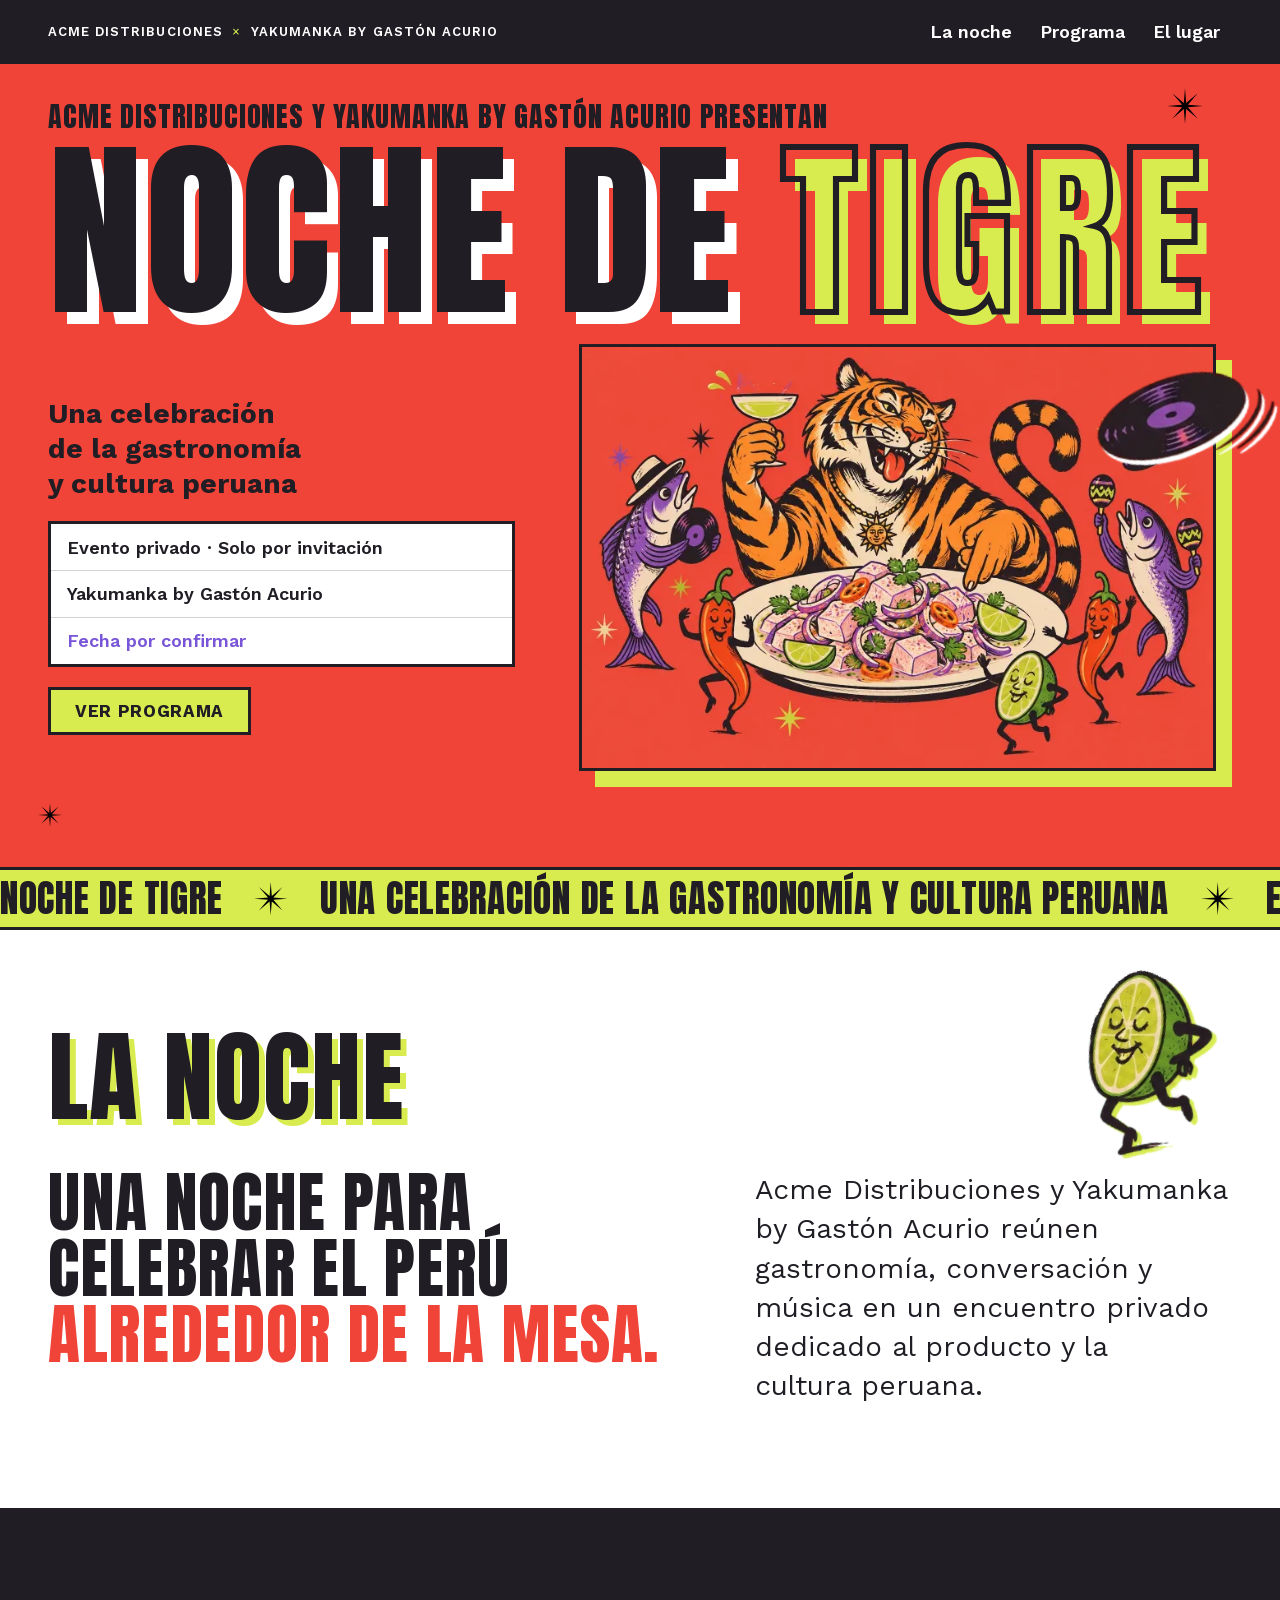
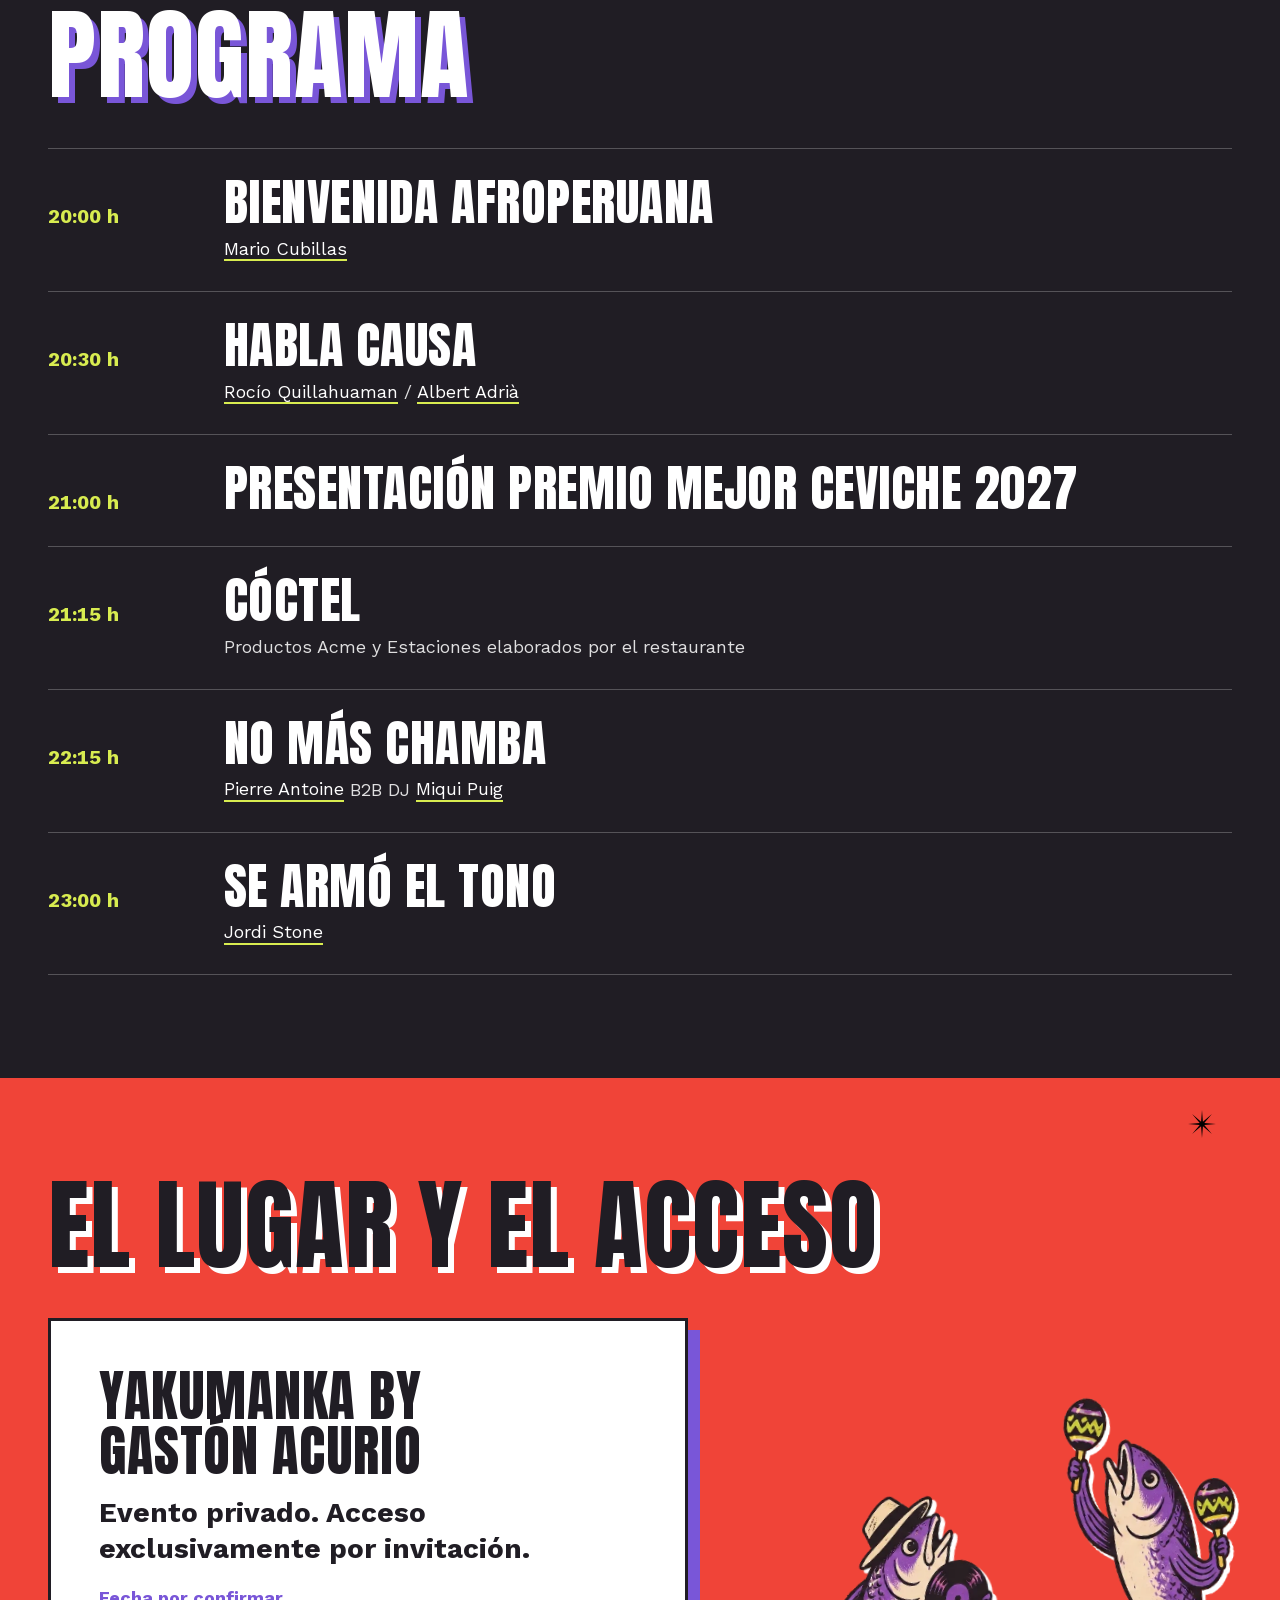
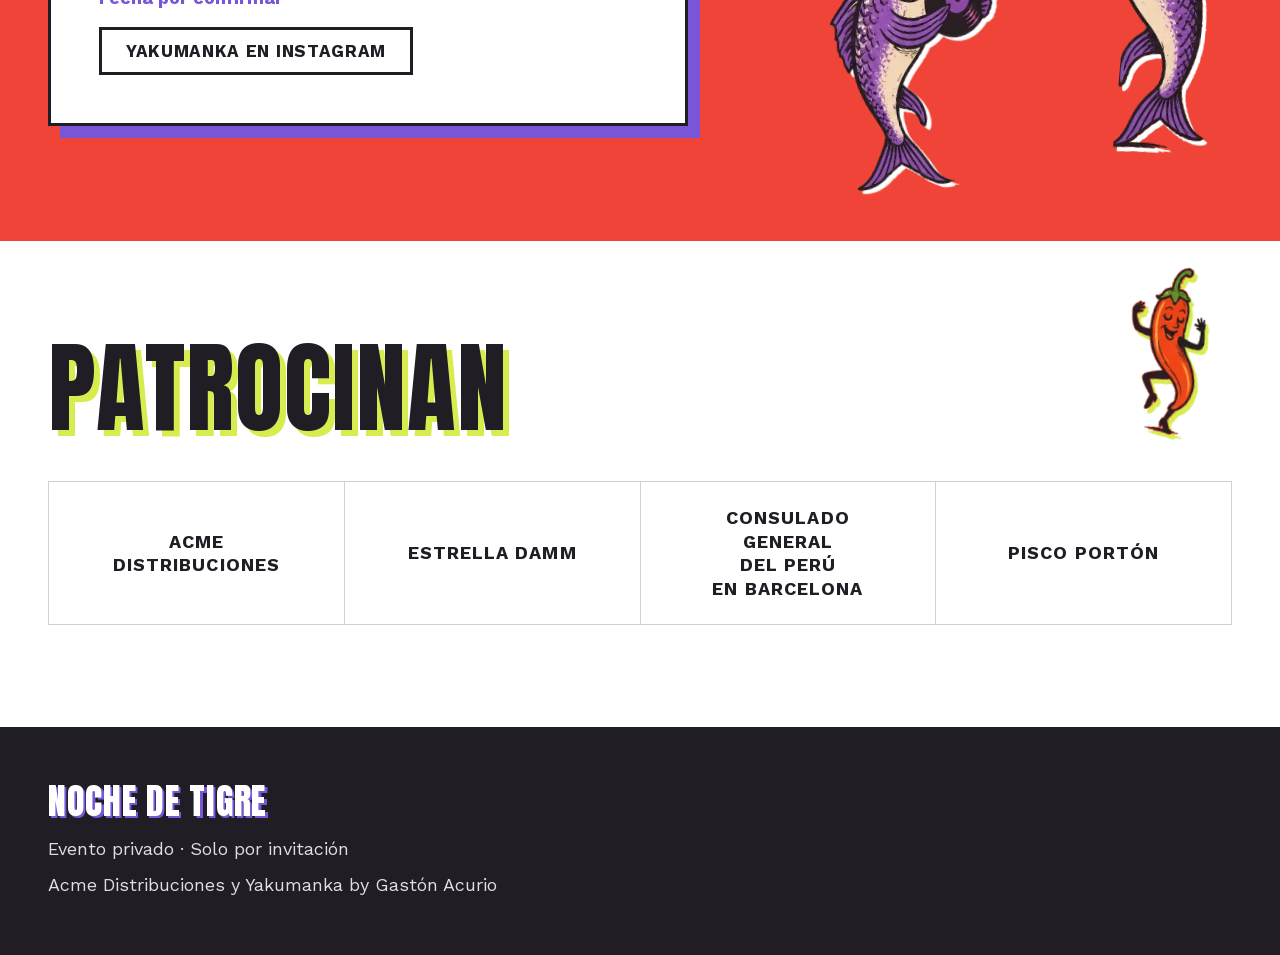
==== commit 2d34fe76: "Separa el rediseño en /v2/ y restaura la versión anterior La versión original vuelve a la raíz tal c" ====
--- a/index.html
+++ b/index.html
@@ -5,7 +5,7 @@
   <meta name="viewport" content="width=device-width, initial-scale=1">
   <title>Noche de Tigre · Acme Distribuciones y Yakumanka by Gastón Acurio</title>
   <meta name="description" content="Noche de Tigre: una celebración de la gastronomía y cultura peruana. Evento privado, solo por invitación, en Yakumanka by Gastón Acurio.">
-  <meta name="theme-color" content="#F2E4D8">
+  <meta name="theme-color" content="#F04438">
   <!-- Evento privado: la página no se indexa en buscadores. Quita esta línea solo si quieres que aparezca en ellos -->
   <meta name="robots" content="noindex, nofollow">
 
@@ -13,21 +13,21 @@
   <meta property="og:locale" content="es_ES">
   <meta property="og:title" content="Noche de Tigre">
   <meta property="og:description" content="Una celebración de la gastronomía y cultura peruana. Evento privado · Solo por invitación.">
-  <meta property="og:image" content="https://microcamora-ux.github.io/noche-de-tigre/assets/img/noche-de-tigre-og.jpg">
+  <!-- PENDIENTE: sustituir por la URL absoluta (https://dominio/assets/img/noche-de-tigre-og.jpg) al publicar -->
+  <meta property="og:image" content="assets/img/noche-de-tigre-og.jpg">
   <meta property="og:image:width" content="1200">
-  <meta property="og:image:height" content="630">
+  <meta property="og:image:height" content="800">
   <meta name="twitter:card" content="summary_large_image">
 
   <link rel="icon" href="assets/favicon.svg" type="image/svg+xml">
 
-  <!-- TIPOGRAFÍA PROVISIONAL · Fraunces y Hanken Grotesk sustituyen a SLTF Arcilla (titulares) y SLTF Ryecroft (texto)
-       hasta tener las licencias web. Al recibir los .woff2, sigue las instrucciones al principio de assets/styles.css
-       y borra estas tres líneas. -->
-  <link rel="preconnect" href="https://fonts.googleapis.com">
-  <link rel="preconnect" href="https://fonts.gstatic.com" crossorigin>
-  <link rel="stylesheet" href="https://fonts.googleapis.com/css2?family=Fraunces:ital,opsz,wght,SOFT,WONK@0,9..144,300..900,0..100,0..1;1,9..144,300..900,0..100,0..1&family=Hanken+Grotesk:ital,wght@0,300..700;1,400&display=swap">
-
-  <link rel="stylesheet" href="assets/styles.css?v=11">
+  <link rel="preload" href="assets/fonts/anton-latin.woff2" as="font" type="font/woff2" crossorigin>
+  <link rel="preload" href="assets/fonts/work-sans-latin.woff2" as="font" type="font/woff2" crossorigin>
+  <link rel="preload" as="image"
+        href="assets/img/noche-de-tigre-1024.webp"
+        imagesrcset="assets/img/noche-de-tigre-768.webp 768w, assets/img/noche-de-tigre-1024.webp 1024w, assets/img/noche-de-tigre-1536.webp 1536w"
+        imagesizes="(min-width: 64em) 56vw, (min-width: 48em) 52vw, 100vw">
+  <link rel="stylesheet" href="assets/styles.css?v=9">
   <script>document.documentElement.classList.add('js');</script>
 
   <script>
@@ -58,168 +58,20 @@
 <body>
   <a class="saltar" href="#contenido">Saltar al contenido</a>
 
-  <!-- =====================================================================
-       ILUSTRACIONES · sistema propio en SVG inspirado en la tradición peruana
-       (felino oculado de Paracas, colmillos de Chavín, peces de Chancay, chakana,
-       olas de Chan Chan). Los colores salen de las variables de assets/styles.css.
-       ===================================================================== -->
+  <!-- Motivo de destello: eco de las estrellas de la ilustración -->
   <svg width="0" height="0" style="position:absolute" aria-hidden="true" focusable="false">
-    <defs>
-      <!-- Destello de cuatro puntas -->
-      <symbol id="i-destello" viewBox="0 0 100 100">
-        <path d="M50 4 C54 38 62 46 96 50 C62 54 54 62 50 96 C46 62 38 54 4 50 C38 46 46 38 50 4 Z" fill="currentColor"/>
-      </symbol>
-
-      <!-- Estallido de rayos (eco de los soles de los mates burilados) -->
-      <symbol id="i-estallido" viewBox="0 0 100 100">
-        <g stroke="currentColor" stroke-width="3.2" stroke-linecap="round">
-          <path d="M50 4V96M4 50H96M17.5 17.5L82.5 82.5M82.5 17.5L17.5 82.5M32.4 7.5L67.6 92.5M7.5 32.4L92.5 67.6M67.6 7.5L32.4 92.5M92.5 32.4L7.5 67.6M41 5L59 95M5 41L95 59M59 5L41 95M95 41L5 59M24 10L76 90M10 24L90 76M76 10L24 90M90 24L10 76"/>
-        </g>
-        <circle cx="50" cy="50" r="9" fill="currentColor"/>
-      </symbol>
-
-      <!-- Chakana (cruz escalonada andina) -->
-      <symbol id="i-chakana" viewBox="0 0 100 100">
-        <path d="M38 6H62V20H80V38H94V62H80V80H62V94H38V80H20V62H6V38H20V20H38Z" fill="currentColor"/>
-        <circle cx="50" cy="50" r="11" fill="var(--crema)"/>
-      </symbol>
-
-      <!-- Marca: máscara de felino geométrica -->
-      <symbol id="i-marca" viewBox="0 0 100 100">
-        <path fill="currentColor" d="M14 10L34 30H66L86 10L90 52C90 78 72 94 50 94C28 94 10 78 10 52Z"/>
-        <circle cx="35" cy="52" r="10" fill="var(--crema)"/>
-        <circle cx="65" cy="52" r="10" fill="var(--crema)"/>
-        <circle cx="37" cy="50" r="4.5" fill="currentColor"/>
-        <circle cx="67" cy="50" r="4.5" fill="currentColor"/>
-        <path fill="var(--crema)" d="M36 72L42 86L46 74H54L58 86L64 72Z"/>
-        <path fill="var(--crema)" d="M46 34H54L50 44Z"/>
-      </symbol>
-
-      <!-- Ají con cara -->
-      <symbol id="i-aji" viewBox="0 0 120 230">
-        <g stroke="var(--tinta)" stroke-width="5" stroke-linecap="round" stroke-linejoin="round">
-          <path d="M44 170L30 214M30 214L16 216M74 168L92 208M92 208L106 204" fill="none"/>
-          <path d="M14 104L-2 92M106 96L118 76" fill="none"/>
-          <path d="M60 38C30 40 16 70 18 110C20 150 40 180 58 196C66 186 70 170 82 150C100 120 104 90 98 66C92 46 78 38 60 38Z" fill="var(--rojo)"/>
-          <path d="M60 40C58 26 64 14 78 8M50 42C56 34 70 34 76 42" fill="none" stroke-width="6"/>
-          <path d="M48 42C54 32 72 32 78 44C70 46 56 46 48 42Z" fill="var(--verde)"/>
-          <path d="M34 70C38 60 44 56 50 56" fill="none" stroke="var(--crema)" stroke-width="5"/>
-          <path d="M42 120C50 132 66 132 74 120" fill="var(--crema)"/>
-        </g>
-        <circle cx="46" cy="96" r="5.5" fill="var(--tinta)"/>
-        <circle cx="72" cy="94" r="5.5" fill="var(--tinta)"/>
-      </symbol>
-
-      <!-- Limón partido con cara -->
-      <symbol id="i-limon" viewBox="0 0 160 170">
-        <g stroke="var(--tinta)" stroke-width="5" stroke-linecap="round" stroke-linejoin="round">
-          <path d="M58 132L50 162M50 162L36 162M102 132L112 160M112 160L126 158" fill="none"/>
-          <path d="M14 70L-2 52M146 70L160 50" fill="none"/>
-          <circle cx="80" cy="76" r="66" fill="var(--verde)"/>
-          <circle cx="80" cy="76" r="52" fill="var(--lima)"/>
-          <path d="M80 28V124M38 52L122 100M38 100L122 52" fill="none" stroke="var(--verde)" stroke-width="4"/>
-          <circle cx="80" cy="76" r="8" fill="var(--crema)" stroke-width="4"/>
-          <ellipse cx="80" cy="102" rx="22" ry="12" fill="var(--rojo)"/>
-          <path d="M66 98H94" stroke="var(--crema)" stroke-width="4"/>
-        </g>
-        <circle cx="58" cy="66" r="6.5" fill="var(--tinta)"/>
-        <circle cx="102" cy="66" r="6.5" fill="var(--tinta)"/>
-      </symbol>
-
-      <!-- Pez de Chancay -->
-      <symbol id="i-pez" viewBox="0 0 220 120">
-        <g stroke="var(--tinta)" stroke-width="5" stroke-linejoin="round" stroke-linecap="round">
-          <path d="M160 60L212 18L200 60L212 102Z" fill="var(--rosa)"/>
-          <path d="M8 60C30 18 90 6 132 20C150 26 160 42 166 60C160 78 150 94 132 100C90 114 30 102 8 60Z" fill="var(--azul)"/>
-          <path d="M70 18C80 4 104 2 116 14M74 104C86 116 104 114 112 104" fill="var(--rosa)"/>
-          <path d="M58 26C66 46 66 74 58 94" fill="none"/>
-          <path d="M84 24L100 40L84 56L100 72L84 88L100 98M110 24L126 40L110 56L126 72L110 88" fill="none" stroke="var(--crema)" stroke-width="5"/>
-          <path d="M14 66C20 72 28 74 36 70" fill="none"/>
-          <circle cx="34" cy="48" r="11" fill="var(--crema)"/>
-        </g>
-        <circle cx="37" cy="47" r="5" fill="var(--tinta)"/>
-      </symbol>
-
-      <!-- Cajón peruano -->
-      <symbol id="i-cajon" viewBox="0 0 100 100">
-        <g stroke="var(--tinta)" stroke-width="4.5" stroke-linejoin="round" stroke-linecap="round">
-          <path d="M28 14H76L80 88H24Z" fill="var(--naranja)"/>
-          <path d="M28 14L22 8H70L76 14" fill="var(--amarillo)"/>
-          <circle cx="52" cy="62" r="11" fill="var(--tinta)"/>
-          <path d="M34 26H70" fill="none" stroke="var(--crema)"/>
-          <path d="M88 30C94 36 94 44 88 50M8 30C2 36 2 44 8 50M94 22C102 32 102 48 94 58" fill="none"/>
-        </g>
-      </symbol>
-
-      <!-- Causa limeña -->
-      <symbol id="i-causa" viewBox="0 0 100 100">
-        <g stroke="var(--tinta)" stroke-width="4.5" stroke-linejoin="round">
-          <ellipse cx="50" cy="82" rx="44" ry="12" fill="var(--crema)"/>
-          <path d="M22 50H78V78C78 84 22 84 22 78Z" fill="var(--amarillo)"/>
-          <path d="M22 50V62C22 68 78 68 78 62V50" fill="var(--verde)"/>
-          <ellipse cx="50" cy="40" rx="28" ry="8" fill="var(--amarillo)"/>
-          <path d="M22 40V50C22 56 78 56 78 50V40" fill="var(--amarillo)"/>
-          <circle cx="40" cy="34" r="5" fill="var(--tinta)"/>
-          <path d="M54 34C58 22 70 20 74 26C68 28 62 32 54 34Z" fill="var(--lima)"/>
-        </g>
-      </symbol>
-
-      <!-- Pisco sour -->
-      <symbol id="i-copa" viewBox="0 0 100 100">
-        <g stroke="var(--tinta)" stroke-width="4.5" stroke-linejoin="round" stroke-linecap="round">
-          <path d="M14 22H86C84 50 70 62 50 62C30 62 16 50 14 22Z" fill="var(--amarillo)"/>
-          <path d="M14 22H86C86 30 14 30 14 22Z" fill="var(--crema)"/>
-          <path d="M50 62V86M32 90H68" fill="none"/>
-          <path d="M80 10L66 26" fill="none"/>
-        </g>
-        <circle cx="38" cy="25" r="2.6" fill="var(--rojo)"/>
-        <circle cx="54" cy="24" r="2.6" fill="var(--rojo)"/>
-        <circle cx="64" cy="26" r="2" fill="var(--rojo)"/>
-      </symbol>
-
-      <!-- Vinilo con sol -->
-      <symbol id="i-vinilo" viewBox="0 0 100 100">
-        <circle cx="50" cy="50" r="44" fill="var(--tinta)"/>
-        <g fill="none" stroke="var(--crema)" stroke-opacity=".28" stroke-width="1.6">
-          <circle cx="50" cy="50" r="38"/><circle cx="50" cy="50" r="32"/><circle cx="50" cy="50" r="26"/>
-        </g>
-        <path d="M22 30A34 34 0 0 1 40 18" fill="none" stroke="var(--crema)" stroke-opacity=".7" stroke-width="3" stroke-linecap="round"/>
-        <circle cx="50" cy="50" r="17" fill="var(--naranja)"/>
-        <g stroke="var(--amarillo)" stroke-width="3" stroke-linecap="round">
-          <path d="M50 37V42M50 58V63M37 50H42M58 50H63M41 41L44 44M56 56L59 59M59 41L56 44M44 56L41 59"/>
-        </g>
-        <circle cx="50" cy="50" r="3.5" fill="var(--crema)"/>
-      </symbol>
-
-      <!-- Sol de fiesta -->
-      <symbol id="i-sol" viewBox="0 0 100 100">
-        <g stroke="var(--tinta)" stroke-width="4" stroke-linejoin="round">
-          <path fill="var(--naranja)" d="M50 2L58 20L76 8L74 28L96 28L82 44L98 56L78 62L86 82L66 76L60 96L50 80L40 96L34 76L14 82L22 62L2 56L18 44L4 28L26 28L24 8L42 20Z"/>
-          <circle cx="50" cy="50" r="24" fill="var(--amarillo)"/>
-          <path d="M38 56C42 66 58 66 62 56Z" fill="var(--tinta)" stroke-linecap="round"/>
-        </g>
-        <circle cx="41" cy="45" r="3.6" fill="var(--tinta)"/>
-        <circle cx="59" cy="45" r="3.6" fill="var(--tinta)"/>
-      </symbol>
-
-      <!-- Friso textil: chakana, ola escalonada de Chan Chan y rombo -->
-      <pattern id="p-friso" width="144" height="72" patternUnits="userSpaceOnUse">
-        <rect width="144" height="72" fill="var(--rosa)"/>
-        <path d="M0 72V54H12V42H24V30H36V42H48V54H60V72Z" fill="var(--azul)" stroke="var(--tinta)" stroke-width="3" stroke-linejoin="round"/>
-        <path d="M27 21H33V27H39V33H33V39H27V33H21V27H27Z" transform="translate(0 -12)" fill="var(--amarillo)" stroke="var(--tinta)" stroke-width="3"/>
-        <path d="M84 12H96V20H104V30H112V42H104V52H96V60H84V52H76V42H68V30H76V20H84Z" fill="var(--naranja)" stroke="var(--tinta)" stroke-width="3" stroke-linejoin="round"/>
-        <rect x="86" y="32" width="8" height="8" fill="var(--crema)" stroke="var(--tinta)" stroke-width="3"/>
-        <path d="M126 22L136 36L126 50L116 36Z" fill="var(--lima)" stroke="var(--tinta)" stroke-width="3" stroke-linejoin="round"/>
-      </pattern>
-    </defs>
+    <symbol id="destello" viewBox="0 0 24 24">
+      <path d="M12 0 L12.8 10.06 L20.49 3.51 L13.94 11.2 L24 12 L13.94 12.8 L20.49 20.49 L12.8 13.94 L12 24 L11.2 13.94 L3.51 20.49 L10.06 12.8 L0 12 L10.06 11.2 L3.51 3.51 L11.2 10.06 Z"/>
+    </symbol>
   </svg>
 
   <header class="cabecera">
     <div class="contenedor cabecera__inner">
-      <a class="cabecera__marca" href="#contenido" aria-label="Noche de Tigre, inicio">
-        <svg class="cabecera__icono" aria-hidden="true" focusable="false"><use href="#i-marca"/></svg>
-        <span class="cabecera__nombre">Noche de Tigre</span>
-      </a>
+      <p class="cabecera__org">
+        <span>Acme Distribuciones</span>
+        <span class="cabecera__x" aria-hidden="true">×</span><span class="visualmente-oculto"> y </span>
+        <span>Yakumanka<span class="cabecera__apellido"> by Gastón Acurio</span></span>
+      </p>
       <nav class="nav" aria-label="Secciones">
         <ul>
           <li><a href="#la-noche">La noche</a></li>
@@ -234,15 +86,17 @@
 
     <!-- 1 · PRIMERA PANTALLA -->
     <section class="hero" aria-labelledby="titulo">
+      <svg class="destello destello--1" aria-hidden="true" focusable="false"><use href="#destello"/></svg>
+      <svg class="destello destello--2" aria-hidden="true" focusable="false"><use href="#destello"/></svg>
+      <svg class="destello destello--5" aria-hidden="true" focusable="false"><use href="#destello"/></svg>
+      <svg class="destello destello--6" aria-hidden="true" focusable="false"><use href="#destello"/></svg>
+
       <div class="contenedor hero__inner">
+        <p class="hero__presentan">Acme Distribuciones y Yakumanka by Gastón Acurio presentan</p>
+
+        <h1 id="titulo" class="hero__titulo"><span class="hero__l1" data-text="Noche de">Noche de</span> <span class="hero__l2" data-text="Tigre">Tigre</span></h1>
+
         <div class="hero__texto">
-          <p class="hero__presentan">Acme Distribuciones <span class="hero__y">&amp;</span> Yakumanka by Gastón Acurio presentan</p>
-
-          <h1 id="titulo" class="hero__titulo">
-            <span class="hero__l1">Noche de</span>
-            <span class="hero__l2">Tigre</span>
-          </h1>
-
           <p class="hero__sub">Una celebración de la gastronomía y cultura peruana</p>
 
           <ul class="hero__datos" aria-label="Datos del evento">
@@ -252,165 +106,98 @@
           </ul>
 
           <div class="hero__acciones">
-            <a class="btn btn--principal btn--programa" href="#programa">Ver programa <span aria-hidden="true">↓</span></a>
+            <a class="btn btn--principal btn--programa" href="#programa">Ver programa</a>
             <a class="btn btn--principal" data-campo="confirmacion" href="#" hidden>Confirmar asistencia</a>
           </div>
         </div>
 
-        <!-- Felino oculado (Paracas) con colmillos de Chavín, rodeado de su corte de ajíes, limones y peces -->
-        <div class="hero__visual" role="img" aria-label="Ilustración: máscara de tigre inspirada en el felino de Paracas, rodeada de ajíes, limones y peces que bailan">
-          <svg class="felino" viewBox="0 0 600 600" aria-hidden="true" focusable="false">
-            <g class="felino__halo">
-              <use href="#i-estallido" x="10" y="10" width="580" height="580" style="color:var(--naranja)"/>
-            </g>
-            <!-- Serpientes que salen de la cabeza, como en los mantos Paracas -->
-            <g class="felino__serpientes" stroke-linecap="round" fill="none" style="color:var(--amarillo)">
-              <g id="serpiente">
-                <path d="M300 160C276 128 324 112 300 82C284 62 300 44 300 44" stroke="var(--tinta)" stroke-width="34"/>
-                <path d="M300 160C276 128 324 112 300 82C284 62 300 44 300 44" stroke="currentColor" stroke-width="22"/>
-                <circle cx="300" cy="40" r="20" fill="currentColor" stroke="var(--tinta)" stroke-width="6"/>
-                <circle cx="306" cy="36" r="5" fill="var(--tinta)" stroke="none"/>
-              </g>
-              <use href="#serpiente" transform="rotate(-42 300 300)" style="color:var(--rosa)"/>
-              <use href="#serpiente" transform="rotate(42 300 300)" style="color:var(--azul)"/>
-              <use href="#serpiente" transform="rotate(-84 300 300)" style="color:var(--lima)"/>
-              <use href="#serpiente" transform="rotate(84 300 300)" style="color:var(--lima)"/>
-            </g>
-            <g stroke="var(--tinta)" stroke-width="7" stroke-linejoin="round" stroke-linecap="round">
-              <!-- Orejas -->
-              <path d="M176 214L160 112L262 160Z" fill="var(--naranja)"/>
-              <path d="M424 214L440 112L338 160Z" fill="var(--naranja)"/>
-              <path d="M184 190L176 136L230 162Z" fill="var(--rosa)" stroke-width="5"/>
-              <path d="M416 190L424 136L370 162Z" fill="var(--rosa)" stroke-width="5"/>
-              <!-- Cabeza -->
-              <path d="M300 150C392 150 440 182 446 262L452 360C452 438 390 482 300 482C210 482 148 438 148 360L154 262C160 182 208 150 300 150Z" fill="var(--naranja)"/>
-              <!-- Rayas escalonadas -->
-              <path d="M150 300H186V318H168V336H150" fill="var(--tinta)"/>
-              <path d="M450 300H414V318H432V336H450" fill="var(--tinta)"/>
-              <path d="M152 380H178V398H156" fill="var(--tinta)"/>
-              <path d="M448 380H422V398H444" fill="var(--tinta)"/>
-              <!-- Chakana en la frente -->
-              <path d="M288 166H312V180H326V194H338V218H326V232H312V246H288V232H274V218H262V194H274V180H288Z" fill="var(--amarillo)"/>
-              <circle cx="300" cy="206" r="9" fill="var(--rojo)" stroke-width="5"/>
-              <path d="M226 186L246 226M374 186L354 226" fill="none"/>
-              <!-- Hocico -->
-              <path d="M300 300C350 300 386 330 386 372C386 414 350 436 300 436C250 436 214 414 214 372C214 330 250 300 300 300Z" fill="var(--crema)"/>
-              <!-- Ojos oculados -->
-              <circle cx="232" cy="282" r="46" fill="var(--crema)"/>
-              <circle cx="368" cy="282" r="46" fill="var(--crema)"/>
-              <circle cx="232" cy="282" r="28" fill="var(--amarillo)" stroke-width="6"/>
-              <circle cx="368" cy="282" r="28" fill="var(--amarillo)" stroke-width="6"/>
-              <!-- Nariz -->
-              <path d="M272 318H328L300 352Z" fill="var(--rosa)"/>
-              <!-- Boca con colmillos -->
-              <path d="M236 378C262 396 338 396 364 378C356 418 330 432 300 432C270 432 244 418 236 378Z" fill="var(--tinta)"/>
-              <path d="M250 384L262 422L274 390Z" fill="var(--crema)" stroke-width="5"/>
-              <path d="M350 384L338 422L326 390Z" fill="var(--crema)" stroke-width="5"/>
-              <path d="M282 392H318V404H282Z" fill="var(--crema)" stroke-width="4"/>
-              <!-- Bigotes -->
-              <path d="M210 360L120 344M212 378L114 384M218 396L130 424M390 360L480 344M388 378L486 384M382 396L470 424" fill="none" stroke-width="6"/>
-            </g>
-            <circle class="felino__pupila" cx="240" cy="276" r="13" fill="var(--tinta)"/>
-            <circle class="felino__pupila" cx="376" cy="276" r="13" fill="var(--tinta)"/>
-            <circle cx="245" cy="271" r="4" fill="var(--crema)"/>
-            <circle cx="381" cy="271" r="4" fill="var(--crema)"/>
-          </svg>
-
-          <svg class="corte corte--aji" aria-hidden="true" focusable="false"><use href="#i-aji"/></svg>
-          <svg class="corte corte--limon" aria-hidden="true" focusable="false"><use href="#i-limon"/></svg>
-          <svg class="corte corte--pez" aria-hidden="true" focusable="false"><use href="#i-pez"/></svg>
-          <svg class="corte corte--vinilo" aria-hidden="true" focusable="false"><use href="#i-vinilo"/></svg>
-          <svg class="chispa chispa--1" aria-hidden="true" focusable="false"><use href="#i-destello"/></svg>
-          <svg class="chispa chispa--2" aria-hidden="true" focusable="false"><use href="#i-destello"/></svg>
-          <svg class="chispa chispa--3" aria-hidden="true" focusable="false"><use href="#i-destello"/></svg>
-        </div>
-      </div>
-    </section>
-
-    <!-- Cinta monumental (decorativa: repite textos de la primera pantalla) -->
+        <div class="hero__visual">
+          <!-- ILUSTRACIÓN PRINCIPAL · para sustituirla, cambia los tres archivos de assets/img/ (768, 1024 y 1536 px de ancho, proporción 3:2) -->
+          <figure class="hero__figura">
+            <img src="assets/img/noche-de-tigre-1024.webp"
+                 srcset="assets/img/noche-de-tigre-768.webp 768w, assets/img/noche-de-tigre-1024.webp 1024w, assets/img/noche-de-tigre-1536.webp 1536w"
+                 sizes="(min-width: 64em) 56vw, (min-width: 48em) 52vw, 100vw"
+                 width="1536" height="1024"
+                 alt="Tigre ilustrado brindando junto a un plato de ceviche, rodeado de cítricos, ajíes y motivos musicales"
+                 fetchpriority="high" decoding="async">
+          </figure>
+          <!-- Personaje que se escapa del marco (recorte de la propia ilustración, decorativo) -->
+          <span class="flotante flotante--vinilo" aria-hidden="true"><img src="assets/img/personajes/vinilo.webp" alt="" width="163" height="102" decoding="async"></span>
+        </div>
+      </div>
+    </section>
+
+    <!-- Cinta cinética (decorativa: repite textos de la primera pantalla) -->
     <div class="cinta" aria-hidden="true">
       <div class="cinta__pista">
         <span class="cinta__grupo">
-          <span>Noche de <em>Tigre</em></span><svg class="cinta__sep cinta__sep--sol"><use href="#i-destello"/></svg>
-          <span>Gastronomía</span><svg class="cinta__sep cinta__sep--estallido"><use href="#i-estallido"/></svg>
-          <span><em>Cultura peruana</em></span><svg class="cinta__sep cinta__sep--chakana"><use href="#i-chakana"/></svg>
+          <span>Noche de Tigre</span><svg class="cinta__sep" aria-hidden="true" focusable="false"><use href="#destello"/></svg>
+          <span>Una celebración de la gastronomía y cultura peruana</span><svg class="cinta__sep" aria-hidden="true" focusable="false"><use href="#destello"/></svg>
+          <span>Evento privado · Solo por invitación</span><svg class="cinta__sep" aria-hidden="true" focusable="false"><use href="#destello"/></svg>
+          <span>Yakumanka by Gastón Acurio</span><svg class="cinta__sep" aria-hidden="true" focusable="false"><use href="#destello"/></svg>
         </span>
         <span class="cinta__grupo">
-          <span>Noche de <em>Tigre</em></span><svg class="cinta__sep cinta__sep--sol"><use href="#i-destello"/></svg>
-          <span>Gastronomía</span><svg class="cinta__sep cinta__sep--estallido"><use href="#i-estallido"/></svg>
-          <span><em>Cultura peruana</em></span><svg class="cinta__sep cinta__sep--chakana"><use href="#i-chakana"/></svg>
+          <span>Noche de Tigre</span><svg class="cinta__sep" aria-hidden="true" focusable="false"><use href="#destello"/></svg>
+          <span>Una celebración de la gastronomía y cultura peruana</span><svg class="cinta__sep" aria-hidden="true" focusable="false"><use href="#destello"/></svg>
+          <span>Evento privado · Solo por invitación</span><svg class="cinta__sep" aria-hidden="true" focusable="false"><use href="#destello"/></svg>
+          <span>Yakumanka by Gastón Acurio</span><svg class="cinta__sep" aria-hidden="true" focusable="false"><use href="#destello"/></svg>
         </span>
       </div>
     </div>
 
     <!-- 2 · LA NOCHE -->
-    <section id="la-noche" class="seccion noche" aria-labelledby="t-la-noche">
-      <svg class="noche__aji" data-revelar="flotante" aria-hidden="true" focusable="false"><use href="#i-aji"/></svg>
-      <svg class="noche__limon" data-revelar="flotante" aria-hidden="true" focusable="false"><use href="#i-limon"/></svg>
-      <div class="contenedor noche__inner">
-        <svg class="ornamento" data-revelar="bloque" aria-hidden="true" focusable="false"><use href="#i-marca"/></svg>
-        <h2 id="t-la-noche" class="etiqueta" data-revelar="bloque">La noche</h2>
-        <p class="noche__destacado" data-revelar="bloque">
-          Una noche para celebrar el Perú
-          <svg class="en-linea en-linea--destello" aria-hidden="true" focusable="false"><use href="#i-destello"/></svg>
-          <em>alrededor de la mesa.</em>
-        </p>
-        <p class="noche__texto" data-revelar="bloque">Acme Distribuciones y Yakumanka by Gastón Acurio reúnen gastronomía, conversación y música en un encuentro privado dedicado al producto y la cultura peruana.</p>
-      </div>
-    </section>
-
-    <svg class="friso" aria-hidden="true" focusable="false"><rect width="100%" height="100%" fill="url(#p-friso)"/></svg>
+    <section id="la-noche" class="seccion seccion--blanca" aria-labelledby="t-la-noche">
+      <span class="flotante flotante--lima" data-revelar="flotante" aria-hidden="true"><img src="assets/img/personajes/lima.webp" alt="" width="181" height="255" loading="lazy" decoding="async"></span>
+      <div class="contenedor">
+        <h2 id="t-la-noche" class="seccion__titulo" data-revelar="titulo">La noche</h2>
+        <div class="noche">
+          <p class="noche__destacado" data-revelar="bloque">Una noche para celebrar el Perú <span class="noche__acento">alrededor de la mesa.</span></p>
+          <p class="noche__texto" data-revelar="bloque">Acme Distribuciones y Yakumanka by Gastón Acurio reúnen gastronomía, conversación y música en un encuentro privado dedicado al producto y la cultura peruana.</p>
+        </div>
+      </div>
+    </section>
 
     <!-- 3 · PROGRAMA -->
-    <section id="programa" class="seccion programa-seccion" aria-labelledby="t-programa">
-      <div class="contenedor">
-        <div class="seccion__cabeza">
-          <h2 id="t-programa" class="seccion__titulo" data-revelar="titulo">Pro<em>grama</em></h2>
-          <p class="seccion__nota" data-revelar="bloque">Seis momentos, de la bienvenida al último baile.</p>
-        </div>
+    <section id="programa" class="seccion seccion--tinta" aria-labelledby="t-programa">
+      <div class="contenedor">
+        <h2 id="t-programa" class="seccion__titulo" data-revelar="titulo">Programa</h2>
         <ol class="programa" data-revelar="filas">
           <li class="programa__fila" style="--i:0">
-            <time class="programa__hora" datetime="20:00">20:00</time>
-            <svg class="programa__icono" aria-hidden="true" focusable="false"><use href="#i-cajon"/></svg>
+            <time class="programa__hora" datetime="20:00">20:00 h</time>
             <div class="programa__cuerpo">
               <h3 class="programa__nombre">Bienvenida Afroperuana</h3>
               <p class="programa__quien"><span class="perfil" data-instagram="mario-cubillas">Mario Cubillas</span></p>
             </div>
           </li>
           <li class="programa__fila" style="--i:1">
-            <time class="programa__hora" datetime="20:30">20:30</time>
-            <svg class="programa__icono" aria-hidden="true" focusable="false"><use href="#i-causa"/></svg>
+            <time class="programa__hora" datetime="20:30">20:30 h</time>
             <div class="programa__cuerpo">
               <h3 class="programa__nombre">Habla causa</h3>
-              <p class="programa__quien"><span class="perfil" data-instagram="rocio-quillahuaman">Rocío Quillahuaman</span> <span class="programa__con">con</span> <span class="perfil" data-instagram="albert-adria">Albert Adrià</span></p>
+              <p class="programa__quien"><span class="perfil" data-instagram="rocio-quillahuaman">Rocío Quillahuaman</span> / <span class="perfil" data-instagram="albert-adria">Albert Adrià</span></p>
             </div>
           </li>
           <li class="programa__fila" style="--i:2">
-            <time class="programa__hora" datetime="21:00">21:00</time>
-            <svg class="programa__icono" aria-hidden="true" focusable="false"><use href="#i-pez"/></svg>
+            <time class="programa__hora" datetime="21:00">21:00 h</time>
             <div class="programa__cuerpo">
               <h3 class="programa__nombre">Presentación Premio Mejor Ceviche 2027</h3>
             </div>
           </li>
           <li class="programa__fila" style="--i:3">
-            <time class="programa__hora" datetime="21:15">21:15</time>
-            <svg class="programa__icono" aria-hidden="true" focusable="false"><use href="#i-copa"/></svg>
+            <time class="programa__hora" datetime="21:15">21:15 h</time>
             <div class="programa__cuerpo">
               <h3 class="programa__nombre">Cóctel</h3>
-              <p class="programa__quien">Productos Acme y estaciones elaboradas por el restaurante</p>
+              <p class="programa__quien">Productos Acme y Estaciones elaborados por el restaurante</p>
             </div>
           </li>
           <li class="programa__fila" style="--i:4">
-            <time class="programa__hora" datetime="22:15">22:15</time>
-            <svg class="programa__icono" aria-hidden="true" focusable="false"><use href="#i-vinilo"/></svg>
+            <time class="programa__hora" datetime="22:15">22:15 h</time>
             <div class="programa__cuerpo">
               <h3 class="programa__nombre">No más chamba</h3>
-              <p class="programa__quien"><span class="perfil" data-instagram="pierre-antoine">Pierre Antoine</span> <span class="programa__con">B2B</span> DJ <span class="perfil" data-instagram="miqui-puig">Miqui Puig</span></p>
+              <p class="programa__quien"><span class="perfil" data-instagram="pierre-antoine">Pierre Antoine</span> B2B DJ <span class="perfil" data-instagram="miqui-puig">Miqui Puig</span></p>
             </div>
           </li>
           <li class="programa__fila" style="--i:5">
-            <time class="programa__hora" datetime="23:00">23:00</time>
-            <svg class="programa__icono" aria-hidden="true" focusable="false"><use href="#i-sol"/></svg>
+            <time class="programa__hora" datetime="23:00">23:00 h</time>
             <div class="programa__cuerpo">
               <h3 class="programa__nombre">Se armó el tono</h3>
               <p class="programa__quien"><span class="perfil" data-instagram="jordi-stone">Jordi Stone</span></p>
@@ -420,72 +207,32 @@
       </div>
     </section>
 
-    <!-- Desfile: la comparsa de la noche cruza la pantalla (decorativo) -->
-    <div class="desfile" aria-hidden="true">
-      <div class="desfile__pista">
-        <span class="desfile__grupo">
-          <svg class="desfile__p desfile__p--aji" style="--d:0"><use href="#i-aji"/></svg>
-          <svg class="desfile__chispa"><use href="#i-destello"/></svg>
-          <svg class="desfile__p desfile__p--cajon" style="--d:1"><use href="#i-cajon"/></svg>
-          <svg class="desfile__chispa desfile__chispa--b"><use href="#i-chakana"/></svg>
-          <svg class="desfile__p desfile__p--limon" style="--d:2"><use href="#i-limon"/></svg>
-          <svg class="desfile__chispa"><use href="#i-destello"/></svg>
-          <svg class="desfile__p desfile__p--copa" style="--d:3"><use href="#i-copa"/></svg>
-          <svg class="desfile__chispa desfile__chispa--b"><use href="#i-chakana"/></svg>
-          <svg class="desfile__p desfile__p--pez" style="--d:4"><use href="#i-pez"/></svg>
-          <svg class="desfile__chispa"><use href="#i-destello"/></svg>
-          <svg class="desfile__p desfile__p--sol" style="--d:5"><use href="#i-sol"/></svg>
-          <svg class="desfile__chispa desfile__chispa--b"><use href="#i-chakana"/></svg>
-          <svg class="desfile__p desfile__p--causa" style="--d:6"><use href="#i-causa"/></svg>
-          <svg class="desfile__chispa"><use href="#i-destello"/></svg>
-          <svg class="desfile__p desfile__p--vinilo" style="--d:7"><use href="#i-vinilo"/></svg>
-          <svg class="desfile__chispa desfile__chispa--b"><use href="#i-chakana"/></svg>
-        </span>
-        <span class="desfile__grupo">
-          <svg class="desfile__p desfile__p--aji" style="--d:0"><use href="#i-aji"/></svg>
-          <svg class="desfile__chispa"><use href="#i-destello"/></svg>
-          <svg class="desfile__p desfile__p--cajon" style="--d:1"><use href="#i-cajon"/></svg>
-          <svg class="desfile__chispa desfile__chispa--b"><use href="#i-chakana"/></svg>
-          <svg class="desfile__p desfile__p--limon" style="--d:2"><use href="#i-limon"/></svg>
-          <svg class="desfile__chispa"><use href="#i-destello"/></svg>
-          <svg class="desfile__p desfile__p--copa" style="--d:3"><use href="#i-copa"/></svg>
-          <svg class="desfile__chispa desfile__chispa--b"><use href="#i-chakana"/></svg>
-          <svg class="desfile__p desfile__p--pez" style="--d:4"><use href="#i-pez"/></svg>
-          <svg class="desfile__chispa"><use href="#i-destello"/></svg>
-          <svg class="desfile__p desfile__p--sol" style="--d:5"><use href="#i-sol"/></svg>
-          <svg class="desfile__chispa desfile__chispa--b"><use href="#i-chakana"/></svg>
-          <svg class="desfile__p desfile__p--causa" style="--d:6"><use href="#i-causa"/></svg>
-          <svg class="desfile__chispa"><use href="#i-destello"/></svg>
-          <svg class="desfile__p desfile__p--vinilo" style="--d:7"><use href="#i-vinilo"/></svg>
-          <svg class="desfile__chispa desfile__chispa--b"><use href="#i-chakana"/></svg>
-        </span>
-      </div>
-    </div>
-
     <!-- 4 · EL LUGAR Y EL ACCESO -->
-    <section id="el-lugar" class="seccion lugar-seccion" aria-labelledby="t-el-lugar">
-      <svg class="lugar__sol" aria-hidden="true" focusable="false"><use href="#i-sol"/></svg>
-      <svg class="lugar__pez" data-revelar="flotante" aria-hidden="true" focusable="false"><use href="#i-pez"/></svg>
-      <div class="contenedor lugar-seccion__inner">
-        <h2 id="t-el-lugar" class="seccion__titulo" data-revelar="titulo">El lugar <em>y el acceso</em></h2>
+    <section id="el-lugar" class="seccion seccion--coral" aria-labelledby="t-el-lugar">
+      <svg class="destello destello--4" aria-hidden="true" focusable="false"><use href="#destello"/></svg>
+      <span class="flotante flotante--pez-izquierda" data-revelar="flotante" aria-hidden="true"><img src="assets/img/personajes/pez-izquierda.webp" alt="" width="299" height="527" loading="lazy" decoding="async"></span>
+      <span class="flotante flotante--pez-derecha" data-revelar="flotante" aria-hidden="true"><img src="assets/img/personajes/pez-derecha.webp" alt="" width="280" height="541" loading="lazy" decoding="async"></span>
+      <div class="contenedor">
+        <h2 id="t-el-lugar" class="seccion__titulo" data-revelar="titulo">El lugar y el acceso</h2>
         <div class="lugar" data-revelar="sello">
-          <p class="lugar__nombre">Yakumanka <span>by Gastón Acurio</span></p>
+          <p class="lugar__nombre">Yakumanka by Gastón Acurio</p>
           <p class="lugar__acceso">Evento privado. Acceso exclusivamente por invitación.</p>
           <p class="lugar__fecha pendiente" data-campo="fecha">Fecha por confirmar</p>
           <p class="lugar__direccion" data-campo="direccion" hidden></p>
           <div class="lugar__acciones">
-            <a class="btn btn--principal" data-campo="confirmacion" href="#" hidden>Confirmar asistencia</a>
             <a class="btn btn--secundario" data-campo="mapa" href="#" hidden>Cómo llegar</a>
             <a class="btn btn--secundario" data-instagram-boton="yakumanka" href="#" hidden>Yakumanka en Instagram</a>
+            <a class="btn btn--principal" data-campo="confirmacion" href="#" hidden>Confirmar asistencia</a>
           </div>
         </div>
       </div>
     </section>
 
     <!-- 5 · PATROCINADORES -->
-    <section id="patrocinan" class="seccion patrocinan" aria-labelledby="t-patrocinan">
-      <div class="contenedor">
-        <h2 id="t-patrocinan" class="etiqueta" data-revelar="bloque">Patrocinan</h2>
+    <section id="patrocinan" class="seccion seccion--blanca" aria-labelledby="t-patrocinan">
+      <span class="flotante flotante--aji" data-revelar="flotante" aria-hidden="true"><img src="assets/img/personajes/aji.webp" alt="" width="187" height="410" loading="lazy" decoding="async"></span>
+      <div class="contenedor">
+        <h2 id="t-patrocinan" class="seccion__titulo" data-revelar="titulo">Patrocinan</h2>
         <!-- LOGOTIPOS · cuando lleguen los archivos oficiales, sustituye cada <span> por:
              <img src="assets/patrocinadores/nombre.svg" alt="Nombre del patrocinador" width="200" height="60"> -->
         <ul class="patrocinadores" data-revelar="filas">
@@ -500,16 +247,13 @@
   </main>
 
   <footer class="pie">
-    <svg class="friso friso--pie" aria-hidden="true" focusable="false"><rect width="100%" height="100%" fill="url(#p-friso)"/></svg>
     <div class="contenedor pie__inner">
-      <p class="pie__marca" aria-hidden="true">Noche de <em>Tigre</em></p>
-      <div class="pie__datos">
-        <p>Evento privado · Solo por invitación</p>
-        <p>Acme Distribuciones &amp; Yakumanka by Gastón Acurio</p>
-      </div>
+      <p class="pie__marca">Noche de Tigre</p>
+      <p class="pie__texto">Evento privado · Solo por invitación</p>
+      <p class="pie__texto">Acme Distribuciones y Yakumanka by Gastón Acurio</p>
     </div>
   </footer>
 
-  <script src="assets/main.js?v=11" defer></script>
+  <script src="assets/main.js?v=9" defer></script>
 </body>
 </html>
--- a/assets/styles.css
+++ b/assets/styles.css
@@ -1,690 +1,743 @@
-/* =========================================================================
-   NOCHE DE TIGRE · «Retablo nocturno»
-   Base crema y editorial; estallidos de ilustración a color pleno.
-
-   CAMBIO DE TIPOGRAFÍA · cuando tengas las licencias web de YouWorkForThem:
-   1. Copia los .woff2 en assets/fonts/ (p. ej. sltf-arcilla.woff2, sltf-arcilla-italic.woff2,
-      sltf-ryecroft.woff2).
-   2. Descomenta los @font-face de abajo y ajusta los nombres de archivo.
-   3. En :root, pon --f-titular: "SLTF Arcilla", … y --f-texto: "SLTF Ryecroft", …
-   4. Borra el bloque de Google Fonts del <head> de index.html.
-   ========================================================================= */
-
-/*
-@font-face { font-family: "SLTF Arcilla"; src: url("fonts/sltf-arcilla.woff2") format("woff2"); font-weight: 100 900; font-display: swap; }
-@font-face { font-family: "SLTF Arcilla"; src: url("fonts/sltf-arcilla-italic.woff2") format("woff2"); font-weight: 100 900; font-style: italic; font-display: swap; }
-@font-face { font-family: "SLTF Ryecroft"; src: url("fonts/sltf-ryecroft.woff2") format("woff2"); font-weight: 100 900; font-display: swap; }
-*/
-
+/* =====================================================================
+   NOCHE DE TIGRE · hoja de estilos
+   Paleta: coral (superficie protagonista) · tinta (texto y zonas oscuras)
+           blanco (superficies de lectura) · lima (acento) · violeta (detalle)
+   Tipografía: Anton (display, cartel) + Work Sans (cuerpo, nombres, horarios)
+   Lenguaje: capas de color "mal registradas" como en una serigrafía o risografía,
+             sin degradados ni sombras difusas.
+   ===================================================================== */
+
+/* ---------- Fuentes autoalojadas (subconjunto latino: cubre todo el español) ---------- */
+@font-face {
+  font-family: "Anton";
+  src: url("fonts/anton-latin.woff2") format("woff2");
+  font-weight: 400;
+  font-style: normal;
+  font-display: swap;
+  unicode-range: U+0000-00FF, U+0131, U+0152-0153, U+02BB-02BC, U+02C6, U+02DA, U+02DC, U+0304, U+0308, U+0329, U+2000-206F, U+20AC, U+2122, U+2191, U+2193, U+2212, U+2215, U+FEFF, U+FFFD;
+}
+@font-face {
+  font-family: "Work Sans";
+  src: url("fonts/work-sans-latin.woff2") format("woff2");
+  font-weight: 400 700;
+  font-style: normal;
+  font-display: swap;
+  unicode-range: U+0000-00FF, U+0131, U+0152-0153, U+02BB-02BC, U+02C6, U+02DA, U+02DC, U+0304, U+0308, U+0329, U+2000-206F, U+20AC, U+2122, U+2191, U+2193, U+2212, U+2215, U+FEFF, U+FFFD;
+}
+
+/* ---------- Tokens ---------- */
 :root {
-  /* Tipografía */
-  --f-titular: "Fraunces", "Iowan Old Style", Georgia, serif;
-  --f-texto: "Hanken Grotesk", "Helvetica Neue", Arial, sans-serif;
-
-  /* Superficies y tinta */
-  --crema: #F2E4D8;
-  --crema-2: #EBD6C5;
-  --papel: #F8EEE5;
-  --tinta: #26190F;
-  --tinta-suave: #5B4636;
-
-  /* Acento de interfaz */
-  --oliva: #6B6A16;
-  --oliva-oscuro: #4E4D0D;
-
-  /* Pigmentos de la ilustración */
-  --rojo: #E2432A;
-  --naranja: #F2621F;
-  --amarillo: #F4BE2E;
-  --rosa: #F28BA8;
-  --azul: #5F92C2;
-  --verde: #5E8C2E;
-  --lima: #C6D84A;
-
-  --contenedor: 84rem;
+  --coral: #F04438;
+  --tinta: #201D24;
+  --blanco: #FFFFFF;
+  --lima: #D8EC50;
+  --violeta: #7956D8;
+
+  --linea-oscura: rgba(32, 29, 36, 0.2);
+  --linea-clara: rgba(255, 255, 255, 0.24);
+  --texto-suave-oscuro: rgba(255, 255, 255, 0.86);
+
+  --f-display: "Anton", Impact, "Arial Narrow", "Helvetica Neue", Arial, sans-serif;
+  --f-texto: "Work Sans", system-ui, -apple-system, "Segoe UI", Roboto, Helvetica, Arial, sans-serif;
+
+  --ancho: 76rem;
   --gutter: clamp(1rem, 4vw, 3rem);
-  --radio: 999px;
-  --facil: cubic-bezier(.2, .8, .2, 1);
-  --muelle: cubic-bezier(.34, 1.56, .64, 1);
-
-  --z-fondo: 0;
-  --z-contenido: 1;
-  --z-cabecera: 10;
-  --z-grano: 20;
-  --z-saltar: 30;
+  --seccion: clamp(3.5rem, 8vw, 7rem);
+  --borde: 3px;
+  --desplaz: 0.06em;            /* desplazamiento de las capas de color en los titulares */
+  --bloque-desplaz: 0.75rem;    /* desplazamiento de las capas de color en los bloques */
+
+  --t-cuerpo: clamp(1rem, 0.95rem + 0.25vw, 1.125rem);
+  --t-lead: clamp(1.25rem, 1.05rem + 0.9vw, 1.75rem);
+  --t-h2: clamp(3rem, 2.1rem + 5.2vw, 7.5rem);
+
+  --capa: var(--lima);          /* color de la capa desplazada del titular (cambia por superficie) */
+  --focus: var(--tinta);
+  --ease-out: cubic-bezier(0.22, 1, 0.36, 1);
+  --ease-expo: cubic-bezier(0.16, 1, 0.3, 1);
 }
 
 /* ---------- Base ---------- */
 *, *::before, *::after { box-sizing: border-box; }
 
 html {
-  scroll-behavior: smooth;
-  scroll-padding-top: 5rem;
+  color-scheme: light;
   -webkit-text-size-adjust: 100%;
+}
+@media (prefers-reduced-motion: no-preference) {
+  html { scroll-behavior: smooth; }
 }
 
 body {
   margin: 0;
-  background: var(--crema);
+  font-family: var(--f-texto);
+  font-size: var(--t-cuerpo);
+  line-height: 1.55;
   color: var(--tinta);
+  background: var(--coral);
+  overflow-x: clip;
+  -webkit-font-smoothing: antialiased;
+}
+
+img { max-width: 100%; height: auto; display: block; }
+[hidden] { display: none !important; }
+
+h1, h2, h3 {
+  margin: 0;
+  font-family: var(--f-display);
+  font-weight: 400;
+  text-transform: uppercase;
+  letter-spacing: 0.01em;
+  line-height: 0.95;
+}
+h2, h3 { text-wrap: balance; }
+p { margin: 0; text-wrap: pretty; }
+ul, ol { margin: 0; padding: 0; list-style: none; }
+a { color: inherit; }
+
+:focus-visible {
+  outline: 3px solid var(--focus);
+  outline-offset: 3px;
+}
+
+.contenedor {
+  width: min(100% - 2 * var(--gutter), var(--ancho));
+  margin-inline: auto;
+}
+
+.visualmente-oculto {
+  position: absolute;
+  width: 1px; height: 1px;
+  overflow: hidden;
+  clip-path: inset(50%);
+  white-space: nowrap;
+}
+
+.saltar {
+  position: absolute;
+  top: -100%;
+  left: var(--gutter);
+  z-index: 3;
+  padding: 0.75rem 1rem;
+  background: var(--blanco);
+  color: var(--tinta);
+  font-weight: 700;
+  text-decoration: none;
+  --focus: var(--tinta);
+}
+.saltar:focus { top: 0.5rem; }
+
+/* ---------- Botones (área táctil ≥ 48 px) ---------- */
+.btn {
+  display: inline-flex;
+  align-items: center;
+  justify-content: center;
+  min-height: 3rem;
+  padding: 0.5rem 1.5rem;
+  border: var(--borde) solid var(--tinta);
   font-family: var(--f-texto);
   font-size: 1.0625rem;
-  line-height: 1.6;
-  font-weight: 400;
-  -webkit-font-smoothing: antialiased;
-  overflow-x: hidden;
-}
-
-/* Grano de papel */
-body::after {
-  content: "";
-  position: fixed;
-  inset: 0;
-  z-index: var(--z-grano);
-  pointer-events: none;
-  opacity: .22;
-  mix-blend-mode: multiply;
-  background-image: url("data:image/svg+xml,%3Csvg xmlns='http://www.w3.org/2000/svg' width='180' height='180'%3E%3Cfilter id='g'%3E%3CfeTurbulence type='fractalNoise' baseFrequency='.85' numOctaves='3' stitchTiles='stitch'/%3E%3CfeColorMatrix values='0 0 0 0 .15 0 0 0 0 .1 0 0 0 0 .06 0 0 0 .55 0'/%3E%3C/filter%3E%3Crect width='100%25' height='100%25' filter='url(%23g)'/%3E%3C/svg%3E");
-}
-
-img, svg { display: block; max-width: 100%; }
-h1, h2, h3, p, ul, ol { margin: 0; }
-ul, ol { padding: 0; list-style: none; }
-em { font-style: italic; }
-
-a { color: inherit; }
-:focus-visible { outline: 3px solid var(--naranja); outline-offset: 4px; border-radius: 4px; }
-
-::selection { background: var(--rosa); color: var(--tinta); }
-
-.contenedor {
-  width: 100%;
-  max-width: var(--contenedor);
-  margin-inline: auto;
-  padding-inline: var(--gutter);
-}
-
-.visualmente-oculto {
-  position: absolute !important;
-  width: 1px; height: 1px;
-  padding: 0; margin: -1px;
-  overflow: hidden;
-  clip: rect(0 0 0 0);
-  white-space: nowrap;
-  border: 0;
-}
-
-.saltar {
-  position: absolute;
-  left: 1rem; top: -4rem;
-  z-index: var(--z-saltar);
-  padding: .75rem 1.25rem;
+  font-weight: 700;
+  line-height: 1.2;
+  text-transform: uppercase;
+  letter-spacing: 0.04em;
+  text-decoration: none;
+  text-align: center;
+  transition: transform 0.2s var(--ease-out), box-shadow 0.2s var(--ease-out), background-color 0.2s var(--ease-out), color 0.2s var(--ease-out);
+}
+.btn--principal { background: var(--lima); color: var(--tinta); }
+.btn--secundario,
+.con-confirmacion .btn--programa { background: var(--blanco); color: var(--tinta); }
+.btn:hover {
+  transform: translate(-3px, -3px);
+  box-shadow: 5px 5px 0 var(--tinta);
+}
+.btn:active {
+  transform: translate(1px, 1px);
+  box-shadow: none;
+}
+
+/* Campo pendiente (fecha) hasta que se configure */
+.pendiente { color: var(--violeta); font-weight: 700; }
+.pendiente.es-definitivo { color: inherit; }
+
+/* ---------- Cabecera ---------- */
+.cabecera {
   background: var(--tinta);
-  color: var(--crema);
-  border-radius: var(--radio);
+  color: var(--blanco);
+  --focus: var(--lima);
+}
+.cabecera__inner {
+  display: flex;
+  flex-wrap: wrap;
+  align-items: center;
+  justify-content: space-between;
+  gap: 0 1.5rem;
+  min-height: 4rem;
+  padding-block: 0.5rem;
+}
+.cabecera__org {
+  display: flex;
+  flex-wrap: wrap;
+  align-items: center;
+  gap: 0.25rem 0.6rem;
+  font-size: 0.8125rem;
+  font-weight: 600;
+  letter-spacing: 0.08em;
+  text-transform: uppercase;
+  line-height: 1.3;
+}
+.cabecera__x { color: var(--lima); font-weight: 400; }
+
+.nav ul { display: flex; flex-wrap: wrap; gap: 0 0.25rem; }
+.nav a {
+  position: relative;
+  display: inline-flex;
+  align-items: center;
+  min-height: 2.75rem;
+  padding: 0 0.75rem;
   font-weight: 600;
   text-decoration: none;
-  transition: top .2s var(--facil);
-}
-.saltar:focus { top: 1rem; }
-
-/* ---------- Titulares ---------- */
-.hero__titulo, .seccion__titulo, .programa__nombre, .noche__destacado,
-.lugar__nombre, .pie__marca, .cinta, .programa__hora, .patrocinador__nombre {
-  font-family: var(--f-titular);
-  font-optical-sizing: auto;
-}
-
-.etiqueta {
-  font-family: var(--f-texto);
-  font-size: .8125rem;
-  font-weight: 600;
-  letter-spacing: .16em;
-  text-transform: uppercase;
-  color: var(--oliva);
-}
-
-.seccion__titulo {
-  font-size: clamp(3.25rem, 9vw, 8.5rem);
-  font-weight: 600;
-  line-height: .9;
-  letter-spacing: -.035em;
-  font-variation-settings: "SOFT" 0, "WONK" 0;
-  text-wrap: balance;
-}
-.seccion__titulo em {
-  font-weight: 400;
-  font-variation-settings: "SOFT" 100, "WONK" 1;
-  color: var(--oliva);
-}
-
-/* ---------- Botones ---------- */
-.btn {
-  --fondo: var(--tinta);
-  --texto: var(--crema);
-  display: inline-flex;
-  align-items: center;
-  gap: .6em;
-  min-height: 3.25rem;
-  padding: .8rem 1.6rem;
-  border: 2px solid var(--tinta);
-  border-radius: var(--radio);
-  background: var(--fondo);
-  color: var(--texto);
-  font-family: var(--f-texto);
-  font-size: 1rem;
-  font-weight: 600;
-  letter-spacing: .01em;
-  text-decoration: none;
-  transition: transform .25s var(--muelle), background-color .2s, color .2s, box-shadow .25s var(--facil);
-  box-shadow: 0 0 0 0 var(--tinta);
-}
-.btn:hover { transform: translate(-3px, -3px); box-shadow: 4px 4px 0 0 var(--tinta); --fondo: var(--naranja); --texto: var(--tinta); }
-.btn:active { transform: translate(0, 0); box-shadow: 0 0 0 0 var(--tinta); }
-.btn--secundario { --fondo: transparent; --texto: var(--tinta); }
-.btn--secundario:hover { --fondo: var(--amarillo); }
-.btn[hidden] { display: none; }
-
-/* Con confirmación real, "Ver programa" pasa a secundario */
-.con-confirmacion .btn--programa { --fondo: transparent; --texto: var(--tinta); }
-
-/* ---------- Cabecera ---------- */
-.cabecera {
-  position: sticky;
-  top: 0;
-  z-index: var(--z-cabecera);
-  background: color-mix(in srgb, var(--crema) 86%, transparent);
-  backdrop-filter: blur(10px) saturate(1.2);
-  -webkit-backdrop-filter: blur(10px) saturate(1.2);
-  border-bottom: 1px solid color-mix(in srgb, var(--oliva) 22%, transparent);
-}
-.cabecera__inner {
-  display: flex;
-  align-items: center;
-  justify-content: space-between;
-  gap: 1rem;
-  min-height: 4.25rem;
-}
-.cabecera__marca {
-  display: inline-flex;
-  align-items: center;
-  gap: .65rem;
-  text-decoration: none;
-  color: var(--oliva);
-}
-.cabecera__icono { width: 2.1rem; height: 2.1rem; transition: transform .5s var(--muelle); }
-.cabecera__marca:hover .cabecera__icono { transform: rotate(-12deg) scale(1.08); }
-.cabecera__nombre {
-  font-family: var(--f-titular);
-  font-size: 1.15rem;
-  font-weight: 600;
-  letter-spacing: -.01em;
-  color: var(--tinta);
-}
-.nav ul { display: flex; gap: clamp(.9rem, 2.5vw, 2.25rem); }
-.nav a {
-  position: relative;
-  font-size: .9375rem;
-  font-weight: 500;
-  text-decoration: none;
-  color: var(--tinta);
-  padding-block: .4rem;
 }
 .nav a::after {
   content: "";
   position: absolute;
-  left: 0; right: 0; bottom: 0;
-  height: 2px;
-  background: var(--naranja);
+  left: 0.75rem; right: 0.75rem; bottom: 0.45rem;
+  height: 3px;
+  background: var(--lima);
   transform: scaleX(0);
   transform-origin: left;
-  transition: transform .3s var(--facil);
-}
-.nav a:hover::after, .nav a[aria-current="true"]::after { transform: scaleX(1); }
-
-@media (max-width: 34em) {
-  .cabecera__nombre { display: none; }
-  .nav a { font-size: .875rem; }
+  transition: transform 0.25s var(--ease-out);
+}
+.nav a:hover::after, .nav a:focus-visible::after { transform: scaleX(1); }
+
+@media (max-width: 47.99em) {
+  .cabecera__apellido { display: none; }
+  .nav { width: 100%; margin-left: -0.75rem; }
 }
 
 /* ---------- Primera pantalla ---------- */
 .hero {
+  --capa: var(--blanco);
   position: relative;
-  padding-block: clamp(2.5rem, 6vw, 5rem) clamp(3rem, 7vw, 6rem);
   overflow: clip;
+  padding-block: clamp(1.5rem, 3vw, 2.5rem) clamp(3rem, 7vw, 5rem);
 }
 .hero__inner {
   display: grid;
-  grid-template-columns: 1fr;
-  gap: clamp(2rem, 5vw, 3rem);
-  align-items: center;
-}
-@media (min-width: 60em) {
-  .hero__inner { grid-template-columns: minmax(0, 1.08fr) minmax(0, 1fr); }
-  .hero { min-height: calc(100dvh - 4.25rem); display: grid; align-items: center; }
+  grid-template-columns: minmax(0, 1fr);
+  gap: 1.25rem;
+  container-type: inline-size;
 }
 
 .hero__presentan {
-  max-width: 30ch;
-  font-size: .9375rem;
-  font-weight: 500;
-  color: var(--tinta-suave);
+  font-family: var(--f-display);
+  font-size: clamp(1.375rem, 1.2rem + 0.7vw, 1.75rem);
+  line-height: 1.05;
+  letter-spacing: 0.03em;
+  text-transform: uppercase;
+  max-width: 28ch;
+}
+
+/* Título: dos palabras, dos tratamientos. NOCHE DE en tinta sólida con capa blanca desplazada;
+   TIGRE en letra hueca (trazo de tinta) con capa lima desplazada detrás. */
+.hero__titulo {
+  line-height: 0.88;
+  letter-spacing: 0.01em;
+  margin-block: 0.15rem 0.6rem;
+  padding-right: 0.08em; /* sitio para la capa desplazada */
+}
+.hero__l1, .hero__l2 {
+  position: relative;
+  z-index: 0;
+  display: block;
+  white-space: nowrap;
+  width: max-content;
+}
+.hero__l1::before, .hero__l2::before {
+  content: attr(data-text) / "";
+  position: absolute;
+  inset: 0;
+  z-index: -1;
+  transform: translate(var(--desplaz), var(--desplaz));
+  -webkit-text-stroke: 0;
+  pointer-events: none;
+}
+.hero__l1 { color: var(--tinta); }
+.hero__l1::before { color: var(--blanco); }
+.hero__l2 {
+  color: transparent;
+  letter-spacing: 0.05em;
+  -webkit-text-stroke: 0.032em var(--tinta);
+  paint-order: stroke fill;
+}
+.hero__l2::before { color: var(--lima); }
+/* Sin soporte de texto alternativo en content, no se genera la capa: el título sigue legible */
+@supports not (-webkit-text-stroke: 1px black) {
+  .hero__l2 { color: var(--tinta); }
+}
+
+/* Composición apilada en móvil: las dos líneas se justifican al ancho del contenedor
+   (NOCHE DE mide 3,53 em; TIGRE con su tracking mide 2,21 em) */
+.hero__l1 { font-size: clamp(3rem, 27.8cqi, 9rem); }
+.hero__l2 { font-size: clamp(4.5rem, 43.2cqi, 14.5rem); }
+
+.hero__texto { display: grid; gap: 1.25rem; align-content: start; }
+.hero__sub {
+  font-size: var(--t-lead);
+  font-weight: 700;
+  line-height: 1.25;
+  max-width: 24ch;
   text-wrap: balance;
 }
-.hero__y { font-family: var(--f-titular); font-style: italic; color: var(--naranja); }
-
-.hero__titulo {
-  margin-top: clamp(1rem, 2.5vw, 1.75rem);
-  font-weight: 700;
-  line-height: .82;
-  letter-spacing: -.045em;
-}
-.hero__l1, .hero__l2 { display: block; }
-.hero__l1 {
-  font-size: clamp(3.5rem, 10.5vw, 8.75rem);
-  font-variation-settings: "SOFT" 0, "WONK" 0;
-}
-.hero__l2 {
-  font-size: clamp(6rem, 19vw, 15.5rem);
-  font-style: italic;
-  font-weight: 500;
-  letter-spacing: -.05em;
-  font-variation-settings: "SOFT" 100, "WONK" 1;
-  color: var(--naranja);
-  margin-left: -.04em;
-  padding-bottom: .14em;
-}
-
-.hero__sub {
-  margin-top: clamp(1.25rem, 3vw, 2rem);
-  max-width: 24ch;
-  font-family: var(--f-titular);
-  font-size: clamp(1.35rem, 2.6vw, 1.9rem);
-  font-weight: 400;
-  line-height: 1.2;
-  font-variation-settings: "SOFT" 50;
-  text-wrap: balance;
-}
 
 .hero__datos {
-  display: flex;
-  flex-wrap: wrap;
-  gap: .5rem;
-  margin-top: 1.5rem;
+  background: var(--blanco);
+  border: var(--borde) solid var(--tinta);
+  max-width: 30rem;
 }
 .hero__datos li {
-  padding: .35rem .85rem;
-  border: 1.5px solid color-mix(in srgb, var(--oliva) 55%, transparent);
-  border-radius: 6px;
-  font-size: .875rem;
-  font-weight: 500;
-  color: var(--oliva-oscuro);
-}
-.pendiente { font-style: italic; }
-.pendiente.es-definitivo { font-style: normal; }
-.hero__datos .pendiente { border-style: dashed; }
-.hero__datos .pendiente.es-definitivo { border-style: solid; background: var(--amarillo); border-color: var(--tinta); color: var(--tinta); }
-
-.hero__acciones { display: flex; flex-wrap: wrap; gap: .75rem; margin-top: 2rem; }
-
-/* Ilustración principal */
-.hero__visual {
-  position: relative;
-  width: min(100%, 38rem);
-  justify-self: center;
-  aspect-ratio: 1;
-}
-.felino { width: 100%; height: 100%; overflow: visible; }
-.felino__halo { transform-origin: 300px 300px; animation: girar 90s linear infinite; opacity: .55; }
-.felino__serpientes > use, .felino__serpientes > g { transform-box: view-box; }
-
-.corte { position: absolute; overflow: visible; filter: drop-shadow(5px 6px 0 color-mix(in srgb, var(--tinta) 18%, transparent)); }
-.corte--aji { width: 17%; height: 32%; right: -1%; top: 6%; rotate: 16deg; animation: bailar 3.2s ease-in-out infinite; }
-.corte--limon { width: 22%; height: 24%; left: -3%; bottom: 4%; animation: bailar 2.8s ease-in-out -.8s infinite; }
-.corte--pez { width: 30%; height: 17%; right: -4%; bottom: 8%; rotate: -10deg; animation: nadar 4s ease-in-out infinite; }
-.corte--vinilo { width: 15%; height: 15%; left: 2%; top: 10%; animation: girar 6s linear infinite; }
-
-.chispa { position: absolute; width: 6%; height: 6%; color: var(--azul); animation: titilar 2.4s ease-in-out infinite; }
-.chispa--1 { left: 20%; top: -2%; }
-.chispa--2 { right: 12%; top: 46%; color: var(--rosa); width: 4.5%; height: 4.5%; animation-delay: -.9s; }
-.chispa--3 { left: 6%; top: 54%; color: var(--oliva); width: 4%; height: 4%; animation-delay: -1.6s; }
-
-@keyframes girar { to { transform: rotate(360deg); } }
-@keyframes balancear { 0%, 100% { transform: rotate(-4deg); } 50% { transform: rotate(5deg) scale(1.02); } }
-@keyframes bailar {
-  0%, 100% { transform: translateY(0) rotate(-4deg); }
-  50% { transform: translateY(-10px) rotate(5deg); }
-}
-@keyframes nadar {
-  0%, 100% { transform: translate(0, 0) rotate(0); }
-  50% { transform: translate(-12px, -6px) rotate(-4deg); }
-}
-@keyframes titilar {
-  0%, 100% { transform: scale(1) rotate(0); opacity: 1; }
-  50% { transform: scale(.6) rotate(45deg); opacity: .6; }
-}
-
-/* ---------- Cinta monumental ---------- */
+  padding: 0.7rem 1rem;
+  font-weight: 600;
+  line-height: 1.3;
+}
+.hero__datos li + li { border-top: 1px solid var(--linea-oscura); }
+
+.hero__acciones { display: flex; flex-wrap: wrap; gap: 0.75rem; }
+
+.hero__figura {
+  margin: 0 var(--bloque-desplaz) var(--bloque-desplaz) 0;
+  border: var(--borde) solid var(--tinta);
+  background: var(--tinta);
+  box-shadow: var(--bloque-desplaz) var(--bloque-desplaz) 0 var(--lima);
+}
+.hero__figura img { width: 100%; aspect-ratio: 3 / 2; }
+
+@media (min-width: 48em) {
+  .hero__inner {
+    grid-template-columns: minmax(0, 1fr) minmax(0, 1.1fr);
+    grid-template-areas:
+      "presentan presentan"
+      "titulo    titulo"
+      "texto     figura";
+    column-gap: clamp(2rem, 5vw, 5rem);
+    row-gap: 1rem;
+    align-items: center;
+  }
+  .hero__presentan { grid-area: presentan; max-width: none; }
+  .hero__titulo { grid-area: titulo; margin-block: 0 0.75rem; }
+  .hero__texto { grid-area: texto; }
+  .hero__visual { grid-area: figura; }
+
+  /* Título de cartel en una sola línea, ajustado al ancho del contenedor */
+  .hero__titulo { font-size: clamp(4rem, 16.2cqi, 13.5rem); white-space: nowrap; }
+  .hero__l1, .hero__l2 { display: inline-block; font-size: inherit; width: auto; }
+}
+@media (min-width: 64em) {
+  /* En pantallas grandes la ilustración manda: siete doceavos del ancho y capa lima más gruesa */
+  .hero__inner { grid-template-columns: minmax(0, 5fr) minmax(0, 7fr); }
+  .hero__figura { --bloque-desplaz: 1rem; }
+}
+
+/* Destellos decorativos (eco de las estrellas de la ilustración) */
+.destello {
+  position: absolute;
+  width: 2.25rem;
+  height: 2.25rem;
+  pointer-events: none;
+}
+.destello--1 { top: 1.5rem; right: 6%; color: var(--lima); }
+.destello--2 { bottom: 2.5rem; left: 3%; color: var(--violeta); width: 1.5rem; height: 1.5rem; }
+.destello--4 { top: 2rem; right: 5%; color: var(--lima); width: 1.75rem; height: 1.75rem; }
+.destello--5 { top: 12%; left: 46%; color: var(--blanco); width: 1.1rem; height: 1.1rem; }
+.destello--6 { bottom: 14%; right: 40%; color: var(--lima); width: 1rem; height: 1rem; }
+@media (max-width: 47.99em) {
+  .destello--2, .destello--5, .destello--6 { display: none; }
+  .destello--1 { top: 1rem; right: 4%; width: 1.5rem; height: 1.5rem; }
+}
+
+/* ---------- Cinta cinética ---------- */
 .cinta {
   overflow: hidden;
-  padding-block: clamp(1rem, 3vw, 2.5rem);
-  border-block: 1px solid color-mix(in srgb, var(--oliva) 25%, transparent);
-  color: var(--rosa);
-}
-.cinta__pista { display: flex; width: max-content; animation: desplazar 48s linear infinite; }
+  background: var(--lima);
+  color: var(--tinta);
+  border-block: var(--borde) solid var(--tinta);
+  padding-block: 0.6rem;
+}
+.cinta__pista {
+  display: flex;
+  width: max-content;
+}
 .cinta__grupo {
   display: flex;
   align-items: center;
-  gap: clamp(1.5rem, 4vw, 3.5rem);
-  padding-right: clamp(1.5rem, 4vw, 3.5rem);
-  font-size: clamp(4rem, 13vw, 11rem);
+  gap: clamp(1rem, 2.5vw, 2rem);
+  padding-right: clamp(1rem, 2.5vw, 2rem);
+  font-family: var(--f-display);
+  font-size: clamp(1.5rem, 1.2rem + 1.4vw, 2.5rem);
+  line-height: 1;
+  letter-spacing: 0.02em;
+  text-transform: uppercase;
+  white-space: nowrap;
+}
+.cinta__sep { width: 0.9em; height: 0.9em; flex: none; }
+
+/* ---------- Secciones ---------- */
+.seccion { position: relative; padding-block: var(--seccion); }
+.seccion--blanca { background: var(--blanco); --capa: var(--lima); }
+.seccion--coral { background: var(--coral); --capa: var(--blanco); }
+.seccion--tinta {
+  background: var(--tinta);
+  color: var(--blanco);
+  --capa: var(--violeta);
+  --focus: var(--lima);
+}
+.seccion__titulo {
+  font-size: var(--t-h2);
+  line-height: 0.9;
+  margin-bottom: clamp(1.75rem, 4vw, 3rem);
+  padding-right: 0.08em;
+  text-shadow: var(--desplaz) var(--desplaz) 0 var(--capa);
+}
+
+/* La noche */
+.noche { display: grid; gap: clamp(1.5rem, 4vw, 2.5rem); }
+.noche__destacado {
+  font-family: var(--f-display);
+  font-size: clamp(2.125rem, 1.4rem + 3.4vw, 4.75rem);
+  line-height: 1;
+  letter-spacing: 0.01em;
+  text-transform: uppercase;
+  text-wrap: balance;
+  max-width: 22ch;
+}
+.noche__acento { color: var(--coral); }
+.noche__texto {
+  font-size: var(--t-lead);
+  font-weight: 400;
+  line-height: 1.4;
+  max-width: 34ch;
+}
+@media (min-width: 64em) {
+  .noche { grid-template-columns: minmax(0, 7fr) minmax(0, 5fr); align-items: start; }
+}
+
+/* Programa */
+.programa { border-top: 1px solid var(--linea-clara); }
+.programa__fila {
+  display: grid;
+  grid-template-columns: 4.75rem minmax(0, 1fr);
+  column-gap: 1rem;
+  align-items: baseline;
+  padding-block: 1.25rem;
+  border-bottom: 1px solid var(--linea-clara);
+}
+.programa__hora {
+  color: var(--lima);
+  font-size: 1.0625rem;
   font-weight: 700;
+  font-variant-numeric: tabular-nums;
+  white-space: nowrap;
+}
+.programa__nombre {
+  font-size: clamp(1.75rem, 1.2rem + 2.4vw, 3.5rem);
   line-height: 1;
-  letter-spacing: -.045em;
-  white-space: nowrap;
-}
-.cinta__grupo em { font-weight: 400; font-variation-settings: "SOFT" 100, "WONK" 1; }
-.cinta__sep { flex: none; width: .55em; height: .55em; }
-.cinta__sep--sol { color: var(--naranja); }
-.cinta__sep--estallido { color: var(--azul); }
-.cinta__sep--chakana { color: var(--oliva); }
-@keyframes desplazar { to { transform: translateX(-50%); } }
-
-/* ---------- Secciones ---------- */
-.seccion { position: relative; padding-block: clamp(5rem, 12vw, 10rem) clamp(5.5rem, 13vw, 11rem); }
-
-/* La noche */
-.noche { overflow: clip; }
-.noche__inner {
-  display: flex;
-  flex-direction: column;
-  align-items: center;
-  text-align: center;
-  gap: 1.5rem;
-}
-.ornamento { width: 3.25rem; height: 3.25rem; color: var(--oliva); }
-.noche__destacado {
-  max-width: 20ch;
-  font-size: clamp(2.4rem, 6.2vw, 5.4rem);
-  font-weight: 500;
-  line-height: 1;
-  letter-spacing: -.035em;
-  text-wrap: balance;
-}
-.noche__destacado em {
-  font-weight: 400;
-  font-variation-settings: "SOFT" 100, "WONK" 1;
-  color: var(--naranja);
-}
-.en-linea {
-  display: inline-block;
-  vertical-align: middle;
-  width: .6em; height: .6em;
-  margin: -.1em .08em 0;
-}
-.en-linea--destello { color: var(--azul); }
-.noche__texto {
-  max-width: 46ch;
-  font-size: clamp(1.05rem, 1.6vw, 1.25rem);
-  color: var(--tinta-suave);
-  text-wrap: pretty;
-}
-.noche__aji, .noche__limon { position: absolute; overflow: visible; z-index: var(--z-fondo); }
-.noche__aji { width: clamp(5rem, 11vw, 9rem); height: clamp(9.5rem, 21vw, 17rem); left: clamp(-1rem, 4vw, 6rem); top: 18%; rotate: -14deg; }
-.noche__limon { width: clamp(6rem, 12vw, 10rem); height: clamp(6.4rem, 12.8vw, 10.6rem); right: clamp(-1.5rem, 5vw, 7rem); bottom: 14%; rotate: 10deg; }
-@media (max-width: 47.99em) {
-  .noche__aji, .noche__limon { display: none; }
-}
-
-/* Friso textil */
-.friso { display: block; width: 100%; height: 72px; border-block: 3px solid var(--tinta); }
-
-/* Programa */
-.programa-seccion { background: var(--papel); }
-.seccion__cabeza {
-  display: grid;
-  gap: 1.25rem;
-  align-items: end;
-  margin-bottom: clamp(2.5rem, 6vw, 5rem);
-}
-@media (min-width: 48em) { .seccion__cabeza { grid-template-columns: 1fr auto; } }
-.seccion__nota {
-  max-width: 22ch;
-  font-family: var(--f-titular);
-  font-style: italic;
-  font-size: clamp(1.15rem, 2vw, 1.5rem);
-  line-height: 1.25;
-  color: var(--oliva);
-  font-variation-settings: "SOFT" 100;
-}
-
-.programa { border-top: 2px solid var(--oliva); }
-.programa__fila {
-  position: relative;
-  display: grid;
-  grid-template-columns: auto 1fr;
-  grid-template-areas: "hora icono" "cuerpo cuerpo";
-  gap: .75rem 1.25rem;
-  align-items: center;
-  padding-block: clamp(1.4rem, 3vw, 2.2rem);
-  border-bottom: 1px solid color-mix(in srgb, var(--oliva) 40%, transparent);
-}
+}
+.programa__quien {
+  margin-top: 0.4rem;
+  font-size: var(--t-cuerpo);
+  color: var(--texto-suave-oscuro);
+}
+/* Nombre enlazado a su Instagram: subrayado lima, pasa a lima al pasar el ratón */
+a.perfil {
+  color: var(--blanco);
+  text-decoration: underline;
+  text-decoration-color: var(--lima);
+  text-decoration-thickness: 2px;
+  text-underline-offset: 0.22em;
+  padding-block: 0.4rem; /* amplía la zona táctil sin mover la línea */
+  transition: color 0.15s var(--ease-out);
+}
+a.perfil:hover { color: var(--lima); }
 @media (min-width: 48em) {
   .programa__fila {
-    grid-template-columns: 9rem 7.5rem 1fr;
-    grid-template-areas: "hora icono cuerpo";
-    gap: 2rem;
-  }
-}
-.programa__fila::before {
-  content: "";
+    grid-template-columns: 9rem minmax(0, 1fr);
+    column-gap: 2rem;
+    padding-block: 1.75rem;
+  }
+  .programa__hora { font-size: 1.25rem; }
+  .programa__quien { font-size: 1.125rem; margin-top: 0.5rem; }
+}
+
+/* El lugar y el acceso */
+.lugar {
+  display: grid;
+  gap: 1rem;
+  max-width: 40rem;
+  margin: 0 var(--bloque-desplaz) var(--bloque-desplaz) 0;
+  padding: clamp(1.5rem, 4vw, 3rem);
+  background: var(--blanco);
+  border: var(--borde) solid var(--tinta);
+  box-shadow: var(--bloque-desplaz) var(--bloque-desplaz) 0 var(--violeta);
+}
+.lugar__nombre {
+  font-family: var(--f-display);
+  font-size: clamp(2rem, 1.5rem + 2.4vw, 3.75rem);
+  line-height: 1;
+  letter-spacing: 0.01em;
+  text-transform: uppercase;
+  text-wrap: balance;
+}
+.lugar__acceso {
+  font-size: var(--t-lead);
+  font-weight: 700;
+  line-height: 1.3;
+}
+.lugar__fecha, .lugar__direccion { font-size: 1.125rem; }
+.lugar__acciones { display: flex; flex-wrap: wrap; gap: 0.75rem; }
+.lugar__acciones:empty,
+.lugar__acciones:not(:has(> :not([hidden]))) { display: none; }
+
+/* Patrocinadores (nombres en texto hasta disponer de los archivos oficiales).
+   Bordes por celda: funciona con cualquier número de logotipos sin dejar huecos. */
+.patrocinadores {
+  display: grid;
+  grid-template-columns: repeat(2, minmax(0, 1fr));
+  border-top: 1px solid var(--linea-oscura);
+  border-left: 1px solid var(--linea-oscura);
+}
+.patrocinador {
+  display: flex;
+  align-items: center;
+  justify-content: center;
+  min-height: 7.5rem;
+  padding: 1.5rem 1rem;
+  border-right: 1px solid var(--linea-oscura);
+  border-bottom: 1px solid var(--linea-oscura);
+  text-align: center;
+}
+.patrocinador__nombre {
+  font-size: 1rem;
+  font-weight: 700;
+  letter-spacing: 0.06em;
+  text-transform: uppercase;
+  line-height: 1.3;
+  max-width: 16ch;
+  text-wrap: balance;
+}
+.patrocinador img {
+  max-height: 3.5rem;
+  max-width: 13rem;
+  width: auto;
+  height: auto;
+}
+@media (min-width: 48em) {
+  .patrocinadores { grid-template-columns: repeat(4, minmax(0, 1fr)); }
+  .patrocinador { min-height: 8.5rem; padding: 1.5rem 1.25rem; }
+}
+@media (min-width: 64em) {
+  .patrocinador__nombre { font-size: 1.125rem; }
+}
+
+/* ---------- Pie ---------- */
+.pie {
+  background: var(--tinta);
+  color: var(--blanco);
+  --capa: var(--violeta);
+  --focus: var(--lima);
+  padding-block: clamp(2rem, 5vw, 3.5rem);
+}
+.pie__inner { display: grid; gap: 0.5rem; }
+.pie__marca {
+  font-family: var(--f-display);
+  font-size: 2.25rem;
+  line-height: 1;
+  text-transform: uppercase;
+  letter-spacing: 0.02em;
+  margin-bottom: 0.5rem;
+  text-shadow: var(--desplaz) var(--desplaz) 0 var(--capa);
+}
+.pie__texto { color: var(--texto-suave-oscuro); }
+
+/* ---------- Personajes flotantes (recortes de la ilustración) ---------- */
+/* Personajes sacados de la ilustración que flotan por la página. Son decoración: aria-hidden, sin eventos,
+   siempre por debajo del contenido de su sección. Solo se colocan sobre coral y blanco, donde el contorno
+   de tinta se lee; cada uno lleva la capa de color desplazada de su superficie, como los titulares. */
+.seccion > .contenedor, .hero > .contenedor { position: relative; z-index: 1; }
+.hero__visual { position: relative; }
+.flotante {
   position: absolute;
-  inset: 0 calc(var(--gutter) * -1);
-  z-index: -1;
-  background: var(--amarillo);
-  transform: scaleY(0);
-  transform-origin: bottom;
-  transition: transform .45s var(--facil);
-}
-.programa__fila:hover::before { transform: scaleY(1); }
-.programa { position: relative; z-index: 0; }
-
-.programa__hora {
-  grid-area: hora;
-  font-size: clamp(1.9rem, 3.6vw, 3rem);
-  font-weight: 300;
-  letter-spacing: -.03em;
-  font-variant-numeric: tabular-nums lining-nums;
-  color: var(--oliva);
-}
-.programa__icono {
-  grid-area: icono;
-  justify-self: end;
-  width: 4rem; height: 4rem;
-  overflow: visible;
-  transition: transform .5s var(--muelle);
-}
-@media (min-width: 48em) { .programa__icono { justify-self: center; width: 6.5rem; height: 6.5rem; } }
-.programa__fila:hover .programa__icono { transform: rotate(-10deg) scale(1.15); }
-.programa__fila:nth-child(5) .programa__icono { animation: girar 5s linear infinite paused; }
-.programa__fila:nth-child(5):hover .programa__icono { animation-play-state: running; transform: none; }
-
-.programa__cuerpo { grid-area: cuerpo; }
-.programa__nombre {
-  font-size: clamp(1.9rem, 4.4vw, 3.75rem);
-  font-weight: 600;
-  line-height: 1;
-  letter-spacing: -.03em;
-  text-wrap: balance;
-}
-.programa__quien {
-  margin-top: .6rem;
-  font-size: 1.0625rem;
-  color: var(--tinta-suave);
-}
-.programa__con { font-family: var(--f-titular); font-style: italic; color: var(--oliva); }
-.perfil { font-weight: 600; color: var(--tinta); }
-a.perfil {
-  text-decoration: underline;
-  text-decoration-thickness: 1.5px;
-  text-underline-offset: .22em;
-  text-decoration-color: var(--naranja);
-  transition: color .2s, text-decoration-color .2s;
-}
-a.perfil:hover { color: var(--rojo); text-decoration-color: currentColor; }
-
-/* Desfile */
-.desfile {
-  overflow: hidden;
-  background: var(--rosa);
-  border-block: 3px solid var(--tinta);
-  padding-block: clamp(1.5rem, 3.5vw, 2.75rem);
-}
-.desfile__pista { display: flex; width: max-content; animation: desplazar 38s linear infinite reverse; }
-.desfile__grupo { display: flex; align-items: flex-end; gap: clamp(1.25rem, 3vw, 2.75rem); padding-right: clamp(1.25rem, 3vw, 2.75rem); }
-.desfile__p {
-  flex: none;
-  width: clamp(5rem, 10vw, 8.5rem);
-  height: clamp(5rem, 10vw, 8.5rem);
-  overflow: visible;
-  animation: bailar 1.6s ease-in-out infinite;
-  animation-delay: calc(var(--d) * -.2s);
-}
-.desfile__p--aji { height: clamp(8rem, 16vw, 13rem); width: clamp(4.5rem, 8.5vw, 7rem); }
-.desfile__p--limon { width: clamp(5.5rem, 11vw, 9rem); }
-.desfile__p--pez { width: clamp(8rem, 16vw, 13rem); height: clamp(4.5rem, 9vw, 7rem); align-self: center; }
-.desfile__chispa { flex: none; align-self: center; width: clamp(1.5rem, 3vw, 2.5rem); height: clamp(1.5rem, 3vw, 2.5rem); color: var(--amarillo); }
-.desfile__chispa--b { color: var(--tinta); --crema: var(--rosa); }
-
-/* El lugar */
-.lugar-seccion { overflow: clip; }
-.lugar-seccion__inner { position: relative; z-index: var(--z-contenido); display: grid; gap: clamp(2.5rem, 6vw, 4rem); }
-@media (min-width: 60em) { .lugar-seccion__inner { grid-template-columns: 1.1fr 1fr; align-items: end; } }
-.lugar__sol {
-  position: absolute;
-  width: clamp(22rem, 52vw, 44rem);
-  height: clamp(22rem, 52vw, 44rem);
-  right: clamp(-14rem, -16vw, -6rem);
-  top: clamp(-6rem, -6vw, -2rem);
-  rotate: -8deg;
-  animation: balancear 7s ease-in-out infinite;
-  z-index: var(--z-fondo);
-}
-.lugar__pez {
-  position: absolute;
-  width: clamp(9rem, 18vw, 15rem);
-  height: clamp(5rem, 10vw, 8.25rem);
-  left: clamp(-3rem, 2vw, 3rem);
-  bottom: 2.5rem;
-  rotate: 8deg;
-  z-index: var(--z-fondo);
-}
-.lugar {
-  padding: clamp(1.75rem, 4vw, 2.75rem);
-  background: var(--papel);
-  border: 2px solid var(--tinta);
-  border-radius: 1.25rem 1.25rem 1.25rem .25rem;
-  box-shadow: 8px 8px 0 0 var(--tinta);
-}
-.lugar__nombre { font-size: clamp(2rem, 4vw, 3rem); font-weight: 600; line-height: 1; letter-spacing: -.03em; }
-.lugar__nombre span { display: block; margin-top: .3rem; font-size: .5em; font-style: italic; font-weight: 400; color: var(--oliva); font-variation-settings: "SOFT" 100, "WONK" 1; }
-.lugar__acceso { margin-top: 1.25rem; color: var(--tinta-suave); max-width: 36ch; }
-.lugar__fecha {
-  margin-top: 1.25rem;
-  padding-top: 1.25rem;
-  border-top: 1px dashed color-mix(in srgb, var(--oliva) 55%, transparent);
-  font-family: var(--f-titular);
-  font-size: clamp(1.35rem, 2.4vw, 1.75rem);
-  color: var(--oliva-oscuro);
-  text-wrap: balance;
-}
-.lugar__direccion { margin-top: .5rem; font-weight: 500; }
-.lugar__acciones { display: flex; flex-wrap: wrap; gap: .75rem; margin-top: 1.75rem; }
-.lugar__acciones:not(:has(> :not([hidden]))) { display: none; }
-
-@media (max-width: 59.99em) {
-  .lugar__sol { width: 13rem; height: 13rem; right: -4.5rem; top: -1.5rem; }
-  .lugar__pez { display: none; }
-  .lugar-seccion__inner { padding-top: 4rem; }
-}
-
-/* Patrocinadores */
-.patrocinan { padding-block: clamp(4rem, 9vw, 7rem) clamp(4.5rem, 10vw, 8rem); border-top: 1px solid color-mix(in srgb, var(--oliva) 25%, transparent); }
-.patrocinan .etiqueta { margin-bottom: 2rem; }
-.patrocinadores {
-  display: flex;
-  flex-wrap: wrap;
-  align-items: center;
-  gap: .5rem clamp(1.25rem, 3vw, 2.5rem);
-}
-.patrocinador { display: inline-flex; align-items: center; gap: clamp(1.25rem, 3vw, 2.5rem); }
-.patrocinador:not(:last-child)::after {
-  content: "";
-  width: .9rem; height: .9rem;
-  background: var(--naranja);
-  clip-path: polygon(50% 0, 60% 40%, 100% 50%, 60% 60%, 50% 100%, 40% 60%, 0 50%, 40% 40%);
-}
-.patrocinador__nombre {
-  font-size: clamp(1.5rem, 3.4vw, 2.75rem);
-  font-weight: 500;
-  letter-spacing: -.025em;
-  line-height: 1.15;
-}
-.patrocinador:nth-child(even) .patrocinador__nombre { font-style: italic; font-weight: 400; color: var(--oliva); font-variation-settings: "SOFT" 100, "WONK" 1; }
-
-/* Pie */
-.pie { background: var(--tinta); color: var(--crema); }
-.friso--pie { border-top: 0; }
-.pie__inner { padding-block: clamp(3rem, 7vw, 5rem) 2.5rem; display: grid; gap: 2rem; }
-.pie__marca {
-  font-size: clamp(3.5rem, 15vw, 14rem);
-  font-weight: 700;
-  line-height: .85;
-  letter-spacing: -.05em;
-  color: var(--crema);
-}
-.pie__marca em { font-weight: 400; color: var(--naranja); font-variation-settings: "SOFT" 100, "WONK" 1; }
-.pie__datos { display: flex; flex-wrap: wrap; justify-content: space-between; gap: .5rem 2rem; font-size: .9375rem; color: color-mix(in srgb, var(--crema) 72%, transparent); }
-
-/* ---------- Revelado al hacer scroll ---------- */
+  z-index: 0;
+  width: var(--tam);
+  pointer-events: none;
+  user-select: none;
+  transform: rotate(var(--giro, 0deg));
+}
+.flotante img {
+  width: 100%;
+  height: auto;
+  display: block;
+  filter: drop-shadow(0.3rem 0.3rem 0 var(--capa));
+}
+
+/* El vinilo se escapa por el lateral derecho del marco, justo desde donde vuela en la ilustración */
+.flotante--vinilo { --tam: 26%; --giro: 12deg; z-index: 1; top: 5%; right: -6%; }
+/* La noche: la lima baila junto al titular */
+.flotante--lima { --tam: clamp(4.5rem, 10vw, 9rem); --giro: -9deg; top: 2.5rem; right: 5%; }
+/* El lugar: la pareja de peces bailando a la derecha de la ficha */
+.flotante--pez-derecha { --tam: clamp(8rem, 14vw, 13rem); --giro: 5deg; right: 4%; bottom: 12%; }
+.flotante--pez-izquierda { --tam: clamp(8rem, 13vw, 12.5rem); --giro: -7deg; right: 22%; bottom: 7%; }
+/* Patrocinan: el ají junto al titular */
+.flotante--aji { --tam: clamp(3rem, 6vw, 5.5rem); --giro: 9deg; top: 1.5rem; right: 6%; }
+
+@media (max-width: 79.99em) {
+  .flotante--pez-izquierda { display: none; }
+}
+@media (max-width: 63.99em) {
+  .flotante--pez-derecha { display: none; }
+}
+@media (max-width: 47.99em) {
+  .flotante--vinilo { --tam: 30%; top: 3%; right: -4%; }
+  .flotante--lima { --tam: 4.25rem; top: 0.75rem; right: 5%; }
+  .flotante--aji { --tam: 3rem; top: 1rem; right: 5%; }
+  .flotante img { filter: drop-shadow(0.2rem 0.2rem 0 var(--capa)); }
+}
+
+/* =====================================================================
+   MOVIMIENTO · Todo lo que sigue solo se activa sin prefers-reduced-motion.
+   Ningún estado inicial oculta contenido fuera de este bloque, así que la página
+   se ve completa aunque las animaciones no se ejecuten.
+   ===================================================================== */
 @media (prefers-reduced-motion: no-preference) {
-  .js [data-revelar="titulo"] {
-    clip-path: inset(0 0 100% 0);
-    transform: translateY(.25em);
-    transition: clip-path .9s var(--facil), transform .9s var(--facil);
-  }
-  .js [data-revelar="titulo"].visto { clip-path: inset(-.2em -.2em -.3em -.2em); transform: none; }
-
-  .js [data-revelar="bloque"], .js [data-revelar="sello"] {
-    opacity: 0;
-    transform: translateY(1.5rem);
-    transition: opacity .8s var(--facil), transform .8s var(--facil);
-  }
-  .js [data-revelar="sello"] { transform: translateY(2rem) rotate(-2deg); }
-  .js [data-revelar].visto { opacity: 1; transform: none; }
+
+  /* --- Primera pantalla: coreografía de entrada (≈1,6 s) --- */
+  @keyframes entrar-izquierda {
+    from { opacity: 0; transform: translateX(-6%); }
+    to   { opacity: 1; transform: none; }
+  }
+  @keyframes estampar {
+    from { opacity: 0; transform: scale(1.14); }
+    to   { opacity: 1; transform: none; }
+  }
+  @keyframes registrar {
+    from { transform: translate(0, 0); }
+    to   { transform: translate(var(--desplaz), var(--desplaz)); }
+  }
+  @keyframes subir {
+    from { opacity: 0; transform: translateY(1rem); }
+    to   { opacity: 1; transform: none; }
+  }
+  @keyframes barrer-arriba {
+    from { clip-path: inset(100% -1rem -1rem 0); }
+    to   { clip-path: inset(0 -1rem -1rem 0); }
+  }
+  @keyframes brotar {
+    from { opacity: 0; transform: scale(0) rotate(-45deg); }
+    to   { opacity: 1; transform: none; }
+  }
+  @keyframes titilar {
+    0%, 100% { transform: scale(1) rotate(0deg); opacity: 1; }
+    50%      { transform: scale(0.72) rotate(18deg); opacity: 0.55; }
+  }
+  @keyframes desplazar {
+    to { transform: translateX(-50%); }
+  }
+
+  .hero__presentan { animation: entrar-izquierda 0.6s var(--ease-expo) both; }
+  .hero__l1        { animation: entrar-izquierda 0.8s var(--ease-expo) 0.1s both; }
+  .hero__l2        { animation: estampar 0.75s var(--ease-expo) 0.28s both; }
+  .hero__l1::before,
+  .hero__l2::before { animation: registrar 0.55s var(--ease-expo) 1.05s both; }
+  .hero__sub       { animation: subir 0.6s var(--ease-expo) 0.55s both; }
+  .hero__datos     { animation: subir 0.6s var(--ease-expo) 0.65s both; }
+  .hero__acciones  { animation: subir 0.6s var(--ease-expo) 0.75s both; }
+  .hero__figura    { animation: barrer-arriba 0.9s var(--ease-expo) 0.4s both; }
+  .hero .destello {
+    animation: brotar 0.5s var(--ease-expo) 1.2s both,
+               titilar 3.4s ease-in-out 1.9s infinite;
+  }
+  .hero .destello--2 { animation-delay: 1.35s, 2.4s; }
+  .hero .destello--5 { animation-delay: 1.3s, 3.3s; }
+  .hero .destello--6 { animation-delay: 1.45s, 2.1s; }
+
+  /* --- Personajes flotantes: vaivén suave, entrada al aparecer y leve paralaje con el scroll --- */
+  @keyframes vaiven {
+    0%, 100% { transform: translateY(0) rotate(0deg); }
+    50%      { transform: translateY(-0.8rem) rotate(4deg); }
+  }
+  @keyframes girar-entrar {
+    from { opacity: 0; transform: translate(-60%, 40%) rotate(calc(var(--giro, 0deg) - 300deg)) scale(0.4); }
+    to   { opacity: 1; transform: rotate(var(--giro, 0deg)); }
+  }
+  .flotante img { animation: vaiven 6.5s ease-in-out infinite; }
+  .flotante--vinilo img { animation-duration: 4.8s; }
+  .flotante--lima img { animation-duration: 5.6s; animation-delay: -1.2s; }
+  .flotante--pez-derecha img { animation-duration: 7.4s; animation-delay: -3s; }
+  .flotante--pez-izquierda img { animation-duration: 8s; animation-delay: -2.1s; }
+  .flotante--aji img { animation-duration: 5.2s; animation-delay: -0.6s; }
+  /* El vinilo sale disparado del marco cuando la ilustración termina de revelarse */
+  .flotante--vinilo { animation: girar-entrar 1.1s var(--ease-expo) 1.05s both; }
 
   .js [data-revelar="flotante"] {
     opacity: 0;
-    transform: translateY(3rem) scale(.8);
-    transition: opacity .9s var(--facil), transform 1.1s var(--muelle);
-  }
-
+    transform: translateY(2rem) rotate(calc(var(--giro, 0deg) - 30deg)) scale(0.5);
+    transition: opacity 0.6s var(--ease-expo), transform 1s var(--ease-expo);
+  }
+  .js [data-revelar="flotante"].visto { opacity: 1; transform: rotate(var(--giro, 0deg)); }
+
+  @supports (animation-timeline: view()) {
+    @keyframes deriva {
+      from { translate: 0 2rem; }
+      to   { translate: 0 -2rem; }
+    }
+    @media (min-width: 48em) {
+      .seccion .flotante { animation: deriva linear both; animation-timeline: view(); }
+    }
+  }
+
+  /* --- Cinta cinética --- */
+  .cinta__pista { animation: desplazar 42s linear infinite; }
+  .cinta:hover .cinta__pista { animation-play-state: paused; }
+
+  /* --- Revelado al hacer scroll (solo con JavaScript; sin él todo es visible) --- */
+  .js [data-revelar="titulo"] {
+    clip-path: inset(-0.3em 100% -0.3em -0.05em);
+    text-shadow: 0 0 0 var(--capa);
+    transition: clip-path 0.8s var(--ease-expo), text-shadow 0.5s var(--ease-expo) 0.55s;
+  }
+  .js [data-revelar="titulo"].visto {
+    clip-path: inset(-0.3em -0.3em -0.3em -0.05em);
+    text-shadow: var(--desplaz) var(--desplaz) 0 var(--capa);
+  }
+  .js [data-revelar="bloque"] {
+    opacity: 0;
+    transform: translateY(1.25rem);
+    transition: opacity 0.7s var(--ease-expo), transform 0.7s var(--ease-expo);
+  }
+  .js [data-revelar="bloque"].visto { opacity: 1; transform: none; }
+  .js [data-revelar="bloque"] + [data-revelar="bloque"] { transition-delay: 0.15s; }
   .js [data-revelar="filas"] > * {
     opacity: 0;
-    transform: translateY(1.25rem);
-    transition: opacity .7s var(--facil), transform .7s var(--facil);
+    transform: translateX(-1.25rem);
+    transition: opacity 0.6s var(--ease-expo), transform 0.6s var(--ease-expo);
     transition-delay: calc(var(--i, 0) * 90ms);
   }
   .js [data-revelar="filas"].visto > * { opacity: 1; transform: none; }
-
-  .hero__titulo span { animation: entrar 1.1s var(--facil) both; }
-  .hero__l2 { animation-delay: .12s !important; }
-  .hero__visual { animation: aparecer 1.2s var(--muelle) .2s both; }
-}
-@keyframes entrar { from { opacity: 0; transform: translateY(.3em); clip-path: inset(0 0 100% 0); } to { opacity: 1; transform: none; clip-path: inset(-.3em); } }
-@keyframes aparecer { from { opacity: 0; transform: scale(.85) rotate(-6deg); } to { opacity: 1; transform: none; } }
-
-@media (prefers-reduced-motion: reduce) {
-  html { scroll-behavior: auto; }
-  *, *::before, *::after { animation: none !important; transition: none !important; }
-}
+  .js [data-revelar="sello"] {
+    opacity: 0;
+    transform: scale(1.04);
+    box-shadow: 0 0 0 var(--violeta);
+    transition: opacity 0.5s var(--ease-expo), transform 0.7s var(--ease-expo), box-shadow 0.5s var(--ease-expo) 0.5s;
+  }
+  .js [data-revelar="sello"].visto {
+    opacity: 1;
+    transform: none;
+    box-shadow: var(--bloque-desplaz) var(--bloque-desplaz) 0 var(--violeta);
+  }
+}
+
+/* Impresión: todo visible y estático */
+@media print {
+  [data-revelar], [data-revelar] > * { opacity: 1 !important; transform: none !important; clip-path: none !important; }
+  .cinta, .flotante { display: none; }
+}
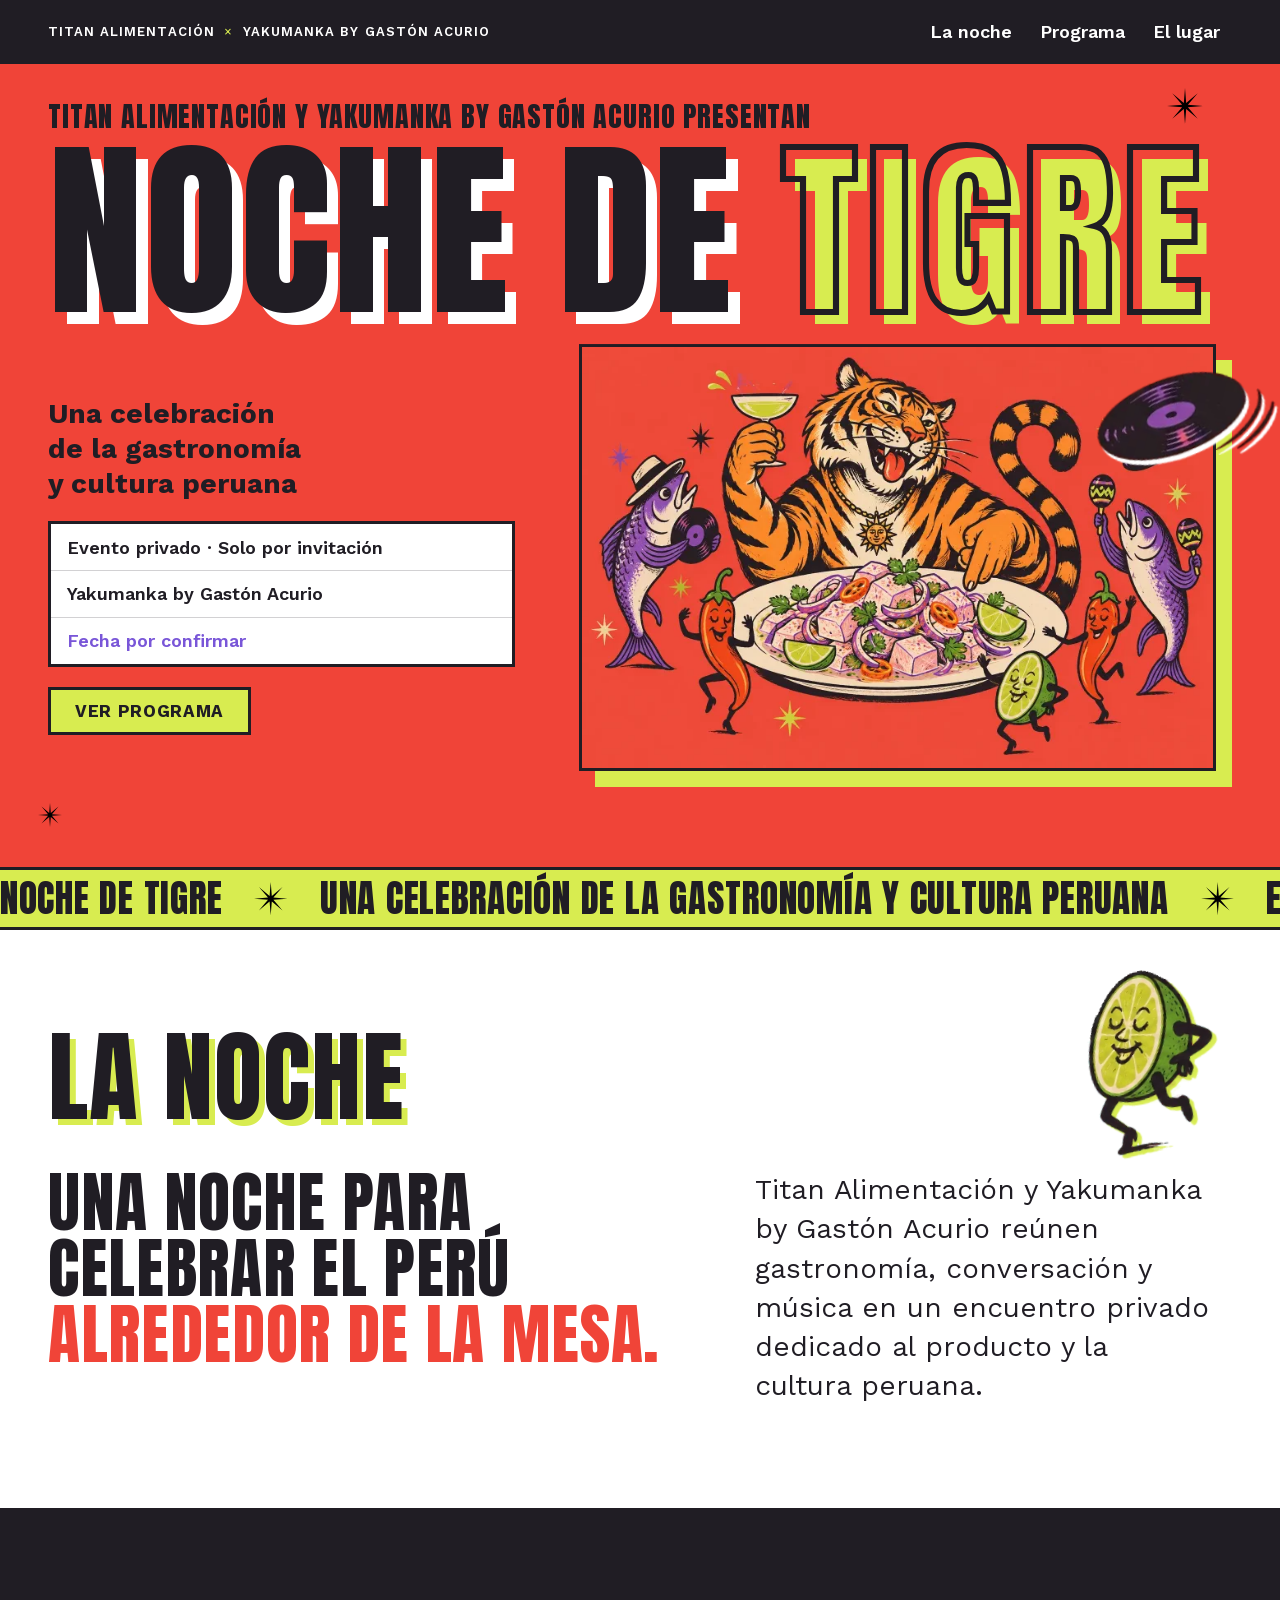
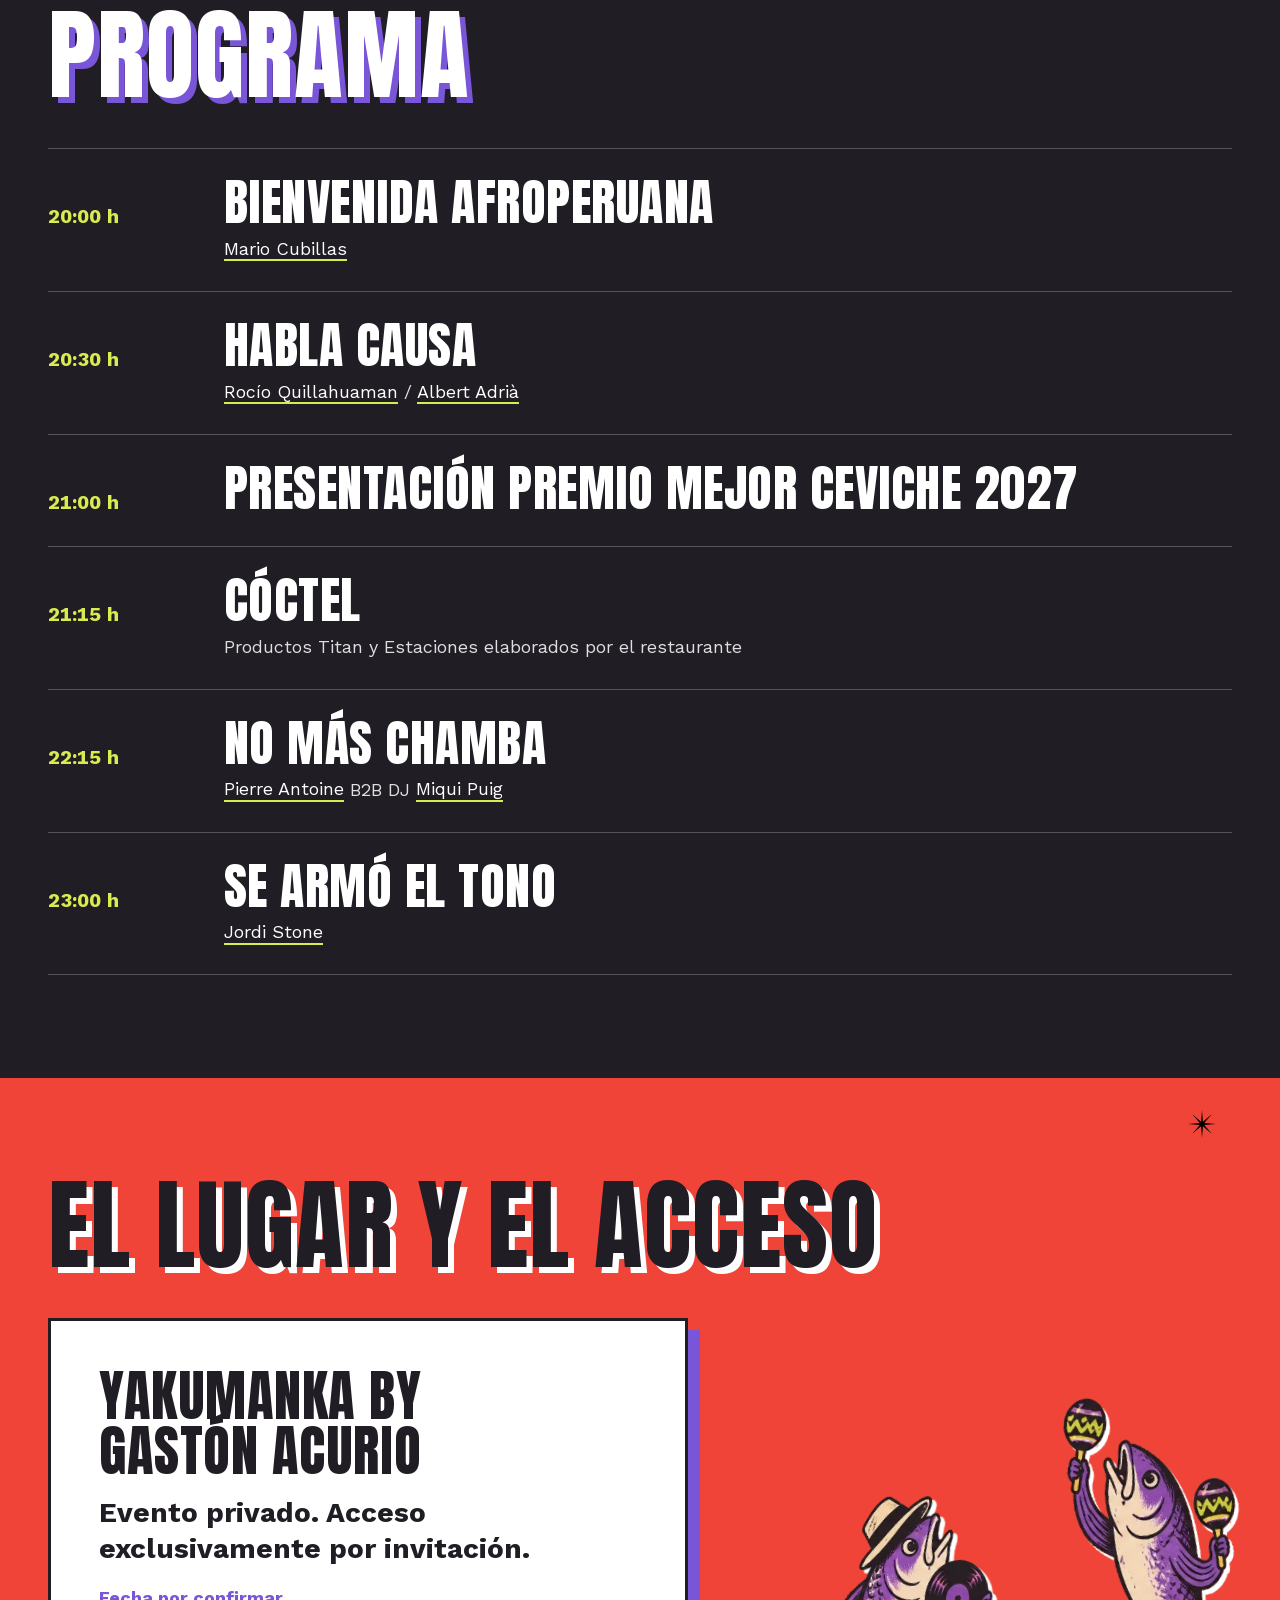
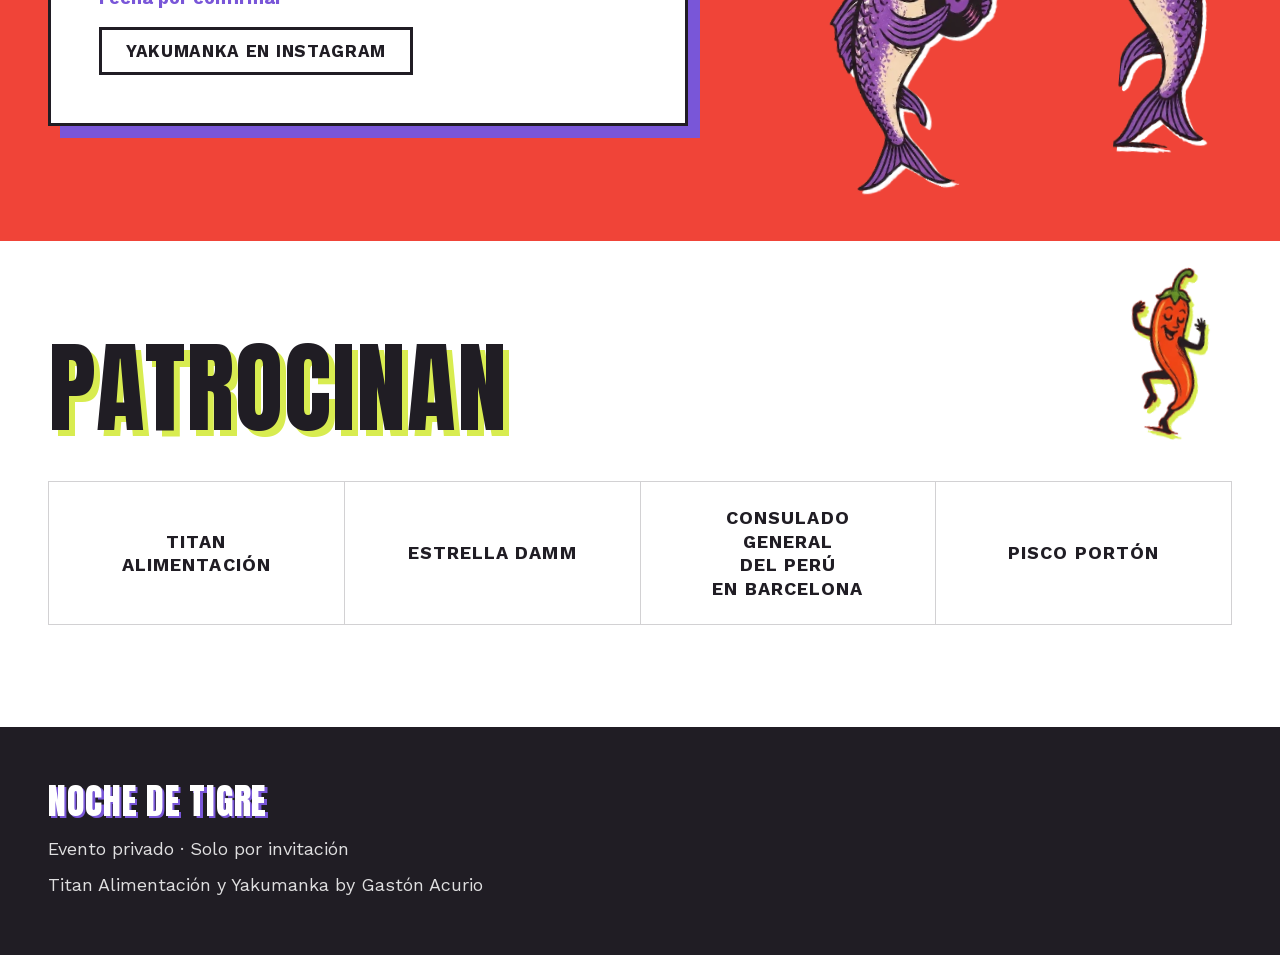
==== commit 39f22e8e: "Cliente: Titan Alimentación en lugar de Acme en las tres versiones Co-Authored-By: Claude Opus 5.5 <" ====
--- a/index.html
+++ b/index.html
@@ -3,7 +3,7 @@
 <head>
   <meta charset="utf-8">
   <meta name="viewport" content="width=device-width, initial-scale=1">
-  <title>Noche de Tigre · Acme Distribuciones y Yakumanka by Gastón Acurio</title>
+  <title>Noche de Tigre · Titan Alimentación y Yakumanka by Gastón Acurio</title>
   <meta name="description" content="Noche de Tigre: una celebración de la gastronomía y cultura peruana. Evento privado, solo por invitación, en Yakumanka by Gastón Acurio.">
   <meta name="theme-color" content="#F04438">
   <!-- Evento privado: la página no se indexa en buscadores. Quita esta línea solo si quieres que aparezca en ellos -->
@@ -68,7 +68,7 @@
   <header class="cabecera">
     <div class="contenedor cabecera__inner">
       <p class="cabecera__org">
-        <span>Acme Distribuciones</span>
+        <span>Titan Alimentación</span>
         <span class="cabecera__x" aria-hidden="true">×</span><span class="visualmente-oculto"> y </span>
         <span>Yakumanka<span class="cabecera__apellido"> by Gastón Acurio</span></span>
       </p>
@@ -92,7 +92,7 @@
       <svg class="destello destello--6" aria-hidden="true" focusable="false"><use href="#destello"/></svg>
 
       <div class="contenedor hero__inner">
-        <p class="hero__presentan">Acme Distribuciones y Yakumanka by Gastón Acurio presentan</p>
+        <p class="hero__presentan">Titan Alimentación y Yakumanka by Gastón Acurio presentan</p>
 
         <h1 id="titulo" class="hero__titulo"><span class="hero__l1" data-text="Noche de">Noche de</span> <span class="hero__l2" data-text="Tigre">Tigre</span></h1>
 
@@ -152,7 +152,7 @@
         <h2 id="t-la-noche" class="seccion__titulo" data-revelar="titulo">La noche</h2>
         <div class="noche">
           <p class="noche__destacado" data-revelar="bloque">Una noche para celebrar el Perú <span class="noche__acento">alrededor de la mesa.</span></p>
-          <p class="noche__texto" data-revelar="bloque">Acme Distribuciones y Yakumanka by Gastón Acurio reúnen gastronomía, conversación y música en un encuentro privado dedicado al producto y la cultura peruana.</p>
+          <p class="noche__texto" data-revelar="bloque">Titan Alimentación y Yakumanka by Gastón Acurio reúnen gastronomía, conversación y música en un encuentro privado dedicado al producto y la cultura peruana.</p>
         </div>
       </div>
     </section>
@@ -186,7 +186,7 @@
             <time class="programa__hora" datetime="21:15">21:15 h</time>
             <div class="programa__cuerpo">
               <h3 class="programa__nombre">Cóctel</h3>
-              <p class="programa__quien">Productos Acme y Estaciones elaborados por el restaurante</p>
+              <p class="programa__quien">Productos Titan y Estaciones elaborados por el restaurante</p>
             </div>
           </li>
           <li class="programa__fila" style="--i:4">
@@ -236,7 +236,7 @@
         <!-- LOGOTIPOS · cuando lleguen los archivos oficiales, sustituye cada <span> por:
              <img src="assets/patrocinadores/nombre.svg" alt="Nombre del patrocinador" width="200" height="60"> -->
         <ul class="patrocinadores" data-revelar="filas">
-          <li class="patrocinador" style="--i:0"><span class="patrocinador__nombre">Acme Distribuciones</span></li>
+          <li class="patrocinador" style="--i:0"><span class="patrocinador__nombre">Titan Alimentación</span></li>
           <li class="patrocinador" style="--i:1"><span class="patrocinador__nombre">Estrella Damm</span></li>
           <li class="patrocinador" style="--i:2"><span class="patrocinador__nombre">Consulado General del Perú en Barcelona</span></li>
           <li class="patrocinador" style="--i:3"><span class="patrocinador__nombre">Pisco Portón</span></li>
@@ -250,7 +250,7 @@
     <div class="contenedor pie__inner">
       <p class="pie__marca">Noche de Tigre</p>
       <p class="pie__texto">Evento privado · Solo por invitación</p>
-      <p class="pie__texto">Acme Distribuciones y Yakumanka by Gastón Acurio</p>
+      <p class="pie__texto">Titan Alimentación y Yakumanka by Gastón Acurio</p>
     </div>
   </footer>
 
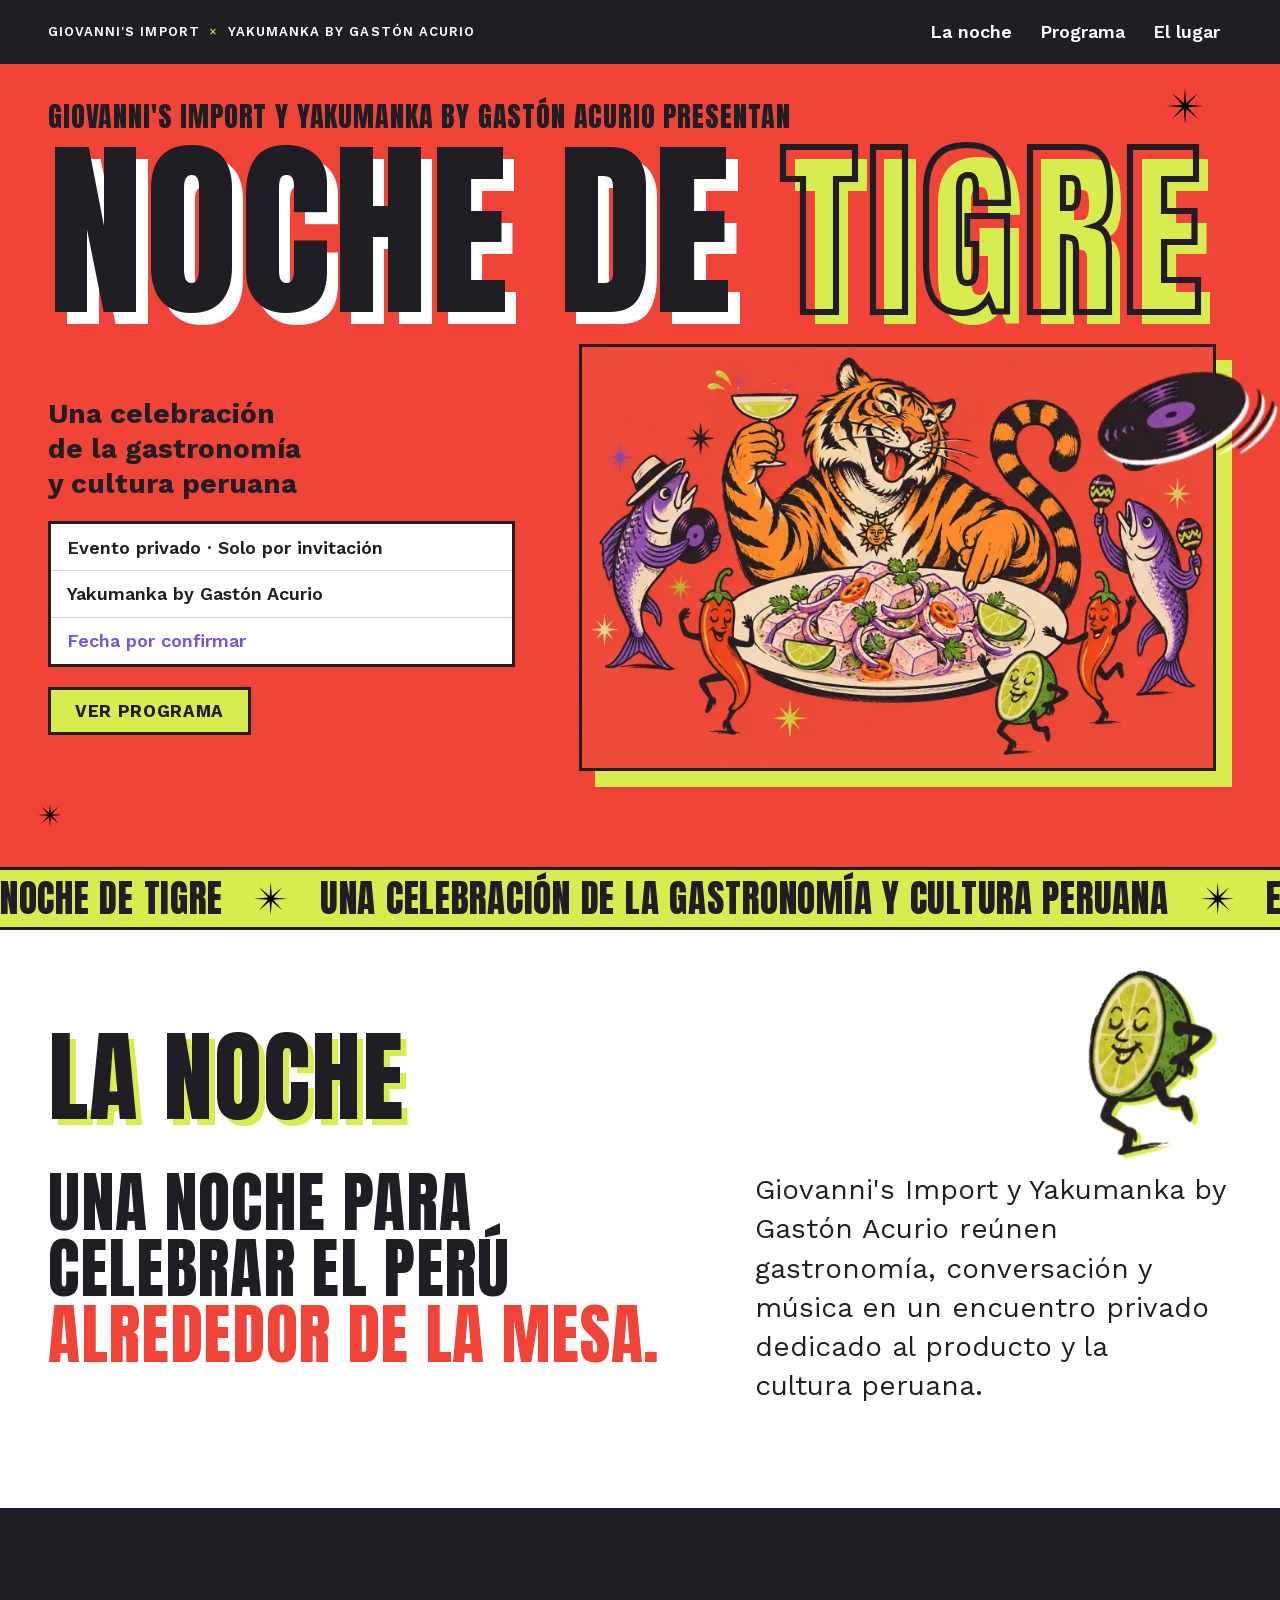
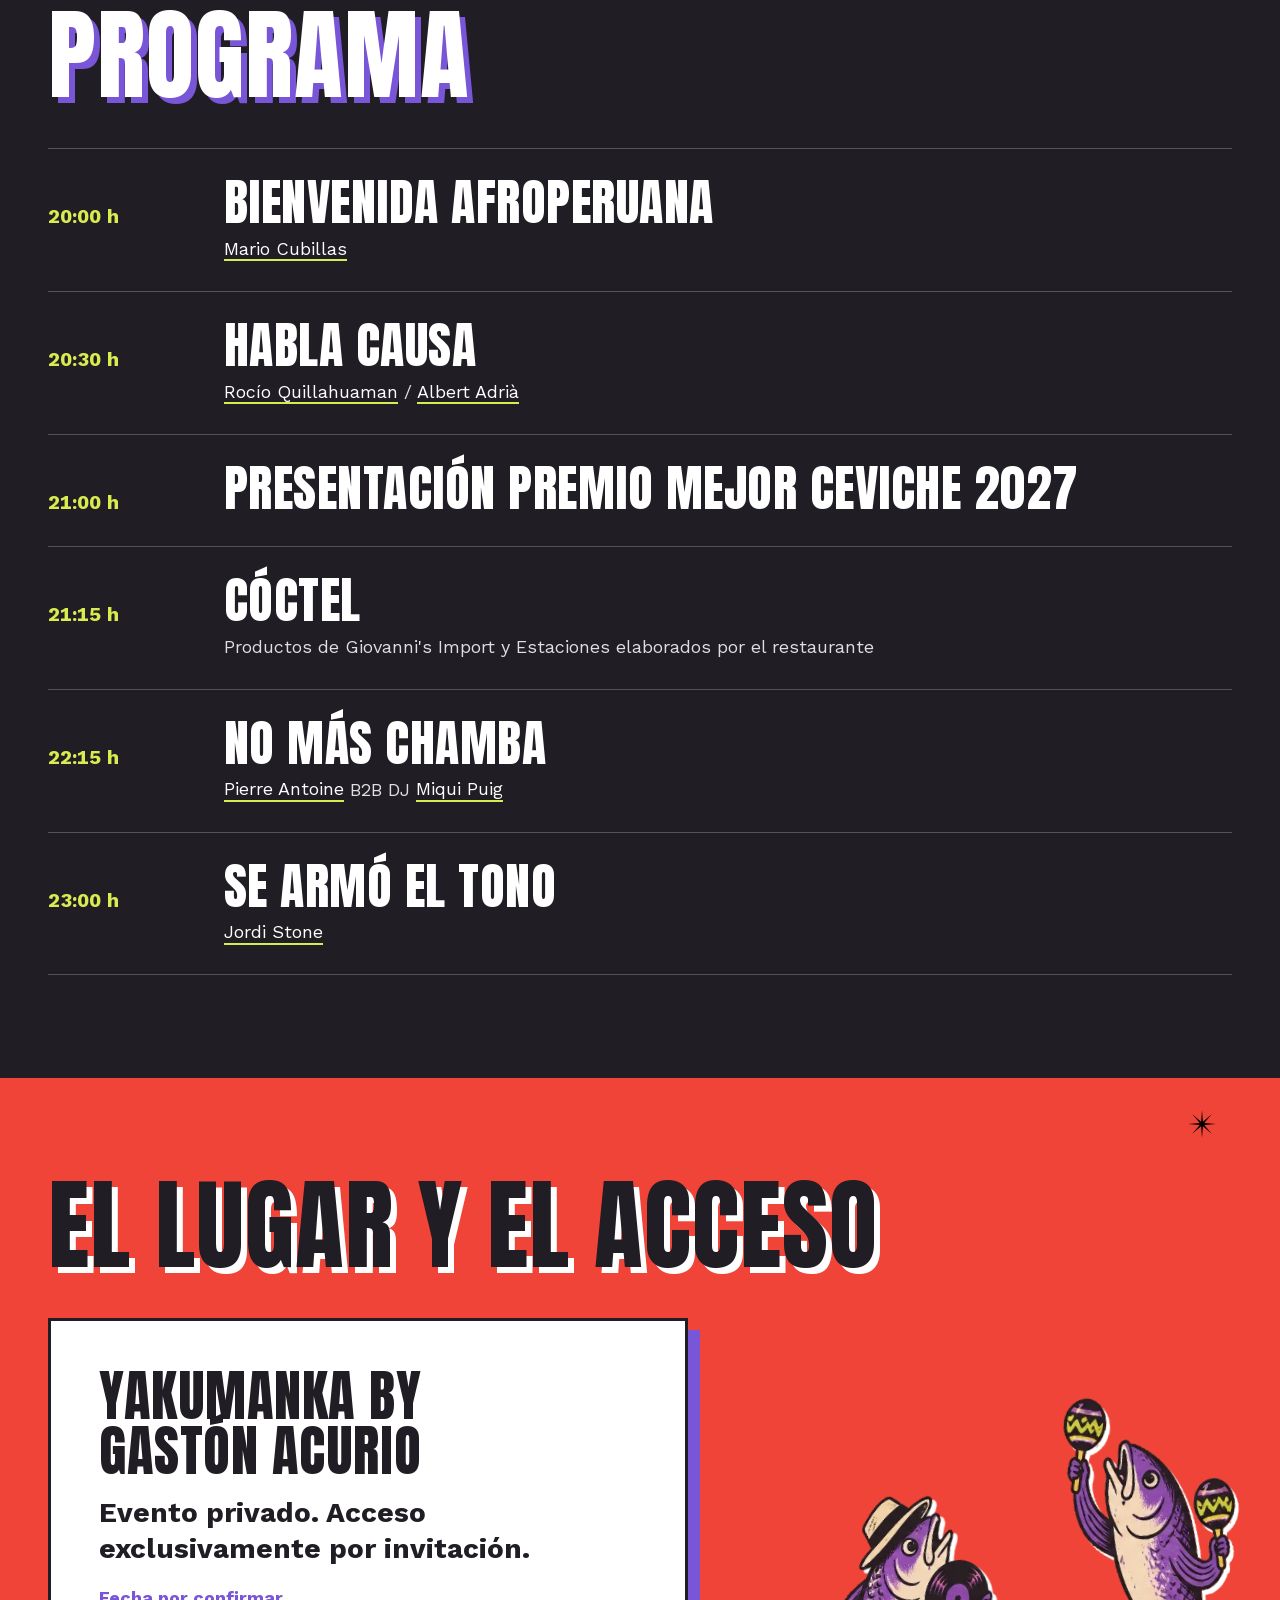
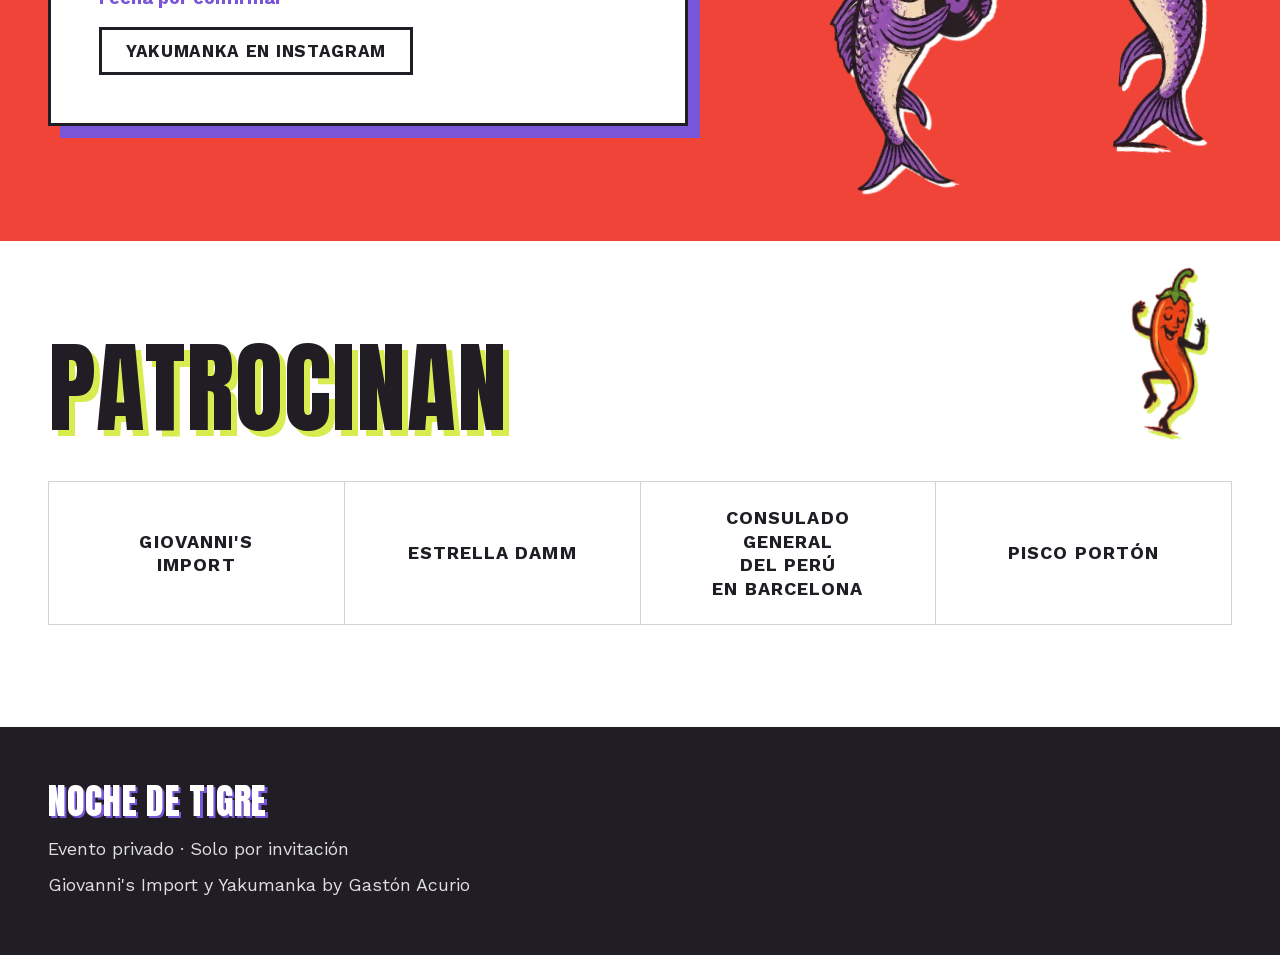
==== commit db21805c: "Cliente: Giovanni's Import en lugar de Titan Alimentación en las tres versiones Co-Authored-By: Clau" ====
--- a/index.html
+++ b/index.html
@@ -3,7 +3,7 @@
 <head>
   <meta charset="utf-8">
   <meta name="viewport" content="width=device-width, initial-scale=1">
-  <title>Noche de Tigre · Titan Alimentación y Yakumanka by Gastón Acurio</title>
+  <title>Noche de Tigre · Giovanni's Import y Yakumanka by Gastón Acurio</title>
   <meta name="description" content="Noche de Tigre: una celebración de la gastronomía y cultura peruana. Evento privado, solo por invitación, en Yakumanka by Gastón Acurio.">
   <meta name="theme-color" content="#F04438">
   <!-- Evento privado: la página no se indexa en buscadores. Quita esta línea solo si quieres que aparezca en ellos -->
@@ -68,7 +68,7 @@
   <header class="cabecera">
     <div class="contenedor cabecera__inner">
       <p class="cabecera__org">
-        <span>Titan Alimentación</span>
+        <span>Giovanni's Import</span>
         <span class="cabecera__x" aria-hidden="true">×</span><span class="visualmente-oculto"> y </span>
         <span>Yakumanka<span class="cabecera__apellido"> by Gastón Acurio</span></span>
       </p>
@@ -92,7 +92,7 @@
       <svg class="destello destello--6" aria-hidden="true" focusable="false"><use href="#destello"/></svg>
 
       <div class="contenedor hero__inner">
-        <p class="hero__presentan">Titan Alimentación y Yakumanka by Gastón Acurio presentan</p>
+        <p class="hero__presentan">Giovanni's Import y Yakumanka by Gastón Acurio presentan</p>
 
         <h1 id="titulo" class="hero__titulo"><span class="hero__l1" data-text="Noche de">Noche de</span> <span class="hero__l2" data-text="Tigre">Tigre</span></h1>
 
@@ -152,7 +152,7 @@
         <h2 id="t-la-noche" class="seccion__titulo" data-revelar="titulo">La noche</h2>
         <div class="noche">
           <p class="noche__destacado" data-revelar="bloque">Una noche para celebrar el Perú <span class="noche__acento">alrededor de la mesa.</span></p>
-          <p class="noche__texto" data-revelar="bloque">Titan Alimentación y Yakumanka by Gastón Acurio reúnen gastronomía, conversación y música en un encuentro privado dedicado al producto y la cultura peruana.</p>
+          <p class="noche__texto" data-revelar="bloque">Giovanni's Import y Yakumanka by Gastón Acurio reúnen gastronomía, conversación y música en un encuentro privado dedicado al producto y la cultura peruana.</p>
         </div>
       </div>
     </section>
@@ -186,7 +186,7 @@
             <time class="programa__hora" datetime="21:15">21:15 h</time>
             <div class="programa__cuerpo">
               <h3 class="programa__nombre">Cóctel</h3>
-              <p class="programa__quien">Productos Titan y Estaciones elaborados por el restaurante</p>
+              <p class="programa__quien">Productos de Giovanni's Import y Estaciones elaborados por el restaurante</p>
             </div>
           </li>
           <li class="programa__fila" style="--i:4">
@@ -236,7 +236,7 @@
         <!-- LOGOTIPOS · cuando lleguen los archivos oficiales, sustituye cada <span> por:
              <img src="assets/patrocinadores/nombre.svg" alt="Nombre del patrocinador" width="200" height="60"> -->
         <ul class="patrocinadores" data-revelar="filas">
-          <li class="patrocinador" style="--i:0"><span class="patrocinador__nombre">Titan Alimentación</span></li>
+          <li class="patrocinador" style="--i:0"><span class="patrocinador__nombre">Giovanni's Import</span></li>
           <li class="patrocinador" style="--i:1"><span class="patrocinador__nombre">Estrella Damm</span></li>
           <li class="patrocinador" style="--i:2"><span class="patrocinador__nombre">Consulado General del Perú en Barcelona</span></li>
           <li class="patrocinador" style="--i:3"><span class="patrocinador__nombre">Pisco Portón</span></li>
@@ -250,7 +250,7 @@
     <div class="contenedor pie__inner">
       <p class="pie__marca">Noche de Tigre</p>
       <p class="pie__texto">Evento privado · Solo por invitación</p>
-      <p class="pie__texto">Titan Alimentación y Yakumanka by Gastón Acurio</p>
+      <p class="pie__texto">Giovanni's Import y Yakumanka by Gastón Acurio</p>
     </div>
   </footer>
 
